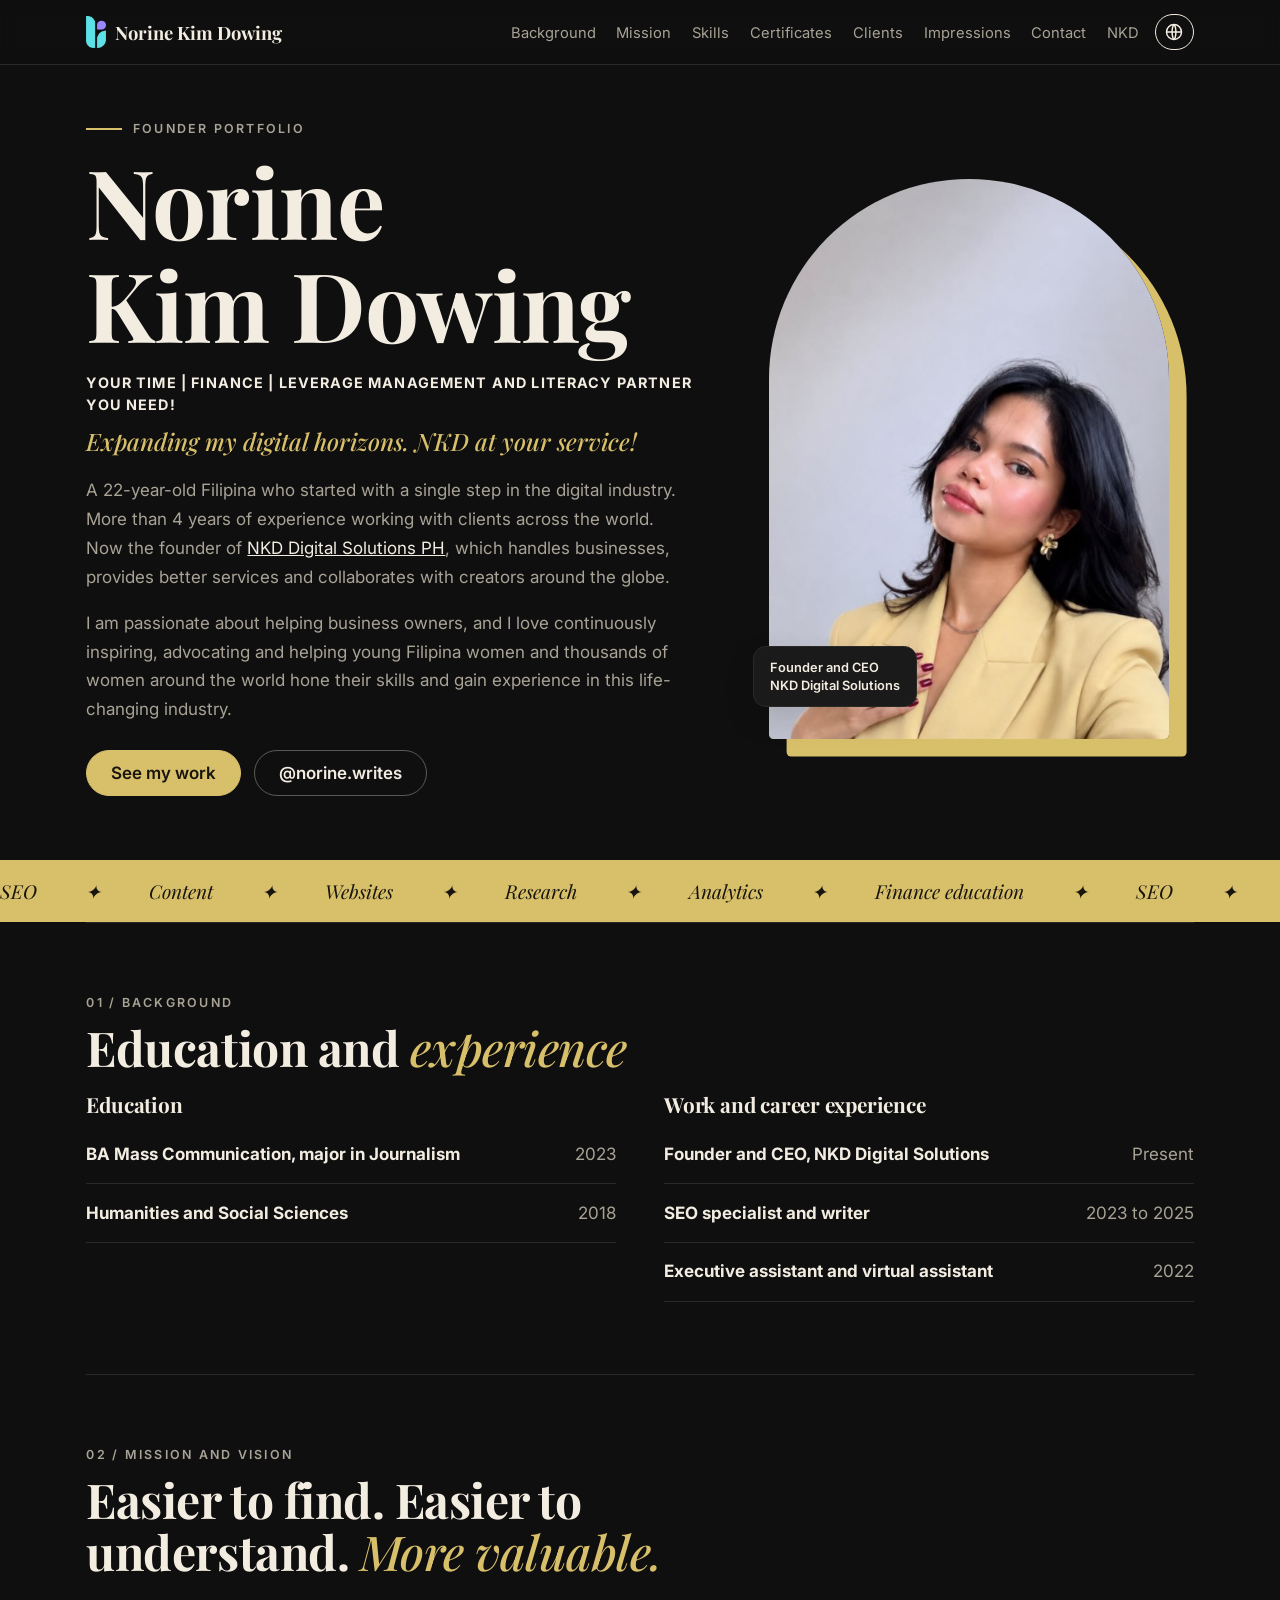
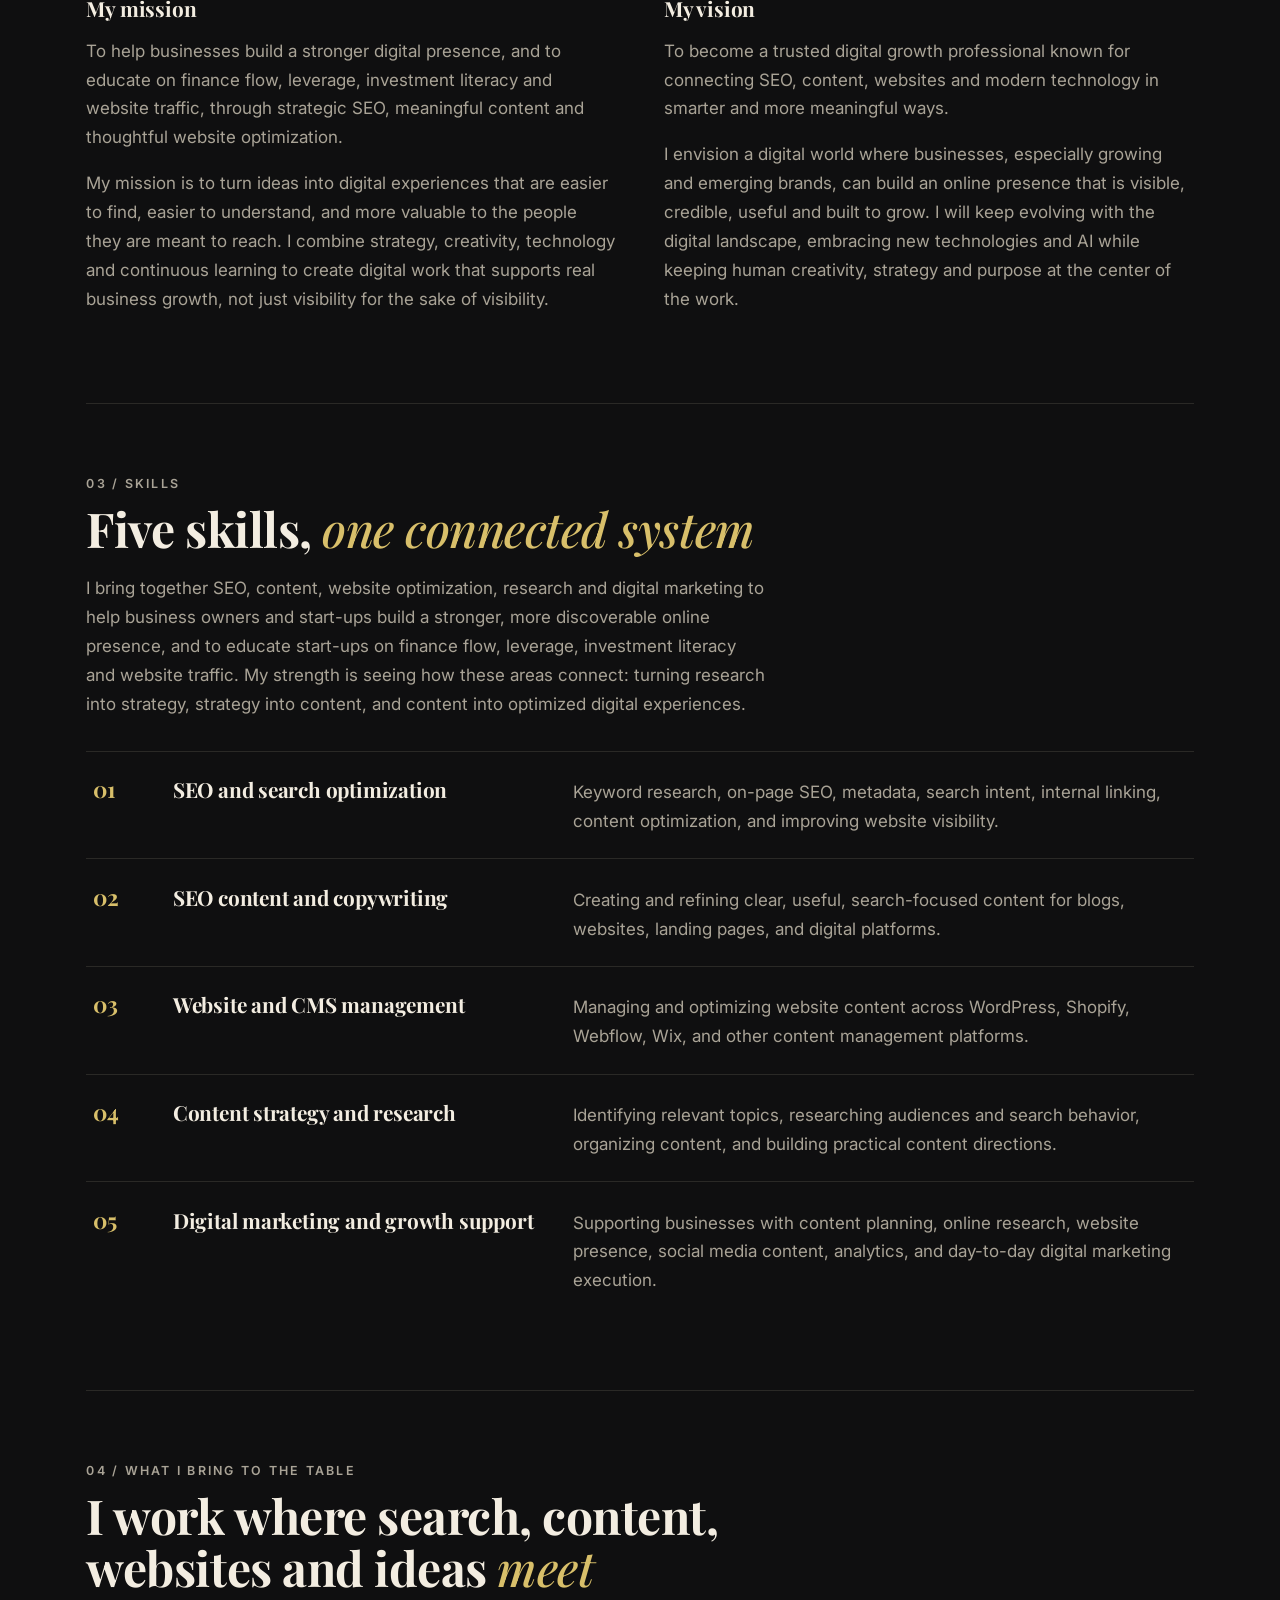
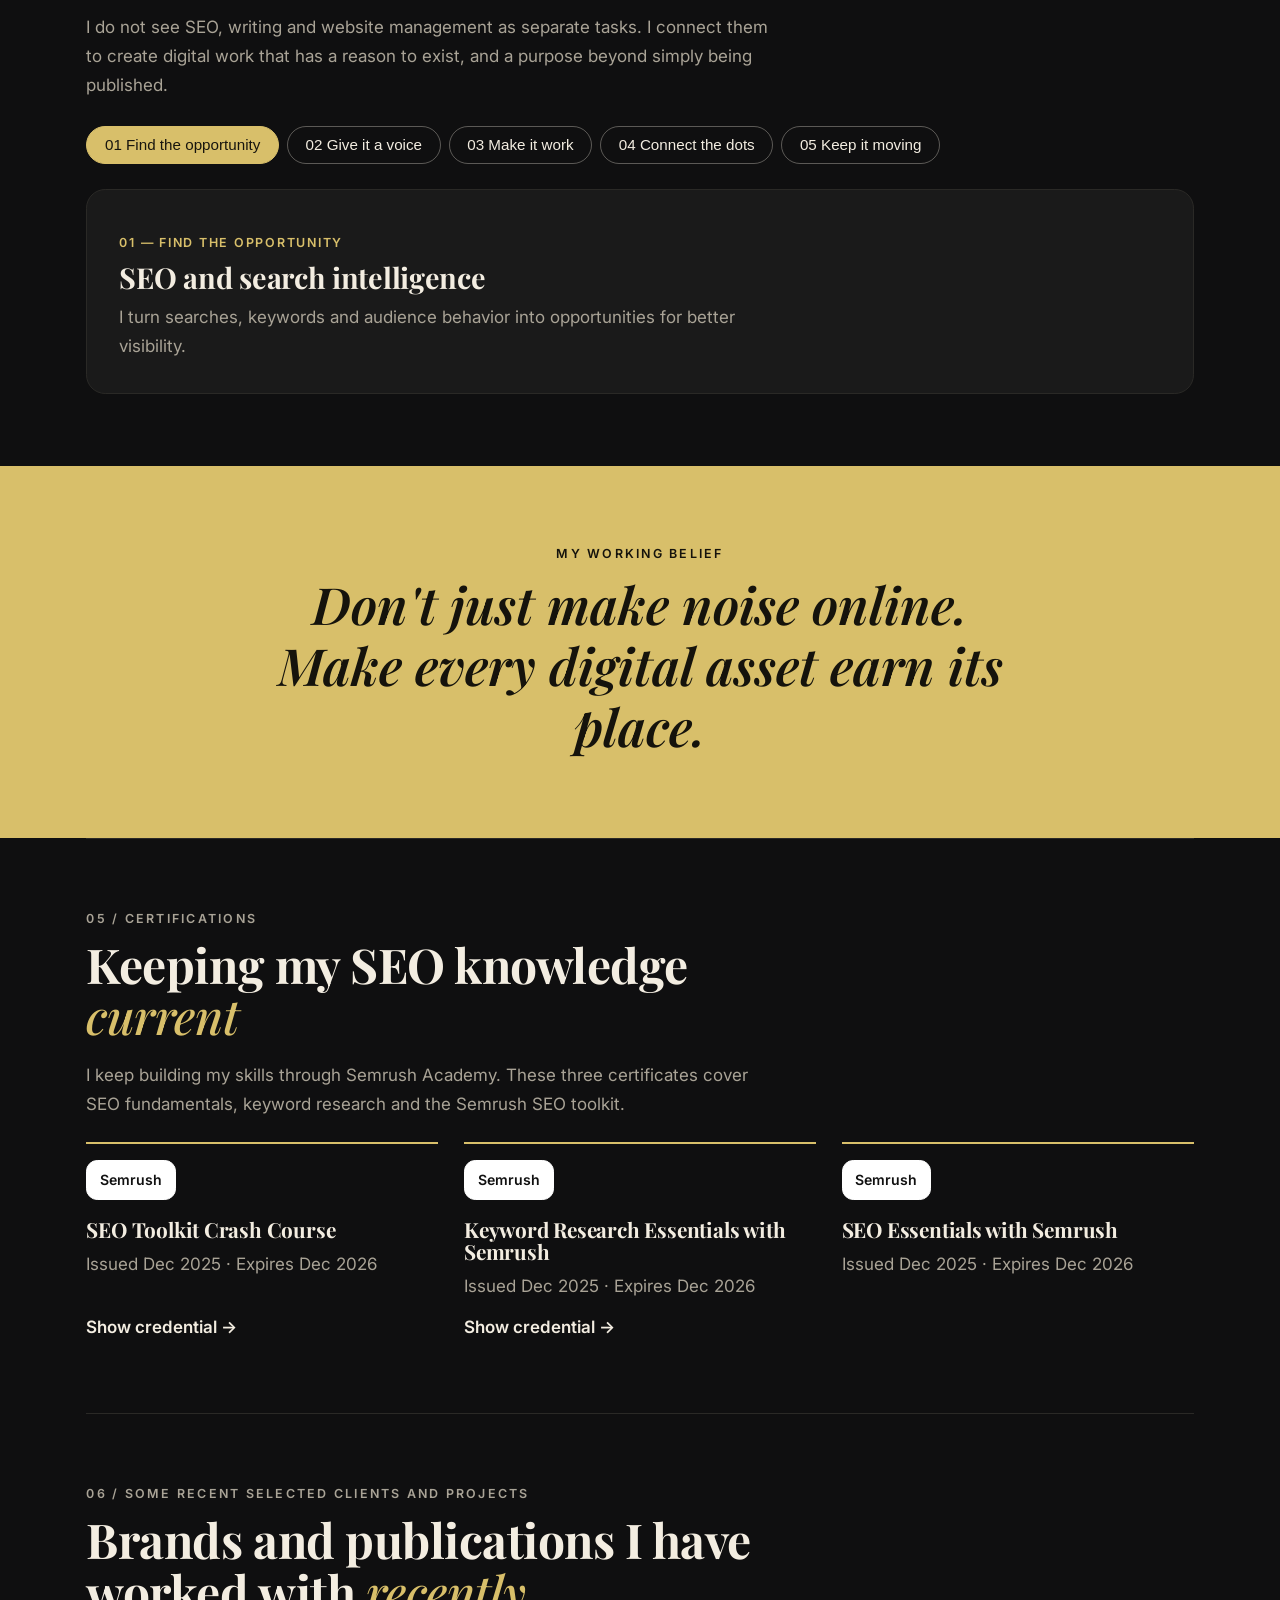
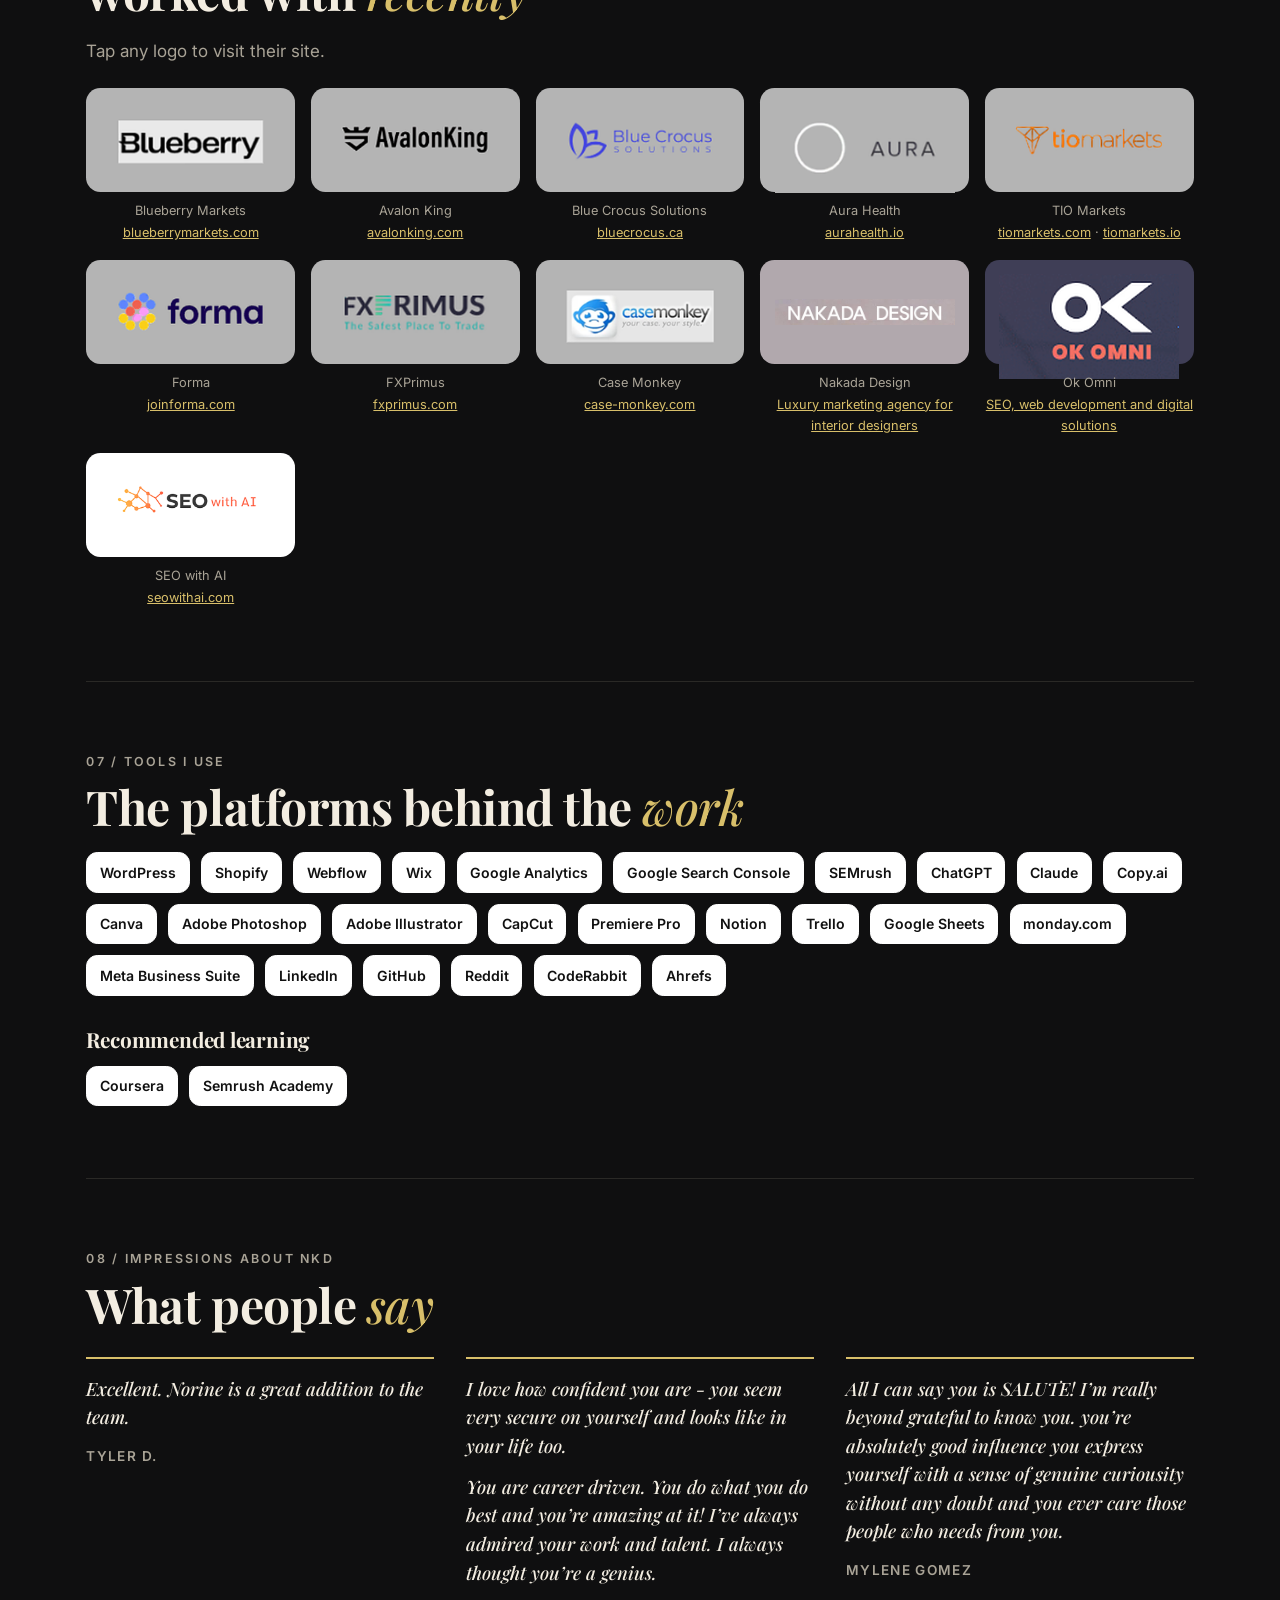
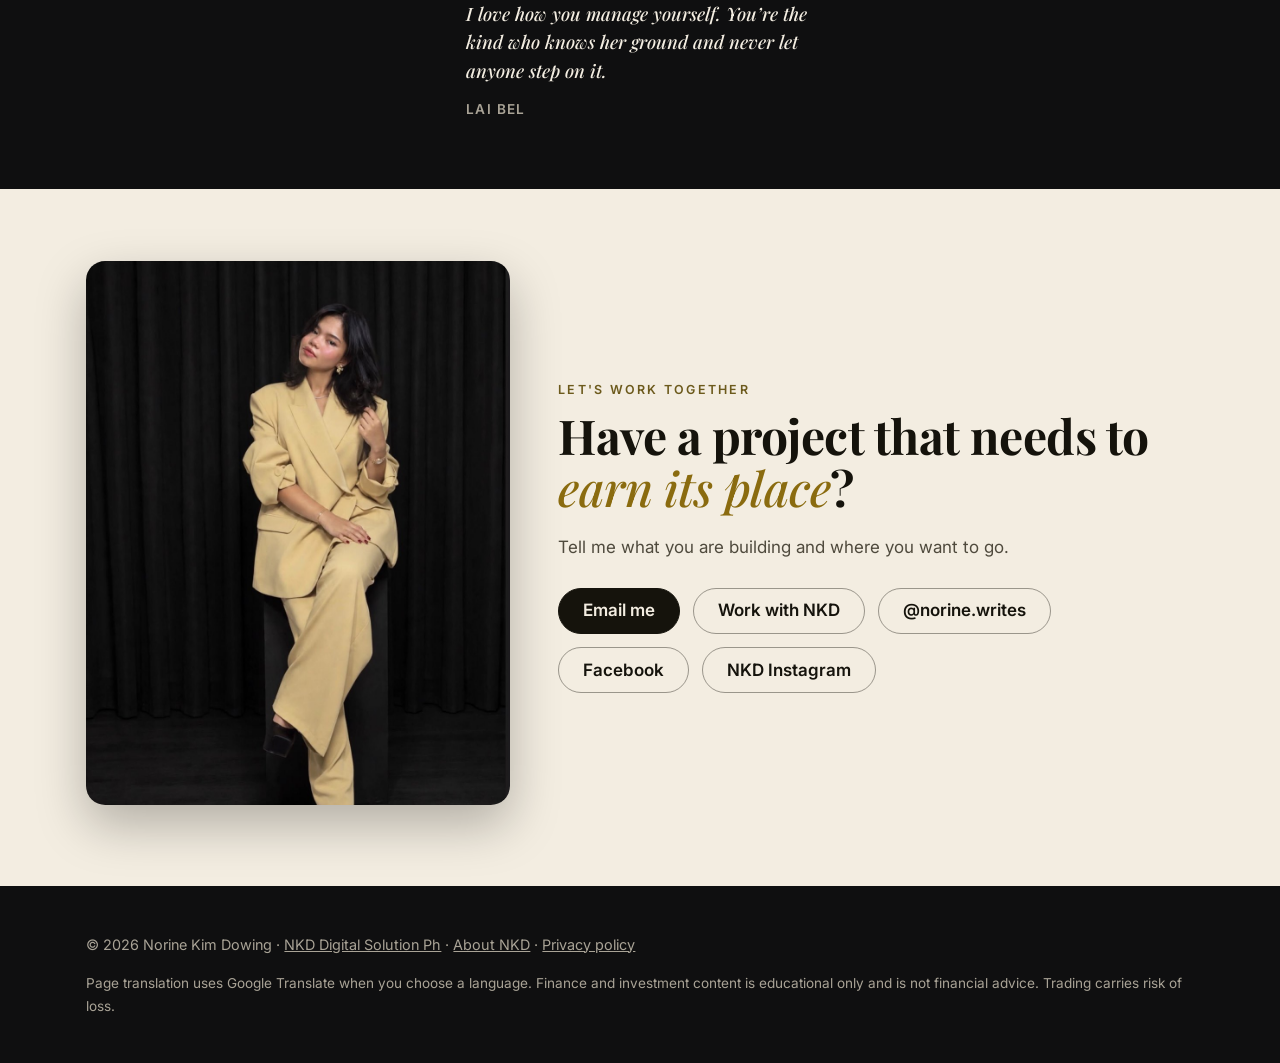
==== index.html @ 44079078 "Add files via upload" ====
<!doctype html><html lang="en"><head><meta charset="utf-8"><meta name="viewport" content="width=device-width,initial-scale=1"><meta name="theme-color" content="#0f0f10"><title>Norine Kim Dowing | SEO, Content and Digital Growth Portfolio</title><meta name="description" content="Portfolio of Norine Kim Dowing, founder of NKD Digital Solution Ph: SEO, SEO content and copywriting, website and CMS management, content strategy and digital growth support."><link rel="canonical" href="https://founder.nkddigitalsolutions.com/"><link rel="icon" href="favicon.png" type="image/png"><meta property="og:url" content="https://founder.nkddigitalsolutions.com/"><meta property="og:title" content="Norine Kim Dowing | SEO, Content and Digital Growth"><meta property="og:image" content="https://nkddigitalsolutions.com/logo.png"><link rel="stylesheet" href="portfolio.css">
<script type="application/ld+json">{"@context":"https://schema.org","@type":"Person","name":"Norine Kim Dowing","jobTitle":"Founder, SEO and content specialist","worksFor":{"@type":"Organization","name":"NKD Digital Solution Ph","url":"https://nkddigitalsolutions.com"},"url":"https://founder.nkddigitalsolutions.com/","sameAs":["https://instagram.com/norine.writes","https://www.facebook.com/profile.php?id=61594310072320","https://instagram.com/nkdds.media"]}</script></head><body><div id="pg"></div><div id="gte" style="position:absolute;left:-9999px"></div>
<header><div class="w nav"><a class="brand" href="#top"><img src="logo-mark.png" alt="NKD mark" width="26" height="34"><span>Norine Kim Dowing</span></a><button id="mb" aria-expanded="false" type="button">Menu</button><nav id="nv"><a href="#background">Background</a><a href="#mission">Mission</a><a href="#skills">Skills</a><a href="#certs">Certificates</a><a href="#clients">Clients</a><a href="#impressions">Impressions</a><a href="#contact">Contact</a><a href="https://nkddigitalsolutions.com/about/">NKD</a></nav><span class="lw"><button id="lg" type="button" aria-label="Change language" aria-expanded="false"><svg width="20" height="20" viewBox="0 0 24 24" fill="none" stroke="currentColor" stroke-width="1.8"><circle cx="12" cy="12" r="9"/><path d="M3 12h18M12 3c3 3.2 3 14.8 0 18M12 3c-3 3.2-3 14.8 0 18"/></svg></button><ul id="lm" hidden></ul></span></div></header>
<main id="top"><div class="w"><section class="hero"><div class="ht"><p class="eyebrow">Founder portfolio</p><h1>Norine<br>Kim Dowing</h1><p class="kicker">Your time | finance | leverage management and literacy partner you need!</p><p class="sub"><em>Expanding my digital horizons. NKD at your service!</em></p><p class="lead">A 22-year-old Filipina who started with a single step in the digital industry. More than 4 years of experience working with clients across the world. Now the founder of <a href="https://nkddigitalsolutions.com">NKD Digital Solutions PH</a>, which handles businesses, provides better services and collaborates with creators around the globe.</p><p class="lead">I am passionate about helping business owners, and I love continuously inspiring, advocating and helping young Filipina women and thousands of women around the world hone their skills and gain experience in this life-changing industry.</p><div class="acts"><a class="btn" href="#clients">See my work</a><a class="btn o" href="https://instagram.com/norine.writes" target="_blank" rel="noopener">@norine.writes</a></div></div><div class="hp"><div class="arch"><img src="founder.jpg" alt="Portrait of Norine Kim Dowing, founder of NKD Digital Solution Ph" width="487" height="854"></div><span class="tag">Founder and CEO<br>NKD Digital Solutions</span></div></section></div>
<div class="tick" aria-hidden="true"><div><span>SEO</span><span>Content</span><span>Websites</span><span>Research</span><span>Analytics</span><span>Finance education</span><span>SEO</span><span>Content</span><span>Websites</span><span>Research</span><span>Analytics</span><span>Finance education</span></div></div>
<div class="w"><section id="background"><p class="num">01 / Background</p><h2>Education and <em>experience</em></h2><div class="two"><div><h3>Education</h3><ul class="tl2"><li><b>BA Mass Communication, major in Journalism</b><span>2023</span></li><li><b>Humanities and Social Sciences</b><span>2018</span></li></ul></div><div><h3>Work and career experience</h3><ul class="tl2"><li><b>Founder and CEO, NKD Digital Solutions</b><span>Present</span></li><li><b>SEO specialist and writer</b><span>2023 to 2025</span></li><li><b>Executive assistant and virtual assistant</b><span>2022</span></li></ul></div></div></section>
<section id="mission"><p class="num">02 / Mission and vision</p><h2>Easier to find. Easier to understand. <em>More valuable.</em></h2><div class="two"><div><h3>My mission</h3><p>To help businesses build a stronger digital presence, and to educate on finance flow, leverage, investment literacy and website traffic, through strategic SEO, meaningful content and thoughtful website optimization.</p><p>My mission is to turn ideas into digital experiences that are easier to find, easier to understand, and more valuable to the people they are meant to reach. I combine strategy, creativity, technology and continuous learning to create digital work that supports real business growth, not just visibility for the sake of visibility.</p></div><div><h3>My vision</h3><p>To become a trusted digital growth professional known for connecting SEO, content, websites and modern technology in smarter and more meaningful ways.</p><p>I envision a digital world where businesses, especially growing and emerging brands, can build an online presence that is visible, credible, useful and built to grow. I will keep evolving with the digital landscape, embracing new technologies and AI while keeping human creativity, strategy and purpose at the center of the work.</p></div></div></section>
<section id="skills"><p class="num">03 / Skills</p><h2>Five skills, <em>one connected system</em></h2><p class="lead">I bring together SEO, content, website optimization, research and digital marketing to help business owners and start-ups build a stronger, more discoverable online presence, and to educate start-ups on finance flow, leverage, investment literacy and website traffic. My strength is seeing how these areas connect: turning research into strategy, strategy into content, and content into optimized digital experiences.</p><ol class="rows"><li><span class="n">01</span><h3>SEO and search optimization</h3><p>Keyword research, on-page SEO, metadata, search intent, internal linking, content optimization, and improving website visibility.</p></li><li><span class="n">02</span><h3>SEO content and copywriting</h3><p>Creating and refining clear, useful, search-focused content for blogs, websites, landing pages, and digital platforms.</p></li><li><span class="n">03</span><h3>Website and CMS management</h3><p>Managing and optimizing website content across WordPress, Shopify, Webflow, Wix, and other content management platforms.</p></li><li><span class="n">04</span><h3>Content strategy and research</h3><p>Identifying relevant topics, researching audiences and search behavior, organizing content, and building practical content directions.</p></li><li><span class="n">05</span><h3>Digital marketing and growth support</h3><p>Supporting businesses with content planning, online research, website presence, social media content, analytics, and day-to-day digital marketing execution.</p></li></ol></section>
<section id="approach"><p class="num">04 / What I bring to the table</p><h2>I work where search, content, websites and ideas <em>meet</em></h2><p class="lead">I do not see SEO, writing and website management as separate tasks. I connect them to create digital work that has a reason to exist, and a purpose beyond simply being published.</p><div class="tabs" id="bt"></div><div class="panel" id="bp"></div></section></div>
<section class="belief"><div class="w"><p class="num">My working belief</p><p class="bq">Don't just make noise online. Make every digital asset earn its place.</p></div></section>
<div class="w"><section id="certs"><p class="num">05 / Certifications</p><h2>Keeping my SEO knowledge <em>current</em></h2><p class="lead">I keep building my skills through Semrush Academy. These three certificates cover SEO fundamentals, keyword research and the Semrush SEO toolkit.</p><div class="grid" id="cc"></div></section>
<section id="clients"><p class="num">06 / Some recent selected clients and projects</p><h2>Brands and publications I have worked with <em>recently</em></h2><p class="lead">Tap any logo to visit their site.</p><div id="cl"></div></section>
<section id="tools"><p class="num">07 / Tools I use</p><h2>The platforms behind the <em>work</em></h2><div class="pl" id="tl"></div><h3 class="mt">Recommended learning</h3><div class="pl" id="rl"></div></section>
<section id="impressions"><p class="num">08 / Impressions about NKD</p><h2>What people <em>say</em></h2><div class="imps"><figure class="imp"><blockquote>Excellent. Norine is a great addition to the team.</blockquote><figcaption>Tyler D.</figcaption></figure><figure class="imp"><blockquote><p>I love how confident you are - you seem very secure on yourself and looks like in your life too.</p><p>You are career driven. You do what you do best and you&rsquo;re amazing at it! I&rsquo;ve always admired your work and talent. I always thought you&rsquo;re a genius.</p><p>I love how you manage yourself. You&rsquo;re the kind who knows her ground and never let anyone step on it.</p></blockquote><figcaption>Lai Bel</figcaption></figure><figure class="imp"><blockquote>All I can say you is SALUTE! I&rsquo;m really beyond grateful to know you. you&rsquo;re absolutely good influence you express yourself with a sense of genuine curiousity without any doubt and you ever care those people who needs from you.</blockquote><figcaption>Mylene Gomez</figcaption></figure></div></section></div>
<section id="contact" class="dark"><div class="w cwrap"><div class="cph"><img src="founder-2.jpg" alt="Norine Kim Dowing in a yellow suit, seated against a black curtain" width="1000" height="1429" loading="lazy"></div><div><p class="num">Let's work together</p><h2>Have a project that needs to <em>earn its place</em>?</h2><p class="lead">Tell me what you are building and where you want to go.</p><div class="acts"><a class="btn y" id="em" href="#">Email me</a><a class="btn o2" href="https://nkddigitalsolutions.com/contact/">Work with NKD</a><a class="btn o2" id="ig2" href="https://instagram.com/norine.writes" target="_blank" rel="noopener">@norine.writes</a><a class="btn o2" id="fb" href="#" target="_blank" rel="noopener">Facebook</a><a class="btn o2" id="ig" href="#" target="_blank" rel="noopener">NKD Instagram</a></div></div></div></section></main>
<footer><div class="w"><p>&copy; 2026 Norine Kim Dowing &middot; <a href="https://nkddigitalsolutions.com">NKD Digital Solution Ph</a> &middot; <a href="https://nkddigitalsolutions.com/about/">About NKD</a> &middot; <a href="https://nkddigitalsolutions.com/privacy/">Privacy policy</a></p><p class="note">Page translation uses Google Translate when you choose a language. Finance and investment content is educational only and is not financial advice. Trading carries risk of loss.</p></div></footer><script src="portfolio.js"></script></body></html>
---- portfolio.css ----
@import url("https://fonts.googleapis.com/css2?family=Inter:wght@400;600&family=Playfair+Display:ital,wght@0,500;0,700;1,500&display=swap");
:root{--bg:#f4efe6;--ink:#1a1916;--m:#5f5b50;--ln:#d9d0bd;--y:#c9a53b;--y2:#e6cf86;--w:#fff}
*{box-sizing:border-box}html{scroll-behavior:smooth;font-size:clamp(16px,.62vw + 8px,26px)}body{margin:0;background:var(--bg);color:var(--ink);font:1.0625rem/1.7 Inter,system-ui,sans-serif;overflow-x:hidden}
a{color:var(--ink)}img{max-width:100%;height:auto}.w{max-width:72rem;margin:auto;padding:0 1.4rem}
#pg{position:fixed;top:0;left:0;height:3px;width:0;background:var(--y);z-index:30}
header{position:sticky;top:0;z-index:20;background:#f4efe6ee;backdrop-filter:blur(8px);border-bottom:1px solid var(--ln)}.nav{display:flex;align-items:center;gap:1rem;height:4rem}
.brand{display:flex;align-items:center;gap:.6rem;text-decoration:none;font:700 1.15rem "Playfair Display",serif}.brand img{height:2rem;width:auto}
nav{margin-left:auto}nav a{text-decoration:none;margin-left:1.3rem;font-size:.92rem;color:var(--m)}nav a:hover{color:var(--ink)}
#mb{display:none;margin-left:auto;background:none;border:1px solid var(--ink);color:var(--ink);border-radius:999px;padding:.4rem 1rem;font-size:.95rem}
@media(max-width:900px){#mb{display:block}nav{display:none;position:absolute;left:0;right:0;top:4rem;background:var(--bg);padding:.4rem 1.4rem 1rem;border-bottom:1px solid var(--ln);margin:0}nav.o{display:block}nav a{display:block;margin:0;padding:.8rem 0;border-bottom:1px solid var(--ln)}}
.lw{position:relative}#lg{width:2.4rem;height:2.2rem;border-radius:999px;border:1px solid var(--ink);background:none;color:var(--ink);cursor:pointer;display:grid;place-items:center}#lg:hover{background:var(--y)}
#lm{position:absolute;right:0;top:2.8rem;background:var(--w);border:1px solid var(--ln);border-radius:12px;padding:6px;list-style:none;margin:0;max-height:300px;overflow:auto;z-index:40;min-width:11rem;box-shadow:0 14px 40px #0002}#lm button{display:block;width:100%;text-align:left;background:none;border:0;color:var(--ink);padding:.5rem .7rem;border-radius:8px;cursor:pointer;font-size:.95rem}#lm button:hover,#lm button.on{background:var(--y2)}
h1,h2,h3{font-family:"Playfair Display",Georgia,serif;font-weight:700;letter-spacing:-.01em;line-height:1.08}em{font-style:italic;color:#8a6b0f;font-weight:500}
.eyebrow,.num{font:600 .78rem Inter;letter-spacing:.18em;text-transform:uppercase;color:var(--m);margin:0 0 .8rem;display:flex;align-items:center;gap:.7rem}.eyebrow:before{content:"";width:2.2rem;height:2px;background:var(--y)}
section{padding:4.5rem 0;border-top:1px solid var(--ln)}.hero{border:0;display:grid;grid-template-columns:1.15fr .85fr;gap:3rem;align-items:center;padding:3.5rem 0 4rem}@media(max-width:860px){.hero{grid-template-columns:1fr;gap:2rem}.hp{order:-1}}
h1{font-size:clamp(3rem,8vw,6rem);margin:0 0 1rem}h2{font-size:clamp(1.8rem,4.4vw,3rem);margin:0 0 1.2rem;max-width:22ch}h3{font-size:1.3rem;margin:0 0 .6rem}.mt{margin-top:2rem}
.kicker{font:700 .9rem/1.5 Inter;letter-spacing:.08em;text-transform:uppercase;margin:0 0 .6rem}.sub{font:1.5rem "Playfair Display",serif;margin:0 0 1.2rem}.lead{color:var(--m);max-width:62ch}
.acts{display:flex;flex-wrap:wrap;gap:.8rem;margin-top:1.6rem}.btn{display:inline-flex;align-items:center;justify-content:center;min-height:2.9rem;padding:0 1.5rem;border-radius:999px;background:var(--ink);color:var(--bg);border:1px solid var(--ink);text-decoration:none;font-weight:600;transition:transform .2s,background .2s}.btn:hover{transform:translateY(-2px);background:#37342b}.btn.o{background:none;color:var(--ink)}.btn.o:hover{background:var(--y2)}
.hp{position:relative;justify-self:center;width:min(100%,25rem)}.arch{border-radius:999px 999px 1.4rem 1.4rem;overflow:hidden;background:var(--y2);aspect-ratio:3/4.2;box-shadow:1.1rem 1.1rem 0 var(--y)}.arch img{width:100%;height:100%;object-fit:cover;object-position:top}.tag{position:absolute;left:-1rem;bottom:2rem;background:var(--w);padding:.7rem 1rem;border-radius:.8rem;font-size:.8rem;line-height:1.4;box-shadow:0 12px 30px #0002;font-weight:600}
.tick{overflow:hidden;background:var(--ink);color:var(--bg)}.tick div{display:flex;gap:3rem;width:max-content;padding:.9rem 0;animation:tk 34s linear infinite;font-family:"Playfair Display",serif;font-style:italic;font-size:1.2rem}.tick span:after{content:"\2726";margin-left:3rem;color:var(--y)}@keyframes tk{to{transform:translateX(-50%)}}
.two{display:grid;grid-template-columns:1fr 1fr;gap:3rem}@media(max-width:760px){.two{grid-template-columns:1fr;gap:1.5rem}}.two p{color:var(--m)}
.tl2{list-style:none;padding:0;margin:0}.tl2 li{display:flex;justify-content:space-between;gap:1rem;padding:.9rem 0;border-bottom:1px solid var(--ln)}.tl2 span{color:var(--m);white-space:nowrap}
.rows{list-style:none;padding:0;margin:2rem 0 0;counter-reset:r}.rows li{display:grid;grid-template-columns:4rem 1fr 1.6fr;gap:1rem;padding:1.4rem .4rem;border-top:1px solid var(--ln);align-items:baseline;transition:background .25s,padding .25s}.rows li:hover{background:#fff8;padding-left:1rem}.rows .n{font:700 1.4rem "Playfair Display",serif;color:#8a6b0f}.rows h3{margin:0}.rows p{margin:0;color:var(--m)}@media(max-width:760px){.rows li{grid-template-columns:2.6rem 1fr}.rows p{grid-column:2}}
.tabs{display:flex;flex-wrap:wrap;gap:.5rem;margin:1.6rem 0}.tabs button{padding:.6rem 1.1rem;border-radius:999px;border:1px solid var(--ink);background:none;color:var(--ink);cursor:pointer;font-size:.95rem}.tabs button[aria-pressed=true]{background:var(--ink);color:var(--bg)}
.panel{background:var(--w);border-radius:1.2rem;padding:2rem;border:1px solid var(--ln);min-height:9rem}.panel h3{font-size:1.8rem}.panel .nm{font:600 .78rem Inter;letter-spacing:.14em;text-transform:uppercase;color:#8a6b0f}.panel .lead{margin:0}
.belief{background:var(--y);border:0;padding:5rem 0;text-align:center}.belief .num{justify-content:center;color:var(--ink)}.bq{font:italic 600 clamp(1.7rem,4.6vw,3.2rem)/1.2 "Playfair Display",serif;margin:0 auto;max-width:24ch}
.grid{display:grid;grid-template-columns:repeat(auto-fit,minmax(16rem,1fr));gap:1.6rem;margin-top:1.4rem}.cw{display:flex;flex-direction:column;gap:.7rem;position:relative}.card{border-top:2px solid var(--ink);padding-top:1rem;flex:1}.card h3{margin-top:.5rem}.card p{color:var(--m);margin:0}.go{font-weight:600;text-decoration:none;align-self:flex-start}.go:hover{color:#8a6b0f}.cw .go::after{content:"";position:absolute;inset:0}
a.tl{display:inline-flex;align-items:center;gap:.5rem;padding:.45rem .8rem;border-radius:.7rem;background:var(--w);border:1px solid var(--ln);font-weight:600;font-size:.88rem;text-decoration:none;color:var(--ink);transition:transform .2s,box-shadow .2s}a.tl:hover{transform:translateY(-2px);box-shadow:0 8px 20px #0002}a.tl img{width:1.2rem;height:1.2rem}.pl{display:flex;flex-wrap:wrap;gap:.7rem;margin-top:1rem}
.logos{display:grid;grid-template-columns:repeat(auto-fit,minmax(11rem,1fr));gap:1rem;margin-top:1.4rem}.lgt{margin:0}.lgl{display:grid;place-items:center;height:6.5rem;border-radius:.9rem;background:var(--b,#b4b4b4);padding:.9rem;transition:transform .25s,box-shadow .25s}.lgl:hover{transform:translateY(-4px);box-shadow:0 14px 30px #0003}.lgl img{max-width:100%;max-height:100%;object-fit:contain}.lgt figcaption{font-size:.8rem;text-align:center;margin-top:.5rem;color:var(--m)}.lgt figcaption a{color:#8a6b0f}
.imps{display:grid;grid-template-columns:repeat(auto-fit,minmax(18rem,1fr));gap:2rem;margin-top:1.6rem}.imp{margin:0;padding-top:1rem;border-top:2px solid var(--y)}.imp blockquote{margin:0;font:italic 500 1.15rem/1.55 "Playfair Display",serif}.imp blockquote p{margin:0 0 .8rem}.imp figcaption{margin-top:1rem;font:600 .85rem Inter;letter-spacing:.1em;text-transform:uppercase;color:var(--m)}
.dark{background:var(--ink);color:var(--bg);border:0}.dark .num{color:var(--y2)}.dark h2{color:var(--bg)}.dark em{color:var(--y)}.dark .lead{color:#cfc8b6}.cwrap{display:grid;grid-template-columns:.8fr 1.2fr;gap:3rem;align-items:center}@media(max-width:760px){.cwrap{grid-template-columns:1fr}}.cph img{border-radius:1.2rem;width:100%;max-height:34rem;object-fit:cover}
.btn.y{background:var(--y);border-color:var(--y);color:var(--ink)}.btn.y:hover{background:var(--y2)}.btn.o2{background:none;color:var(--bg);border-color:#fff6}.btn.o2:hover{background:#fff2}
footer{padding:2rem 0;color:var(--m);font-size:.9rem}footer a{color:var(--m)}.note{font-size:.85rem;color:var(--m)}
.rv{opacity:0;transform:translateY(22px);transition:opacity .6s,transform .6s}.rv.in{opacity:1;transform:none}:focus-visible{outline:2px solid var(--y);outline-offset:3px}
@media(prefers-reduced-motion:reduce){*{animation:none!important;transition:none!important}}.skiptranslate iframe{display:none!important}body{top:0!important}

:root{--bg:#0f0f10;--ink:#f3ede1;--m:#a9a396;--ln:#2a2926;--y:#d8bf6a;--y2:#ead9a0;--w:#1a1a1a}
body{background:var(--bg);color:var(--ink)}a{color:var(--ink)}
header{background:#0f0f10ee}#mb{color:var(--ink);border-color:var(--ink)}#lg{color:var(--ink);border-color:var(--ink)}#lg:hover{background:var(--y);color:#111}#lm{background:#1a1a1a;border-color:var(--ln)}#lm button{color:var(--ink)}#lm button:hover,#lm button.on{background:#2c2a22}
@media(max-width:900px){nav{background:var(--bg)}}
em{color:var(--y)}.rows .n{color:var(--y)}.rows li:hover{background:#ffffff0a}.lgt figcaption a{color:var(--y)}.go:hover{color:var(--y)}
.btn{background:var(--y);color:#17150e;border-color:var(--y)}.btn:hover{background:var(--y2)}.btn.o{background:none;color:var(--ink);border-color:#f3ede155}.btn.o:hover{background:#ffffff12}
.tick{background:var(--y);color:#17150e}.tick span:after{color:#17150e}
.arch{background:#1d1b14;box-shadow:1.1rem 1.1rem 0 var(--y)}.tag{background:var(--w);color:var(--ink);border:1px solid var(--ln)}
.panel{background:var(--w);border-color:var(--ln)}.panel .nm{color:var(--y)}.tabs button{border-color:#f3ede155;color:var(--ink)}.tabs button[aria-pressed=true]{background:var(--y);color:#17150e;border-color:var(--y)}
.belief{background:var(--y);color:#15130c}.belief .num{color:#15130c}
a.tl{background:#fff;color:#111;border-color:#fff}.card{border-top-color:var(--y)}.imp{border-top-color:var(--y)}
.dark{background:#f3ede1;color:#15130c}.dark .num{color:#6c5a1c}.dark h2{color:#15130c}.dark em{color:#8a6b0f}.dark .lead{color:#4f4a3d}.btn.y{background:#15130c;color:#f3ede1;border-color:#15130c}.btn.y:hover{background:#2b2820}.btn.o2{color:#15130c;border-color:#15130c66}.btn.o2:hover{background:#15130c12}.cph img{box-shadow:0 20px 50px #0004}
footer a{color:var(--m)}.eyebrow:before{background:var(--y)}
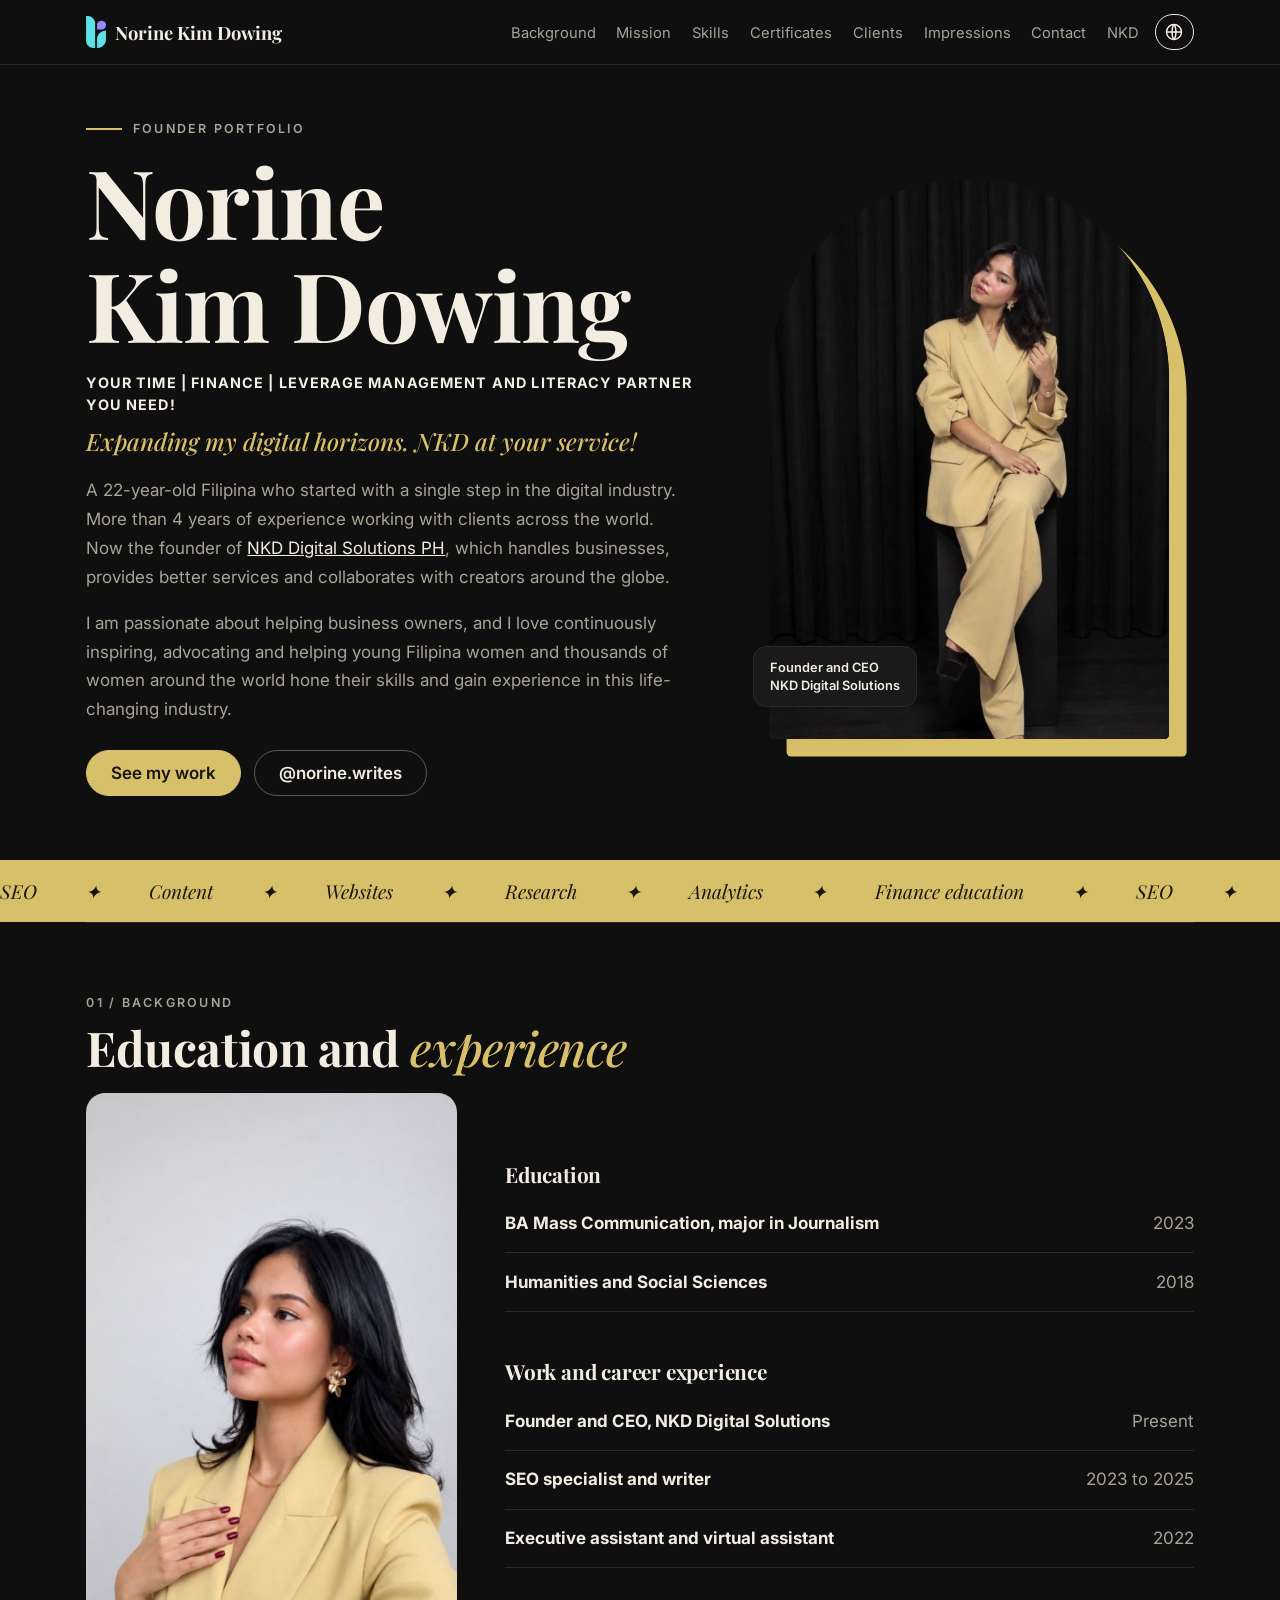
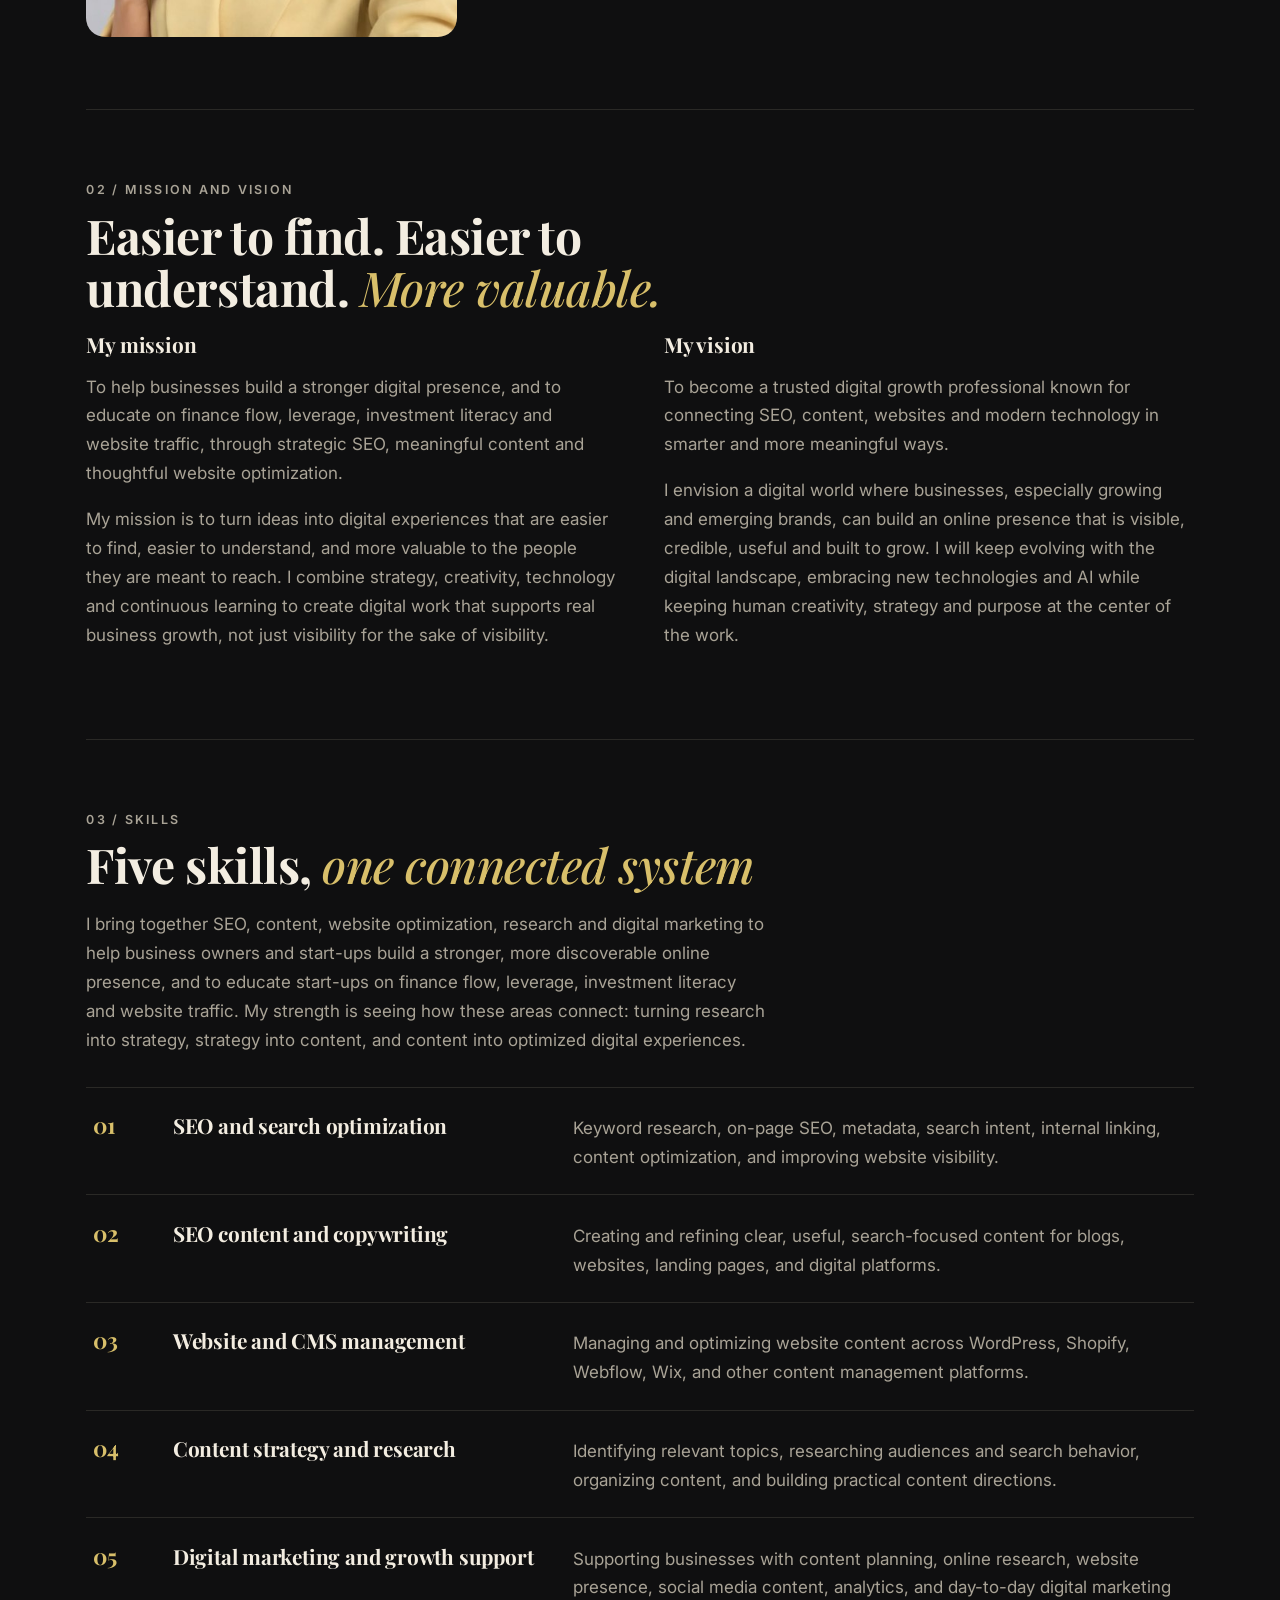
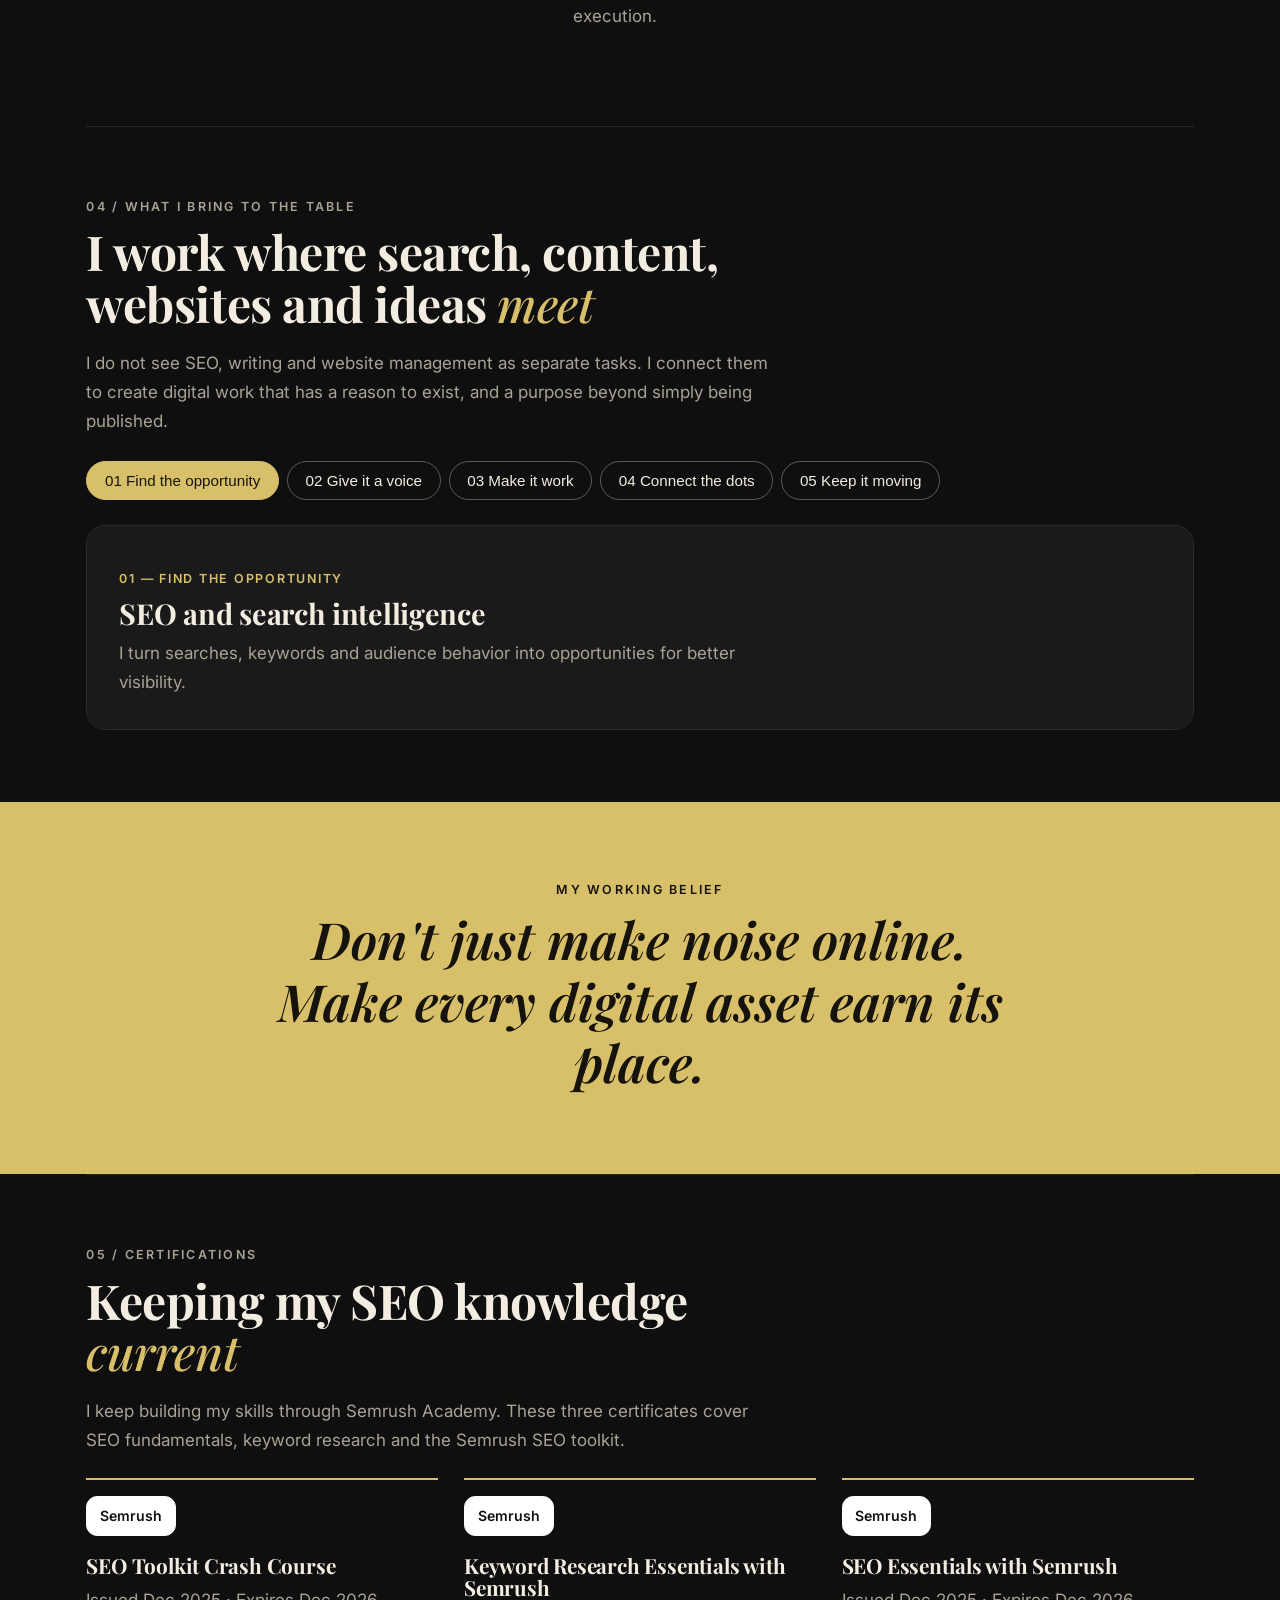
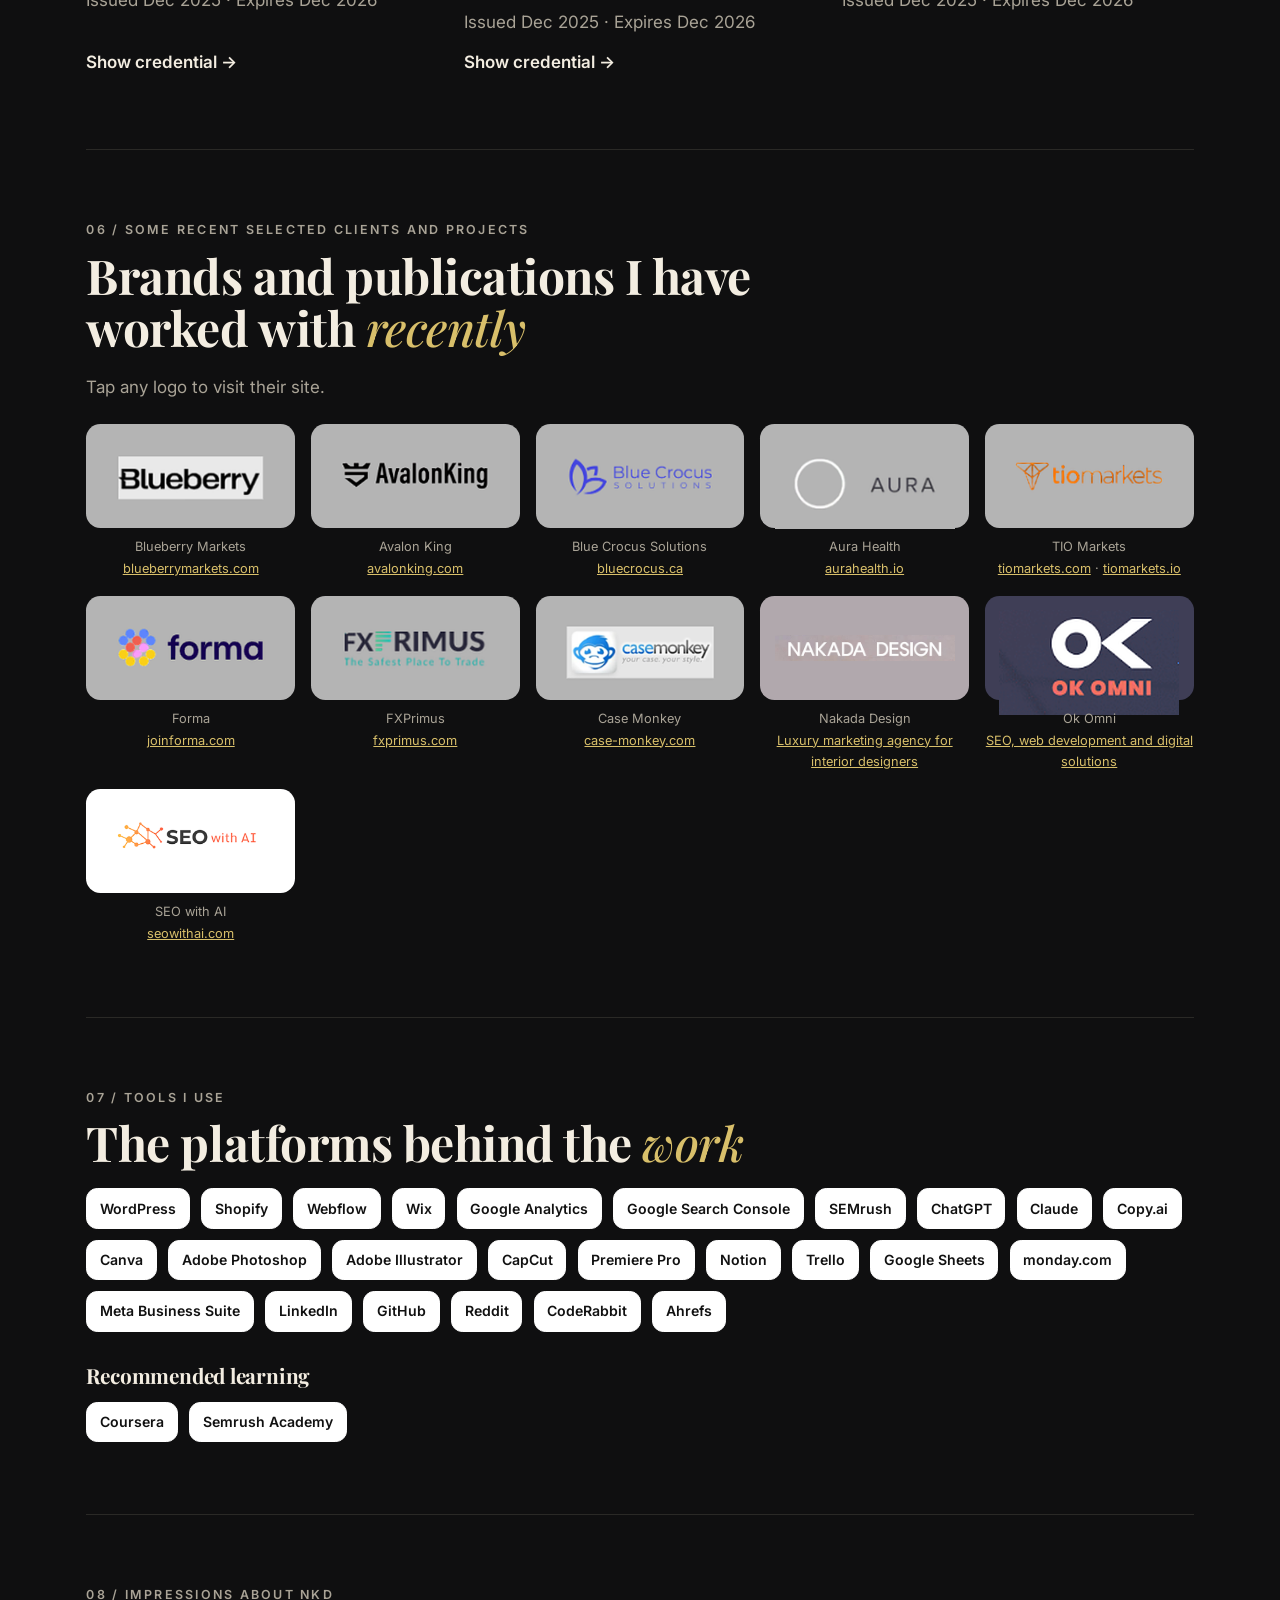
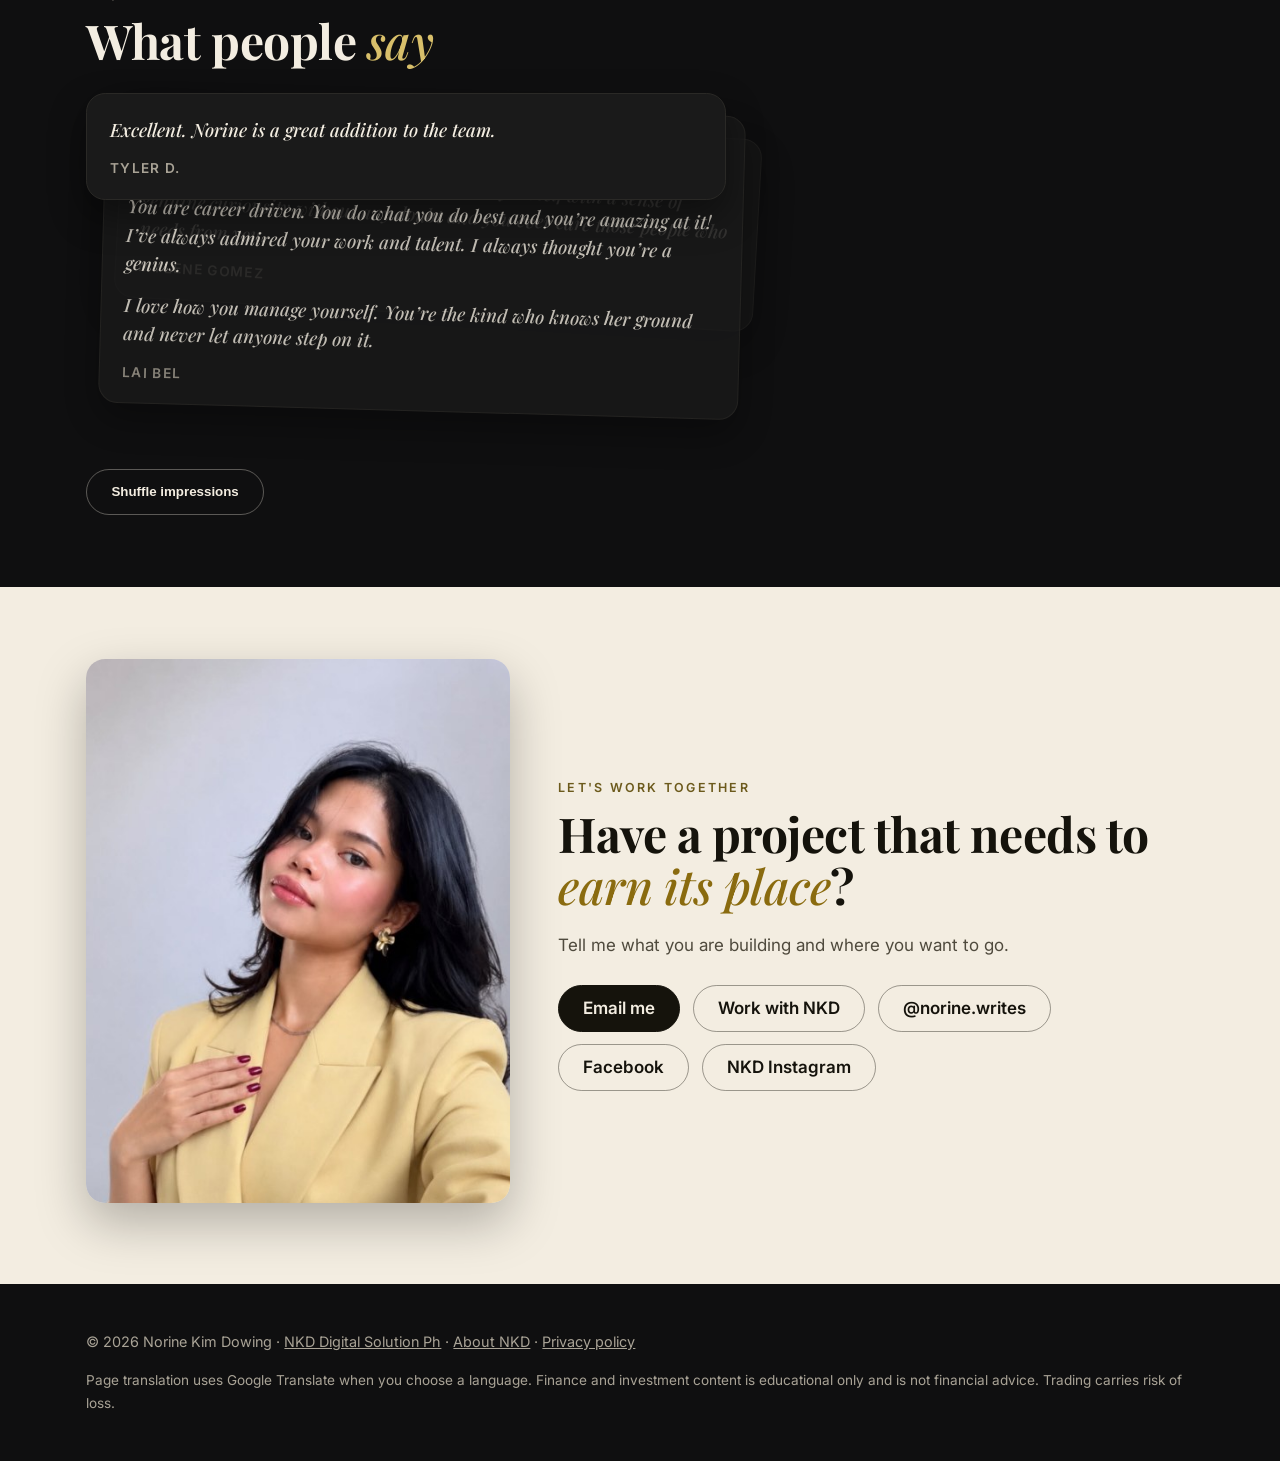
==== commit c21c17b7: "Add files via upload" ====
--- a/index.html
+++ b/index.html
@@ -1,9 +1,9 @@
 <!doctype html><html lang="en"><head><meta charset="utf-8"><meta name="viewport" content="width=device-width,initial-scale=1"><meta name="theme-color" content="#0f0f10"><title>Norine Kim Dowing | SEO, Content and Digital Growth Portfolio</title><meta name="description" content="Portfolio of Norine Kim Dowing, founder of NKD Digital Solution Ph: SEO, SEO content and copywriting, website and CMS management, content strategy and digital growth support."><link rel="canonical" href="https://founder.nkddigitalsolutions.com/"><link rel="icon" href="favicon.png" type="image/png"><meta property="og:url" content="https://founder.nkddigitalsolutions.com/"><meta property="og:title" content="Norine Kim Dowing | SEO, Content and Digital Growth"><meta property="og:image" content="https://nkddigitalsolutions.com/logo.png"><link rel="stylesheet" href="portfolio.css">
 <script type="application/ld+json">{"@context":"https://schema.org","@type":"Person","name":"Norine Kim Dowing","jobTitle":"Founder, SEO and content specialist","worksFor":{"@type":"Organization","name":"NKD Digital Solution Ph","url":"https://nkddigitalsolutions.com"},"url":"https://founder.nkddigitalsolutions.com/","sameAs":["https://instagram.com/norine.writes","https://www.facebook.com/profile.php?id=61594310072320","https://instagram.com/nkdds.media"]}</script></head><body><div id="pg"></div><div id="gte" style="position:absolute;left:-9999px"></div>
 <header><div class="w nav"><a class="brand" href="#top"><img src="logo-mark.png" alt="NKD mark" width="26" height="34"><span>Norine Kim Dowing</span></a><button id="mb" aria-expanded="false" type="button">Menu</button><nav id="nv"><a href="#background">Background</a><a href="#mission">Mission</a><a href="#skills">Skills</a><a href="#certs">Certificates</a><a href="#clients">Clients</a><a href="#impressions">Impressions</a><a href="#contact">Contact</a><a href="https://nkddigitalsolutions.com/about/">NKD</a></nav><span class="lw"><button id="lg" type="button" aria-label="Change language" aria-expanded="false"><svg width="20" height="20" viewBox="0 0 24 24" fill="none" stroke="currentColor" stroke-width="1.8"><circle cx="12" cy="12" r="9"/><path d="M3 12h18M12 3c3 3.2 3 14.8 0 18M12 3c-3 3.2-3 14.8 0 18"/></svg></button><ul id="lm" hidden></ul></span></div></header>
-<main id="top"><div class="w"><section class="hero"><div class="ht"><p class="eyebrow">Founder portfolio</p><h1>Norine<br>Kim Dowing</h1><p class="kicker">Your time | finance | leverage management and literacy partner you need!</p><p class="sub"><em>Expanding my digital horizons. NKD at your service!</em></p><p class="lead">A 22-year-old Filipina who started with a single step in the digital industry. More than 4 years of experience working with clients across the world. Now the founder of <a href="https://nkddigitalsolutions.com">NKD Digital Solutions PH</a>, which handles businesses, provides better services and collaborates with creators around the globe.</p><p class="lead">I am passionate about helping business owners, and I love continuously inspiring, advocating and helping young Filipina women and thousands of women around the world hone their skills and gain experience in this life-changing industry.</p><div class="acts"><a class="btn" href="#clients">See my work</a><a class="btn o" href="https://instagram.com/norine.writes" target="_blank" rel="noopener">@norine.writes</a></div></div><div class="hp"><div class="arch"><img src="founder.jpg" alt="Portrait of Norine Kim Dowing, founder of NKD Digital Solution Ph" width="487" height="854"></div><span class="tag">Founder and CEO<br>NKD Digital Solutions</span></div></section></div>
+<main id="top"><div class="w"><section class="hero"><div class="ht"><p class="eyebrow">Founder portfolio</p><h1>Norine<br>Kim Dowing</h1><p class="kicker">Your time | finance | leverage management and literacy partner you need!</p><p class="sub"><em>Expanding my digital horizons. NKD at your service!</em></p><p class="lead">A 22-year-old Filipina who started with a single step in the digital industry. More than 4 years of experience working with clients across the world. Now the founder of <a href="https://nkddigitalsolutions.com">NKD Digital Solutions PH</a>, which handles businesses, provides better services and collaborates with creators around the globe.</p><p class="lead">I am passionate about helping business owners, and I love continuously inspiring, advocating and helping young Filipina women and thousands of women around the world hone their skills and gain experience in this life-changing industry.</p><div class="acts"><a class="btn" href="#clients">See my work</a><a class="btn o" href="https://instagram.com/norine.writes" target="_blank" rel="noopener">@norine.writes</a></div></div><div class="hp"><div class="arch"><img src="founder.jpg" alt="Portrait of Norine Kim Dowing, founder of NKD Digital Solution Ph" width="606" height="872"></div><span class="tag">Founder and CEO<br>NKD Digital Solutions</span></div></section></div>
 <div class="tick" aria-hidden="true"><div><span>SEO</span><span>Content</span><span>Websites</span><span>Research</span><span>Analytics</span><span>Finance education</span><span>SEO</span><span>Content</span><span>Websites</span><span>Research</span><span>Analytics</span><span>Finance education</span></div></div>
-<div class="w"><section id="background"><p class="num">01 / Background</p><h2>Education and <em>experience</em></h2><div class="two"><div><h3>Education</h3><ul class="tl2"><li><b>BA Mass Communication, major in Journalism</b><span>2023</span></li><li><b>Humanities and Social Sciences</b><span>2018</span></li></ul></div><div><h3>Work and career experience</h3><ul class="tl2"><li><b>Founder and CEO, NKD Digital Solutions</b><span>Present</span></li><li><b>SEO specialist and writer</b><span>2023 to 2025</span></li><li><b>Executive assistant and virtual assistant</b><span>2022</span></li></ul></div></div></section>
+<div class="w"><section id="background"><p class="num">01 / Background</p><h2>Education and <em>experience</em></h2><div class="bgwrap"><figure class="bgfig"><img src="founder-bg.jpg" alt="Norine Kim Dowing looking to the side, wearing a yellow blazer" width="494" height="872" loading="lazy"></figure><div class="two"><div><h3>Education</h3><ul class="tl2"><li><b>BA Mass Communication, major in Journalism</b><span>2023</span></li><li><b>Humanities and Social Sciences</b><span>2018</span></li></ul></div><div><h3>Work and career experience</h3><ul class="tl2"><li><b>Founder and CEO, NKD Digital Solutions</b><span>Present</span></li><li><b>SEO specialist and writer</b><span>2023 to 2025</span></li><li><b>Executive assistant and virtual assistant</b><span>2022</span></li></ul></div></div></div></section>
 <section id="mission"><p class="num">02 / Mission and vision</p><h2>Easier to find. Easier to understand. <em>More valuable.</em></h2><div class="two"><div><h3>My mission</h3><p>To help businesses build a stronger digital presence, and to educate on finance flow, leverage, investment literacy and website traffic, through strategic SEO, meaningful content and thoughtful website optimization.</p><p>My mission is to turn ideas into digital experiences that are easier to find, easier to understand, and more valuable to the people they are meant to reach. I combine strategy, creativity, technology and continuous learning to create digital work that supports real business growth, not just visibility for the sake of visibility.</p></div><div><h3>My vision</h3><p>To become a trusted digital growth professional known for connecting SEO, content, websites and modern technology in smarter and more meaningful ways.</p><p>I envision a digital world where businesses, especially growing and emerging brands, can build an online presence that is visible, credible, useful and built to grow. I will keep evolving with the digital landscape, embracing new technologies and AI while keeping human creativity, strategy and purpose at the center of the work.</p></div></div></section>
 <section id="skills"><p class="num">03 / Skills</p><h2>Five skills, <em>one connected system</em></h2><p class="lead">I bring together SEO, content, website optimization, research and digital marketing to help business owners and start-ups build a stronger, more discoverable online presence, and to educate start-ups on finance flow, leverage, investment literacy and website traffic. My strength is seeing how these areas connect: turning research into strategy, strategy into content, and content into optimized digital experiences.</p><ol class="rows"><li><span class="n">01</span><h3>SEO and search optimization</h3><p>Keyword research, on-page SEO, metadata, search intent, internal linking, content optimization, and improving website visibility.</p></li><li><span class="n">02</span><h3>SEO content and copywriting</h3><p>Creating and refining clear, useful, search-focused content for blogs, websites, landing pages, and digital platforms.</p></li><li><span class="n">03</span><h3>Website and CMS management</h3><p>Managing and optimizing website content across WordPress, Shopify, Webflow, Wix, and other content management platforms.</p></li><li><span class="n">04</span><h3>Content strategy and research</h3><p>Identifying relevant topics, researching audiences and search behavior, organizing content, and building practical content directions.</p></li><li><span class="n">05</span><h3>Digital marketing and growth support</h3><p>Supporting businesses with content planning, online research, website presence, social media content, analytics, and day-to-day digital marketing execution.</p></li></ol></section>
 <section id="approach"><p class="num">04 / What I bring to the table</p><h2>I work where search, content, websites and ideas <em>meet</em></h2><p class="lead">I do not see SEO, writing and website management as separate tasks. I connect them to create digital work that has a reason to exist, and a purpose beyond simply being published.</p><div class="tabs" id="bt"></div><div class="panel" id="bp"></div></section></div>
@@ -11,6 +11,6 @@
 <div class="w"><section id="certs"><p class="num">05 / Certifications</p><h2>Keeping my SEO knowledge <em>current</em></h2><p class="lead">I keep building my skills through Semrush Academy. These three certificates cover SEO fundamentals, keyword research and the Semrush SEO toolkit.</p><div class="grid" id="cc"></div></section>
 <section id="clients"><p class="num">06 / Some recent selected clients and projects</p><h2>Brands and publications I have worked with <em>recently</em></h2><p class="lead">Tap any logo to visit their site.</p><div id="cl"></div></section>
 <section id="tools"><p class="num">07 / Tools I use</p><h2>The platforms behind the <em>work</em></h2><div class="pl" id="tl"></div><h3 class="mt">Recommended learning</h3><div class="pl" id="rl"></div></section>
-<section id="impressions"><p class="num">08 / Impressions about NKD</p><h2>What people <em>say</em></h2><div class="imps"><figure class="imp"><blockquote>Excellent. Norine is a great addition to the team.</blockquote><figcaption>Tyler D.</figcaption></figure><figure class="imp"><blockquote><p>I love how confident you are - you seem very secure on yourself and looks like in your life too.</p><p>You are career driven. You do what you do best and you&rsquo;re amazing at it! I&rsquo;ve always admired your work and talent. I always thought you&rsquo;re a genius.</p><p>I love how you manage yourself. You&rsquo;re the kind who knows her ground and never let anyone step on it.</p></blockquote><figcaption>Lai Bel</figcaption></figure><figure class="imp"><blockquote>All I can say you is SALUTE! I&rsquo;m really beyond grateful to know you. you&rsquo;re absolutely good influence you express yourself with a sense of genuine curiousity without any doubt and you ever care those people who needs from you.</blockquote><figcaption>Mylene Gomez</figcaption></figure></div></section></div>
-<section id="contact" class="dark"><div class="w cwrap"><div class="cph"><img src="founder-2.jpg" alt="Norine Kim Dowing in a yellow suit, seated against a black curtain" width="1000" height="1429" loading="lazy"></div><div><p class="num">Let's work together</p><h2>Have a project that needs to <em>earn its place</em>?</h2><p class="lead">Tell me what you are building and where you want to go.</p><div class="acts"><a class="btn y" id="em" href="#">Email me</a><a class="btn o2" href="https://nkddigitalsolutions.com/contact/">Work with NKD</a><a class="btn o2" id="ig2" href="https://instagram.com/norine.writes" target="_blank" rel="noopener">@norine.writes</a><a class="btn o2" id="fb" href="#" target="_blank" rel="noopener">Facebook</a><a class="btn o2" id="ig" href="#" target="_blank" rel="noopener">NKD Instagram</a></div></div></div></section></main>
+<section id="impressions"><p class="num">08 / Impressions about NKD</p><h2>What people <em>say</em></h2><div class="imps" id="imps"><figure class="imp"><blockquote>Excellent. Norine is a great addition to the team.</blockquote><figcaption>Tyler D.</figcaption></figure><figure class="imp"><blockquote><p>I love how confident you are - you seem very secure on yourself and looks like in your life too.</p><p>You are career driven. You do what you do best and you&rsquo;re amazing at it! I&rsquo;ve always admired your work and talent. I always thought you&rsquo;re a genius.</p><p>I love how you manage yourself. You&rsquo;re the kind who knows her ground and never let anyone step on it.</p></blockquote><figcaption>Lai Bel</figcaption></figure><figure class="imp"><blockquote>All I can say you is SALUTE! I&rsquo;m really beyond grateful to know you. you&rsquo;re absolutely good influence you express yourself with a sense of genuine curiousity without any doubt and you ever care those people who needs from you.</blockquote><figcaption>Mylene Gomez</figcaption></figure></div></section></div>
+<section id="contact" class="dark"><div class="w cwrap"><div class="cph"><img src="founder-2.jpg" alt="Norine Kim Dowing in a yellow blazer" width="483" height="875" loading="lazy"></div><div><p class="num">Let's work together</p><h2>Have a project that needs to <em>earn its place</em>?</h2><p class="lead">Tell me what you are building and where you want to go.</p><div class="acts"><a class="btn y" id="em" href="#">Email me</a><a class="btn o2" href="https://nkddigitalsolutions.com/contact/">Work with NKD</a><a class="btn o2" id="ig2" href="https://instagram.com/norine.writes" target="_blank" rel="noopener">@norine.writes</a><a class="btn o2" id="fb" href="#" target="_blank" rel="noopener">Facebook</a><a class="btn o2" id="ig" href="#" target="_blank" rel="noopener">NKD Instagram</a></div></div></div></section></main>
 <footer><div class="w"><p>&copy; 2026 Norine Kim Dowing &middot; <a href="https://nkddigitalsolutions.com">NKD Digital Solution Ph</a> &middot; <a href="https://nkddigitalsolutions.com/about/">About NKD</a> &middot; <a href="https://nkddigitalsolutions.com/privacy/">Privacy policy</a></p><p class="note">Page translation uses Google Translate when you choose a language. Finance and investment content is educational only and is not financial advice. Trading carries risk of loss.</p></div></footer><script src="portfolio.js"></script></body></html>
--- a/portfolio.css
+++ b/portfolio.css
@@ -47,3 +47,6 @@
 a.tl{background:#fff;color:#111;border-color:#fff}.card{border-top-color:var(--y)}.imp{border-top-color:var(--y)}
 .dark{background:#f3ede1;color:#15130c}.dark .num{color:#6c5a1c}.dark h2{color:#15130c}.dark em{color:#8a6b0f}.dark .lead{color:#4f4a3d}.btn.y{background:#15130c;color:#f3ede1;border-color:#15130c}.btn.y:hover{background:#2b2820}.btn.o2{color:#15130c;border-color:#15130c66}.btn.o2:hover{background:#15130c12}.cph img{box-shadow:0 20px 50px #0004}
 footer a{color:var(--m)}.eyebrow:before{background:var(--y)}
+
+.bgwrap{display:grid;grid-template-columns:.7fr 1.3fr;gap:3rem;align-items:center}@media(max-width:760px){.bgwrap{grid-template-columns:1fr;gap:1.5rem}}.bgfig{margin:0}.bgfig img{width:100%;border-radius:1.2rem;display:block;max-height:34rem;object-fit:cover;object-position:top}.bgwrap .two{grid-template-columns:1fr}
+.imps.stack{display:block;position:relative}.stack .imp{position:absolute;left:0;top:0;width:min(100%,40rem);background:var(--w);border:1px solid var(--ln);border-radius:1.2rem;padding:1.4rem;box-shadow:0 16px 36px #0006;transform:translate(calc(var(--o,0)*1rem),calc(var(--o,0)*.9rem)) rotate(calc(var(--o,0)*1.6deg));z-index:calc(10 - var(--o,0));opacity:calc(1 - var(--o,0)*.22);transition:transform .8s cubic-bezier(.3,1.3,.4,1),opacity .6s;pointer-events:none}.stack .imp[style*="--o: 0"]{pointer-events:auto}.shf{margin-top:1rem}
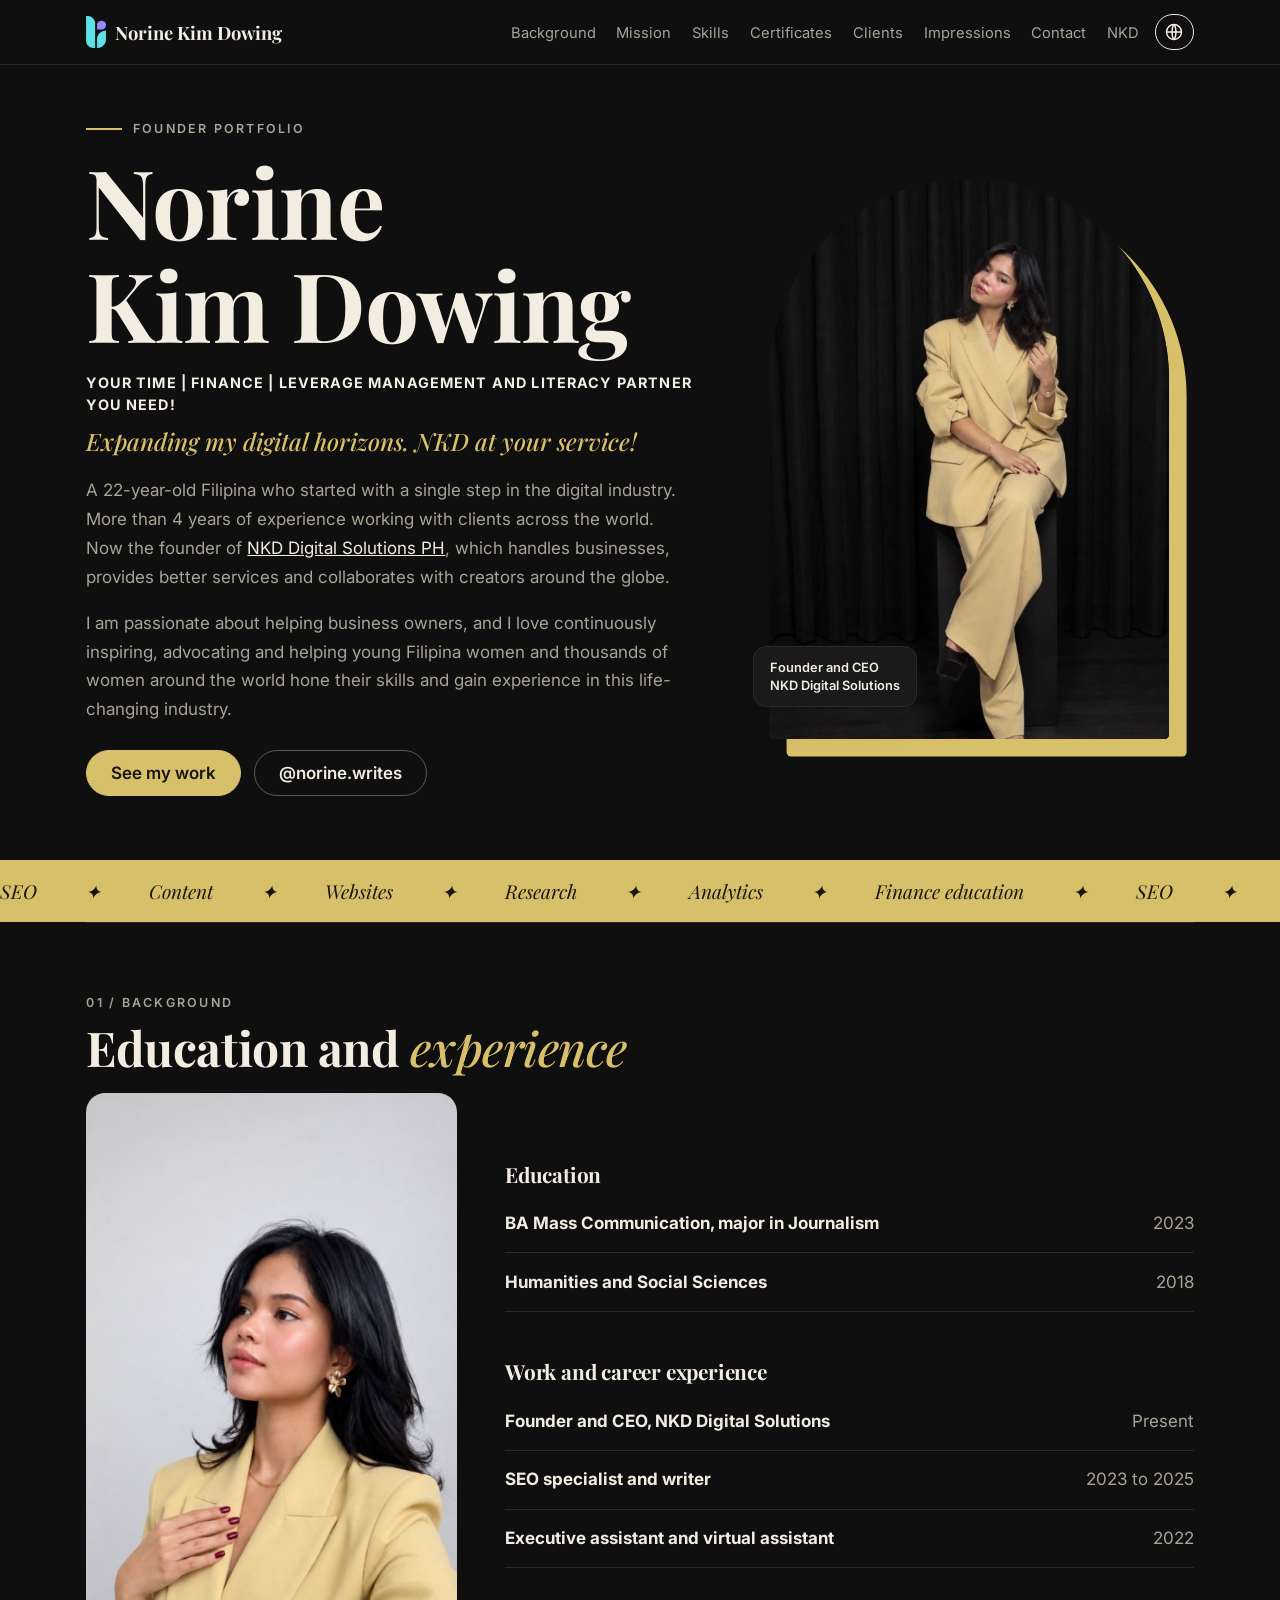
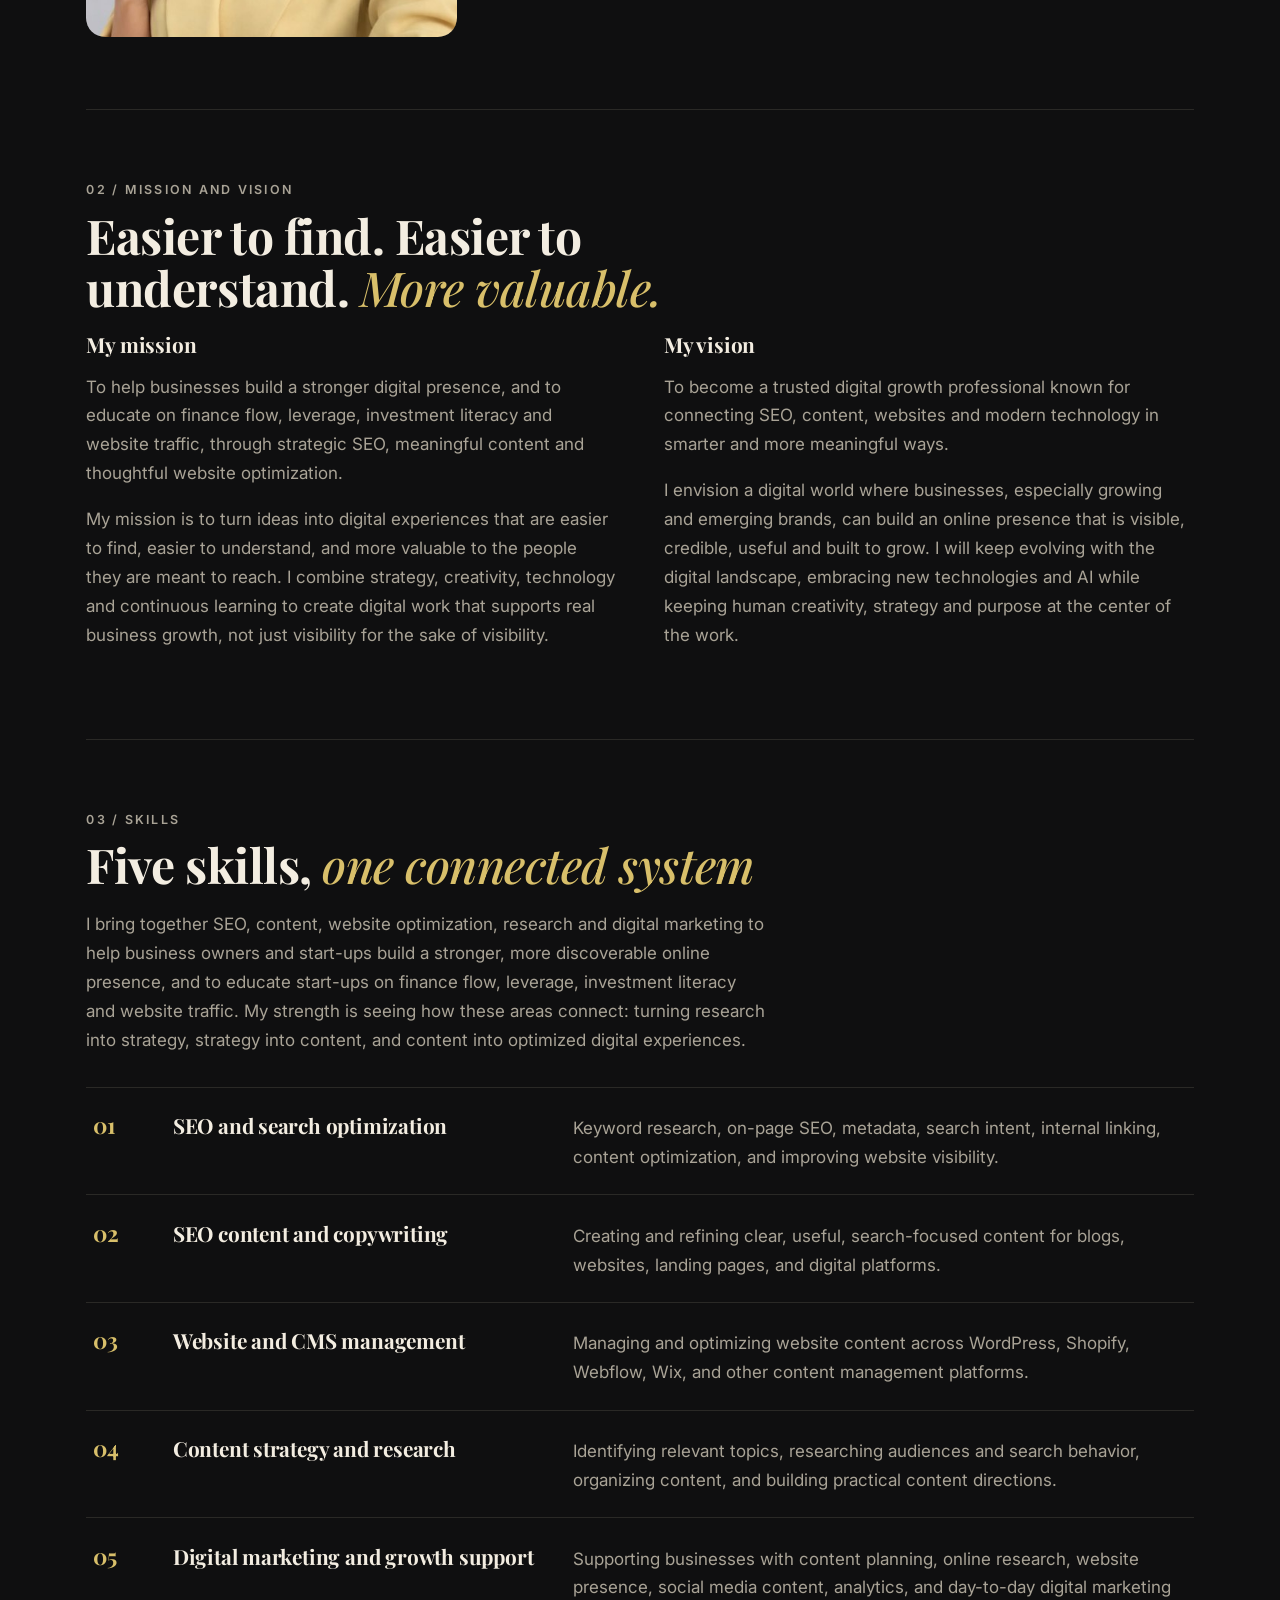
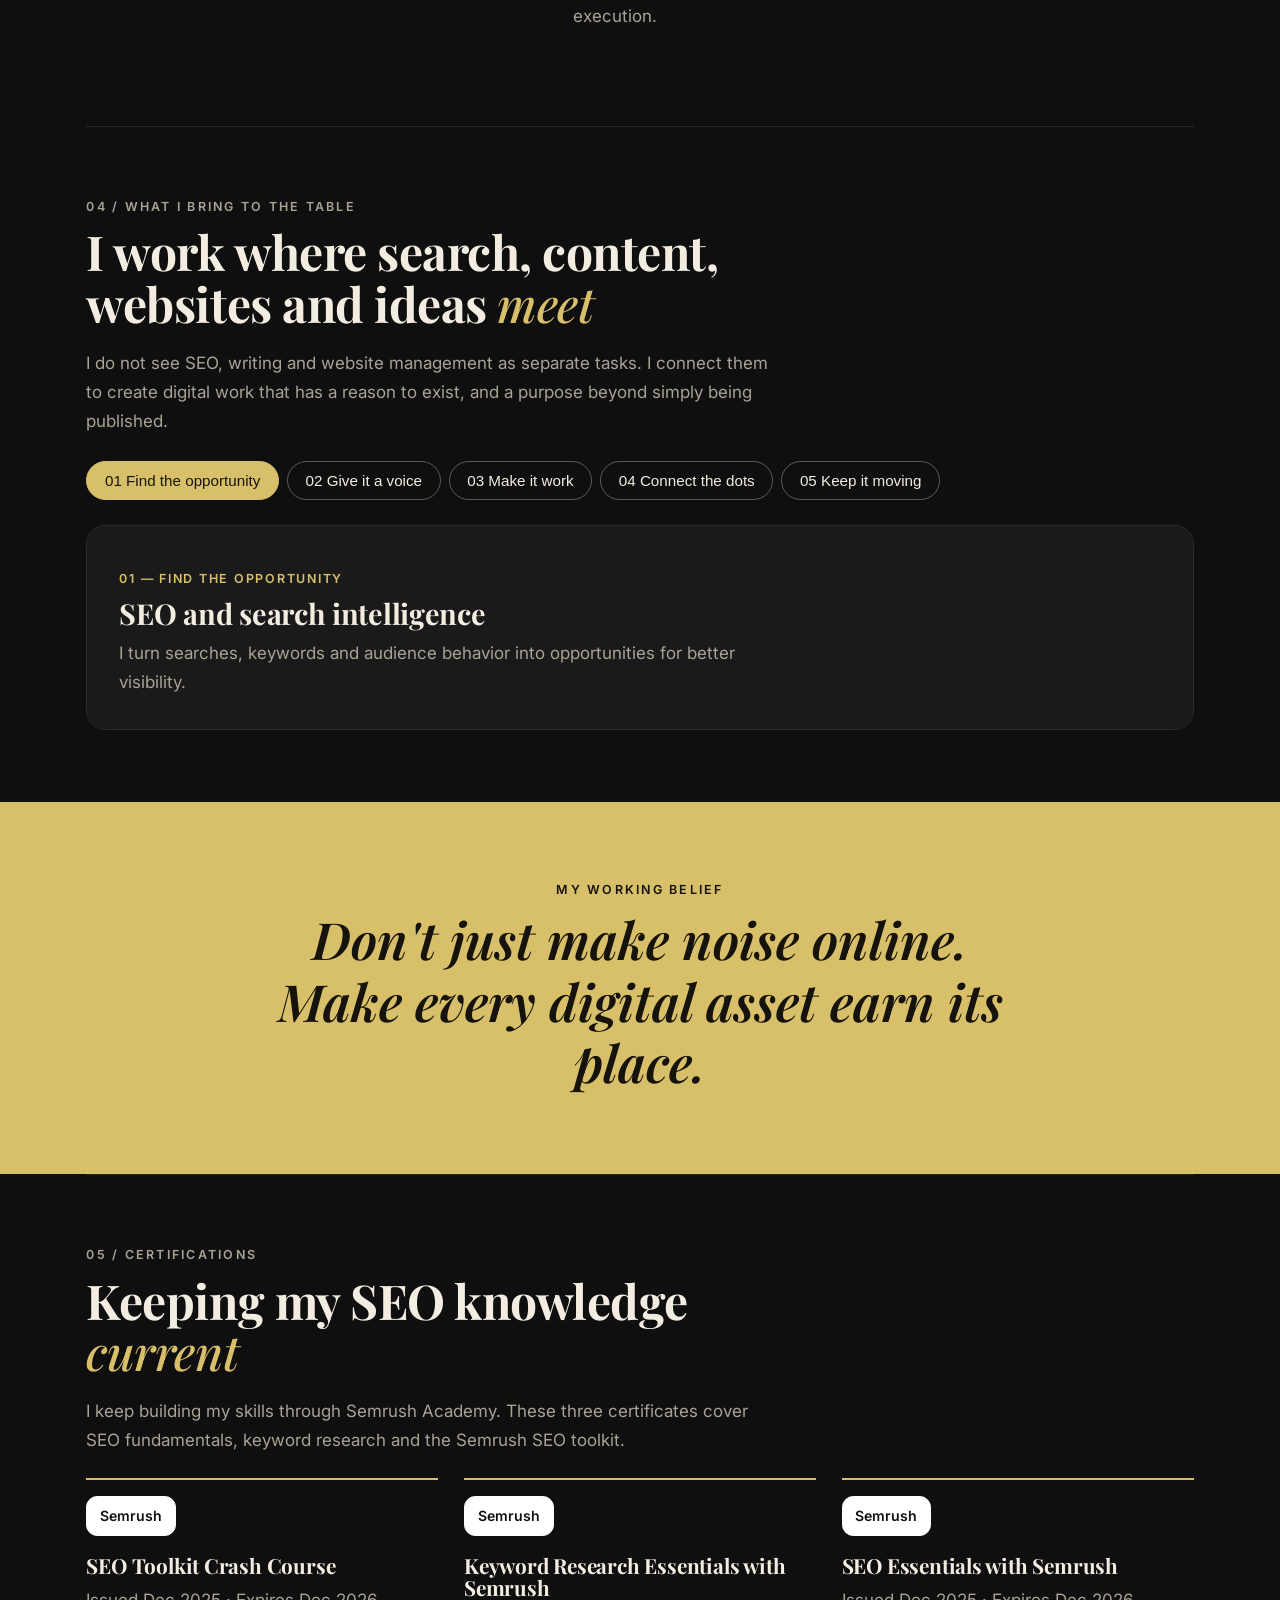
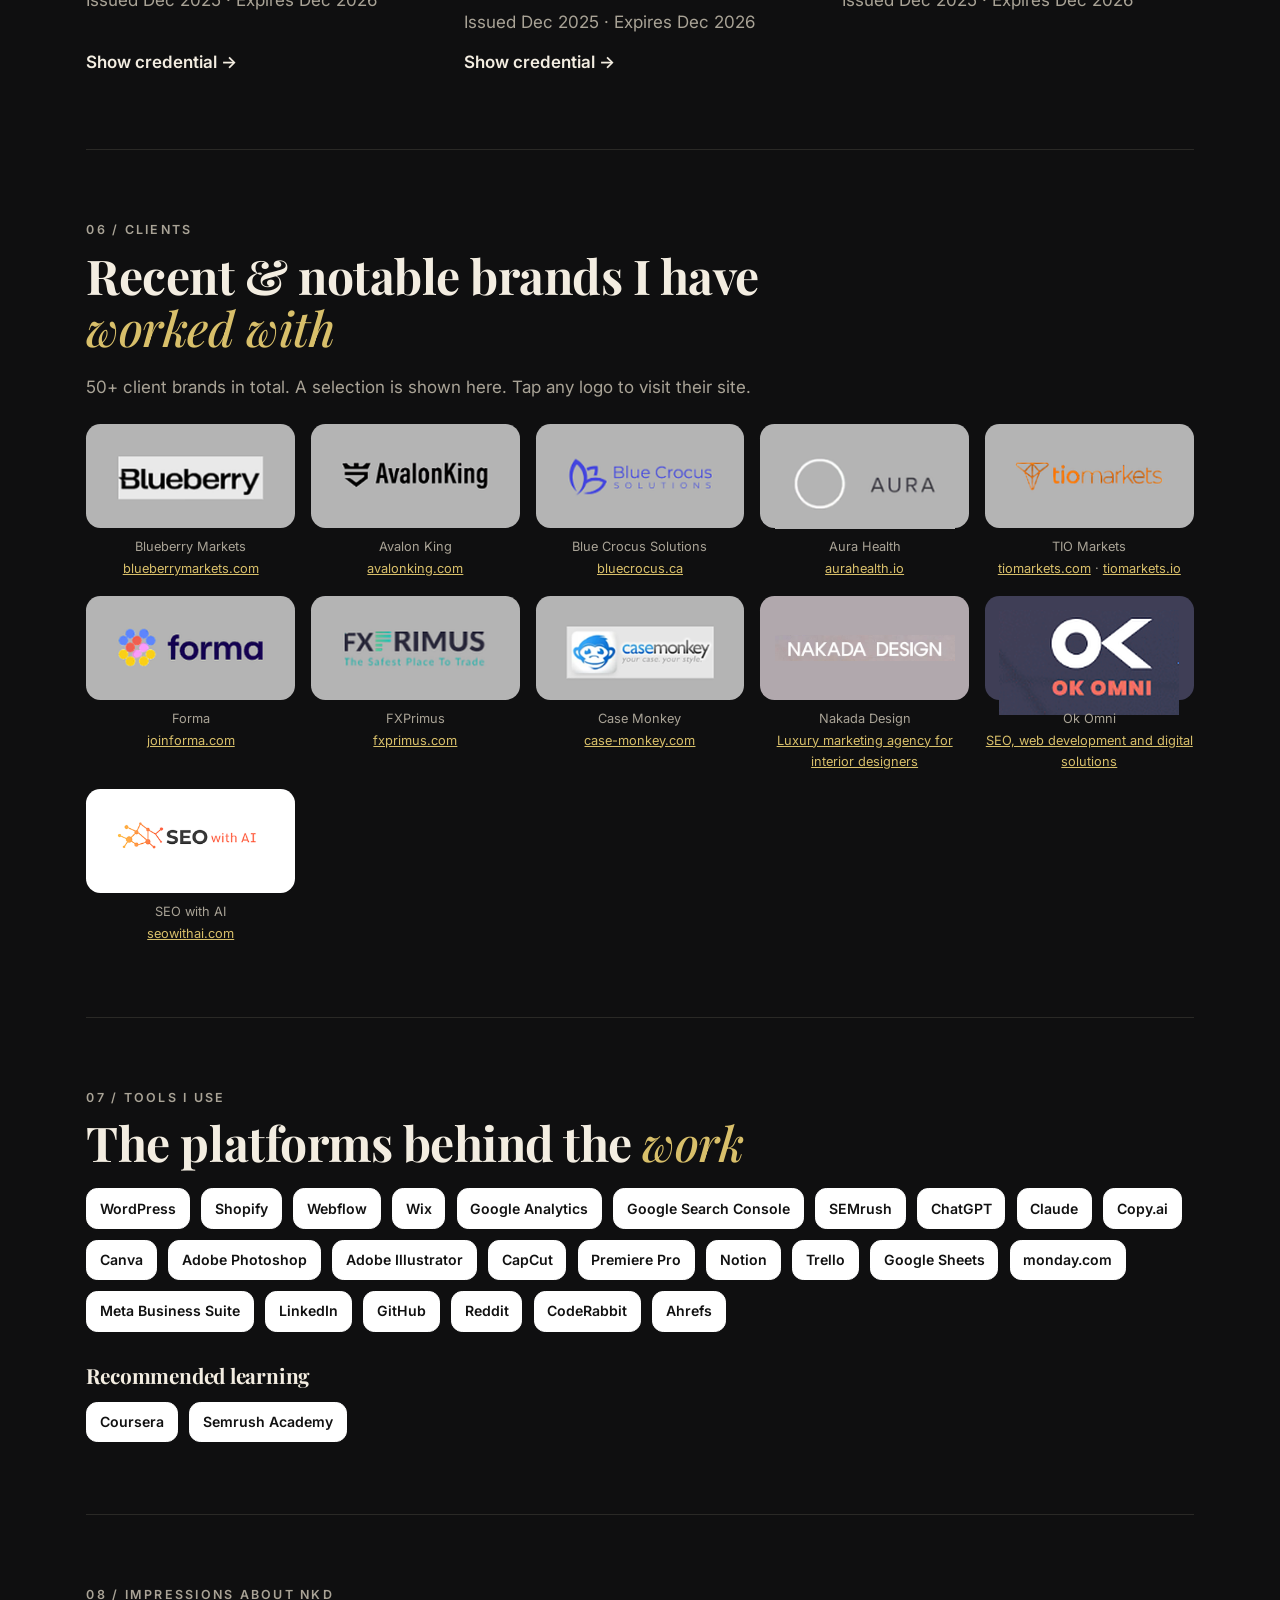
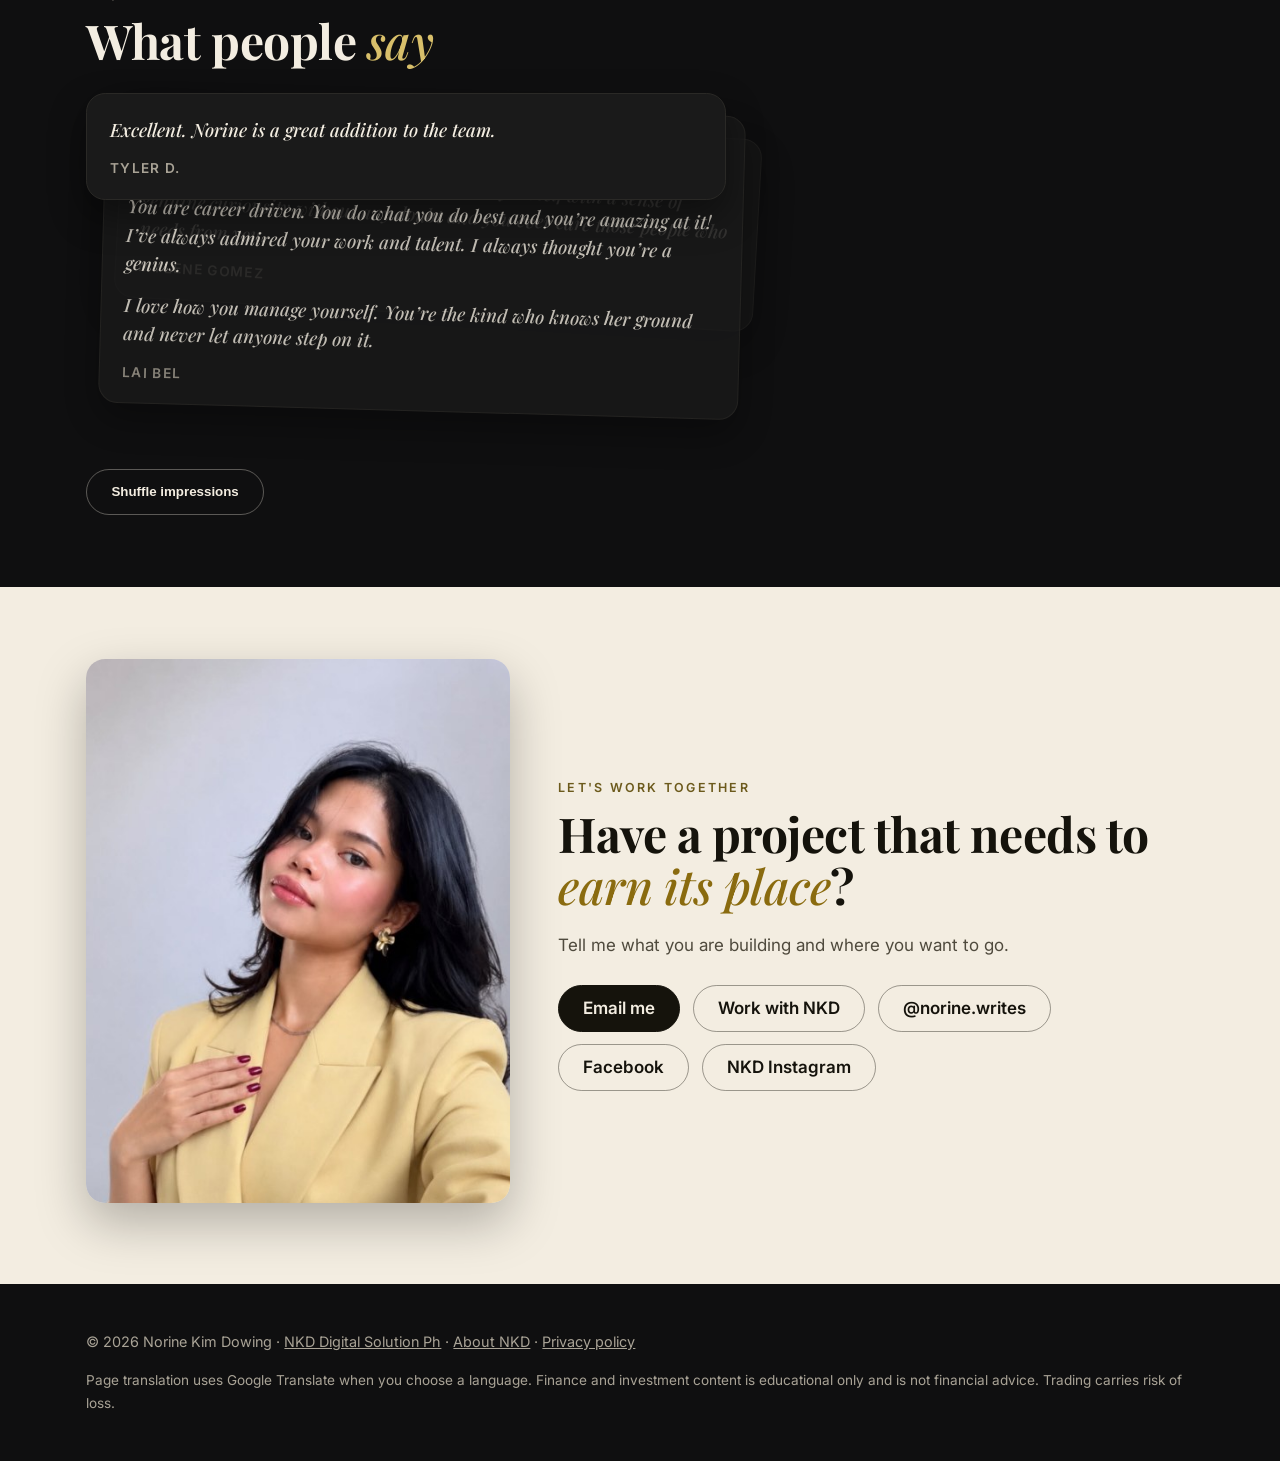
==== commit 7a3d6728: "Add files via upload" ====
--- a/index.html
+++ b/index.html
@@ -9,7 +9,7 @@
 <section id="approach"><p class="num">04 / What I bring to the table</p><h2>I work where search, content, websites and ideas <em>meet</em></h2><p class="lead">I do not see SEO, writing and website management as separate tasks. I connect them to create digital work that has a reason to exist, and a purpose beyond simply being published.</p><div class="tabs" id="bt"></div><div class="panel" id="bp"></div></section></div>
 <section class="belief"><div class="w"><p class="num">My working belief</p><p class="bq">Don't just make noise online. Make every digital asset earn its place.</p></div></section>
 <div class="w"><section id="certs"><p class="num">05 / Certifications</p><h2>Keeping my SEO knowledge <em>current</em></h2><p class="lead">I keep building my skills through Semrush Academy. These three certificates cover SEO fundamentals, keyword research and the Semrush SEO toolkit.</p><div class="grid" id="cc"></div></section>
-<section id="clients"><p class="num">06 / Some recent selected clients and projects</p><h2>Brands and publications I have worked with <em>recently</em></h2><p class="lead">Tap any logo to visit their site.</p><div id="cl"></div></section>
+<section id="clients"><p class="num">06 / Clients</p><h2>Recent &amp; notable brands I have <em>worked with</em></h2><p class="lead">50+ client brands in total. A selection is shown here. Tap any logo to visit their site.</p><div id="cl"></div></section>
 <section id="tools"><p class="num">07 / Tools I use</p><h2>The platforms behind the <em>work</em></h2><div class="pl" id="tl"></div><h3 class="mt">Recommended learning</h3><div class="pl" id="rl"></div></section>
 <section id="impressions"><p class="num">08 / Impressions about NKD</p><h2>What people <em>say</em></h2><div class="imps" id="imps"><figure class="imp"><blockquote>Excellent. Norine is a great addition to the team.</blockquote><figcaption>Tyler D.</figcaption></figure><figure class="imp"><blockquote><p>I love how confident you are - you seem very secure on yourself and looks like in your life too.</p><p>You are career driven. You do what you do best and you&rsquo;re amazing at it! I&rsquo;ve always admired your work and talent. I always thought you&rsquo;re a genius.</p><p>I love how you manage yourself. You&rsquo;re the kind who knows her ground and never let anyone step on it.</p></blockquote><figcaption>Lai Bel</figcaption></figure><figure class="imp"><blockquote>All I can say you is SALUTE! I&rsquo;m really beyond grateful to know you. you&rsquo;re absolutely good influence you express yourself with a sense of genuine curiousity without any doubt and you ever care those people who needs from you.</blockquote><figcaption>Mylene Gomez</figcaption></figure></div></section></div>
 <section id="contact" class="dark"><div class="w cwrap"><div class="cph"><img src="founder-2.jpg" alt="Norine Kim Dowing in a yellow blazer" width="483" height="875" loading="lazy"></div><div><p class="num">Let's work together</p><h2>Have a project that needs to <em>earn its place</em>?</h2><p class="lead">Tell me what you are building and where you want to go.</p><div class="acts"><a class="btn y" id="em" href="#">Email me</a><a class="btn o2" href="https://nkddigitalsolutions.com/contact/">Work with NKD</a><a class="btn o2" id="ig2" href="https://instagram.com/norine.writes" target="_blank" rel="noopener">@norine.writes</a><a class="btn o2" id="fb" href="#" target="_blank" rel="noopener">Facebook</a><a class="btn o2" id="ig" href="#" target="_blank" rel="noopener">NKD Instagram</a></div></div></div></section></main>
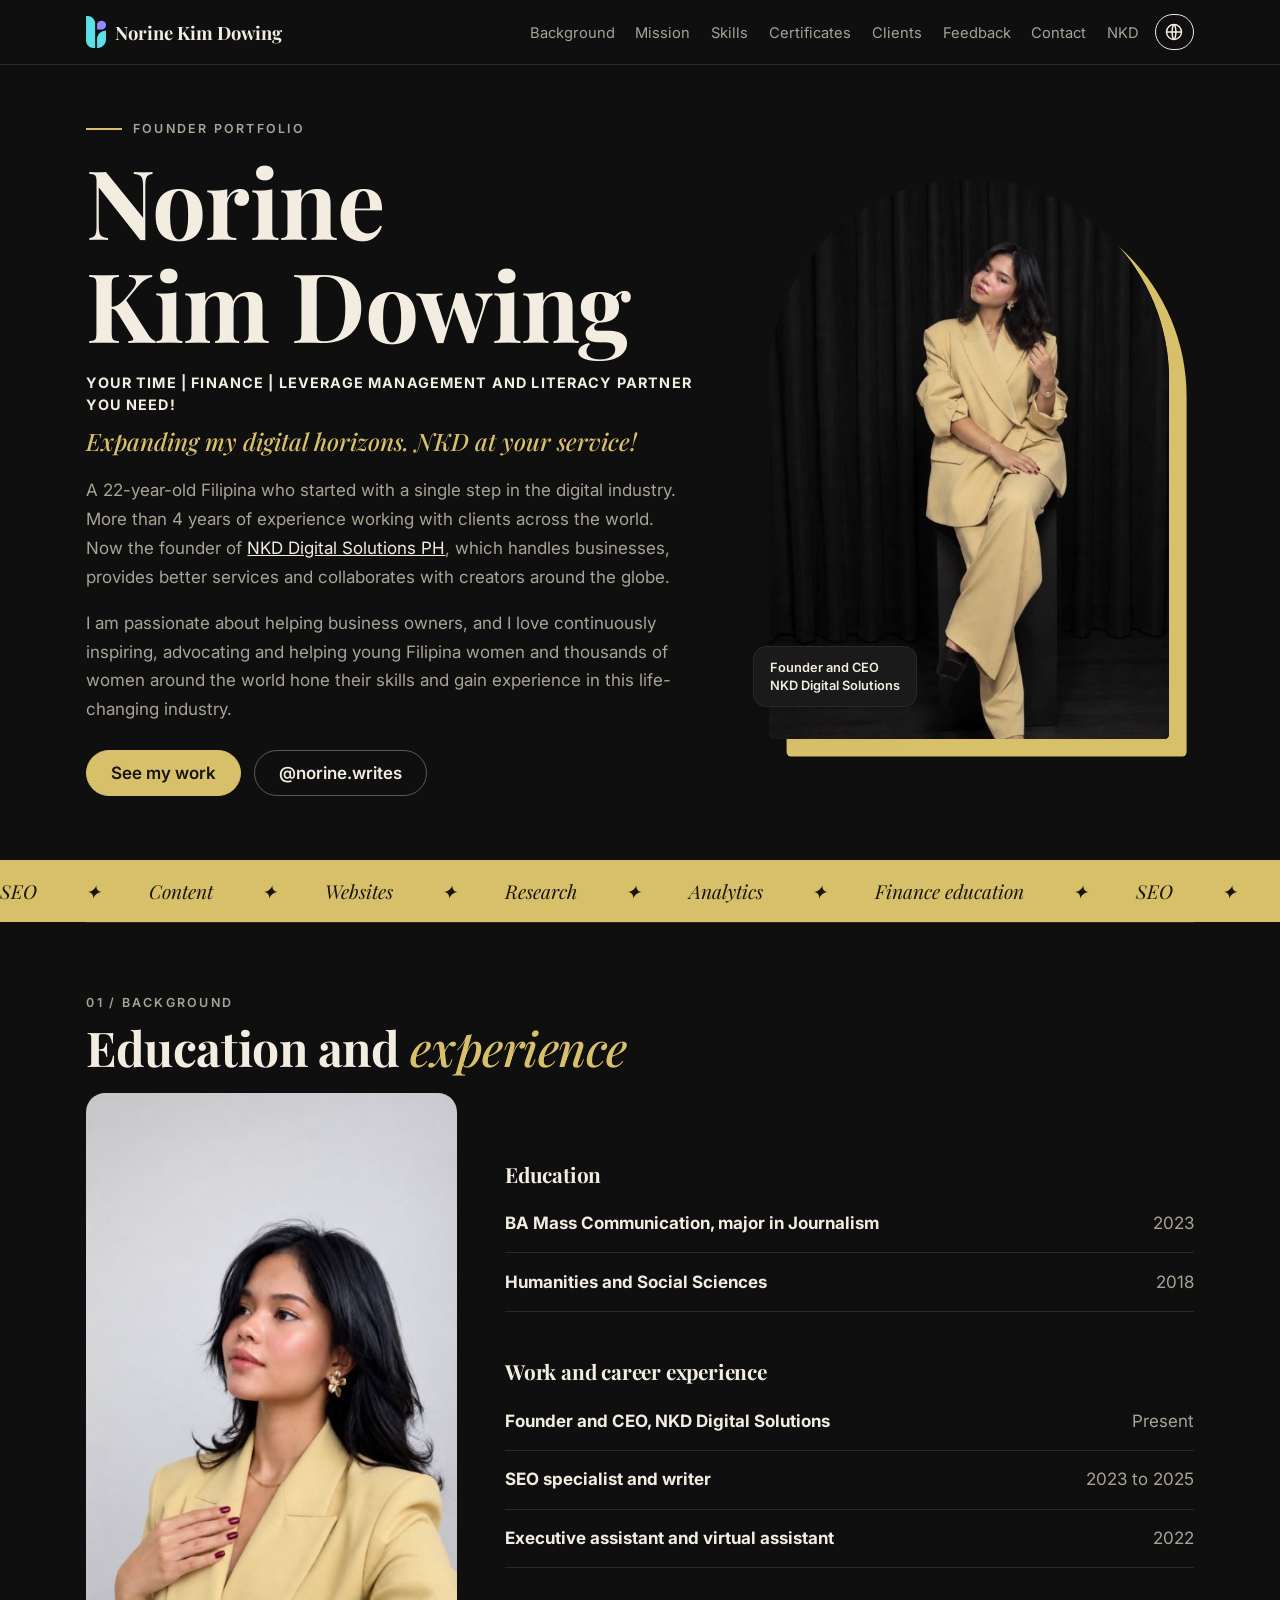
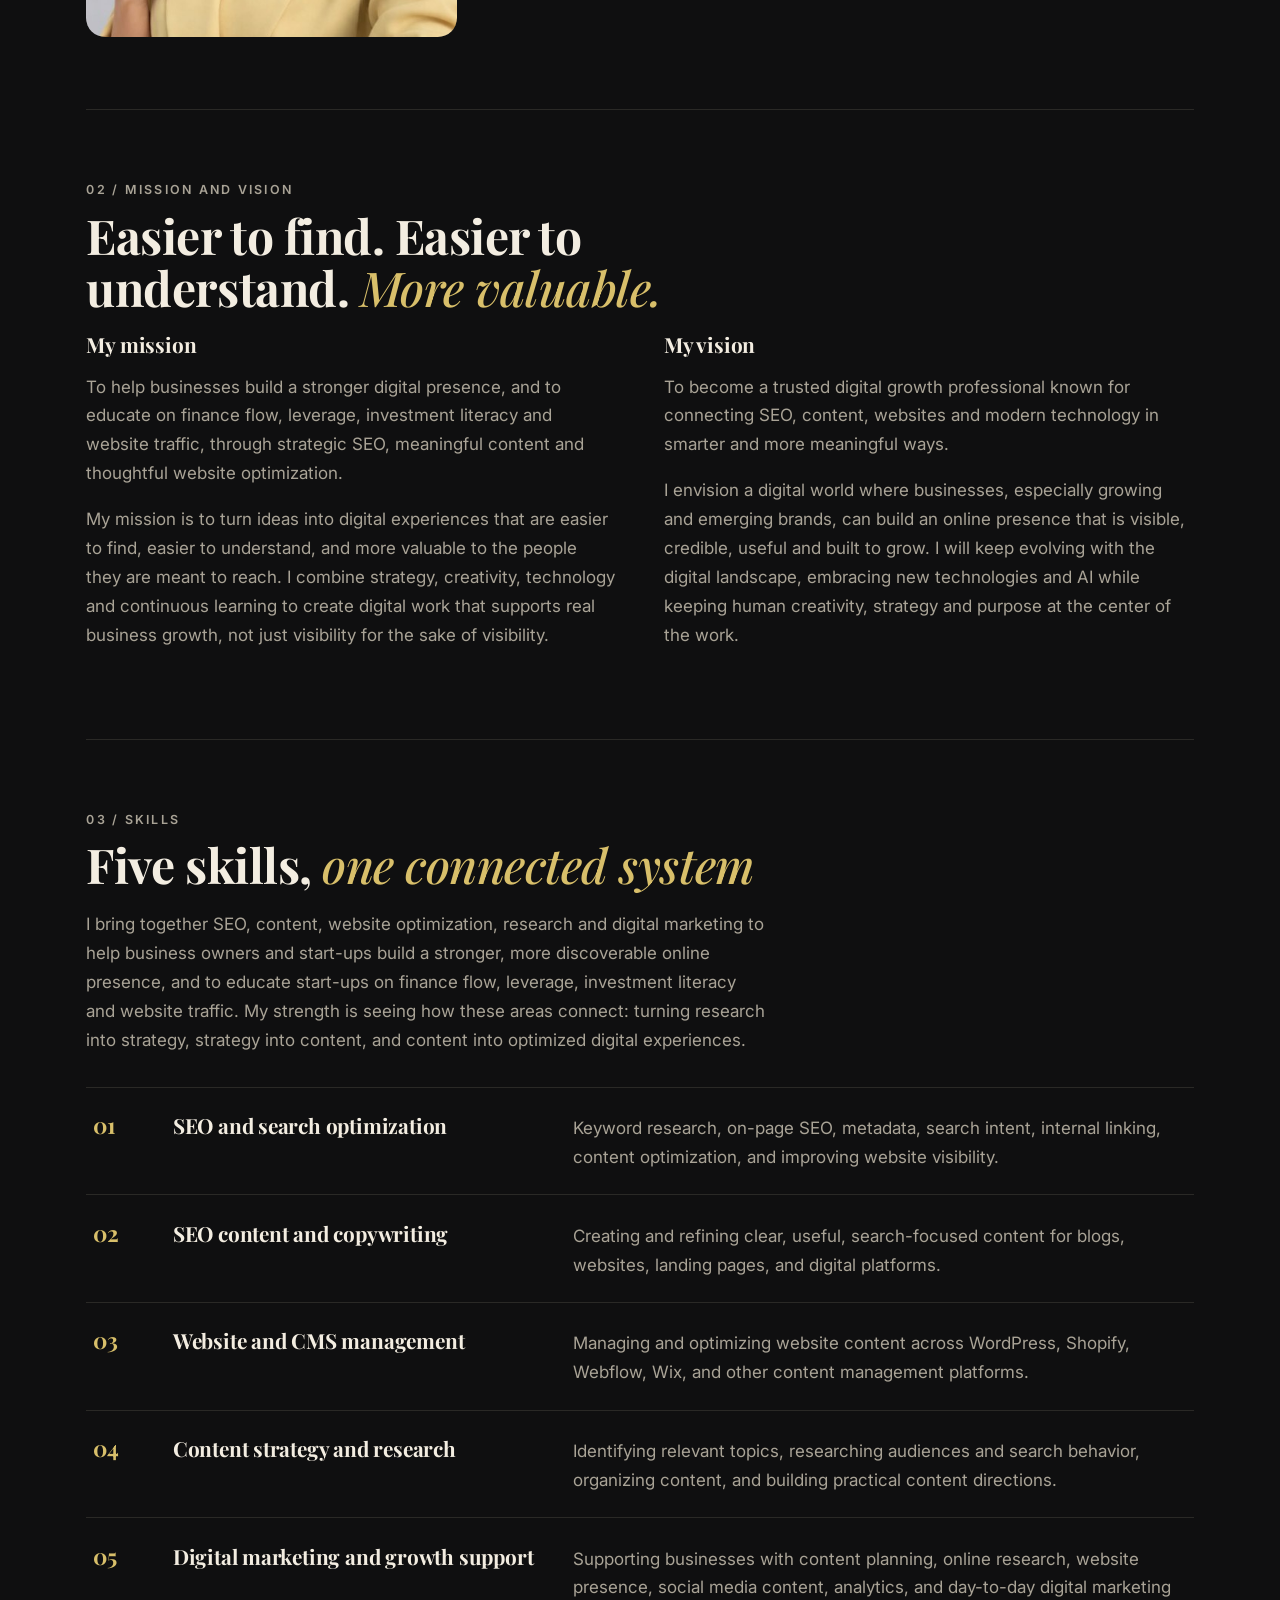
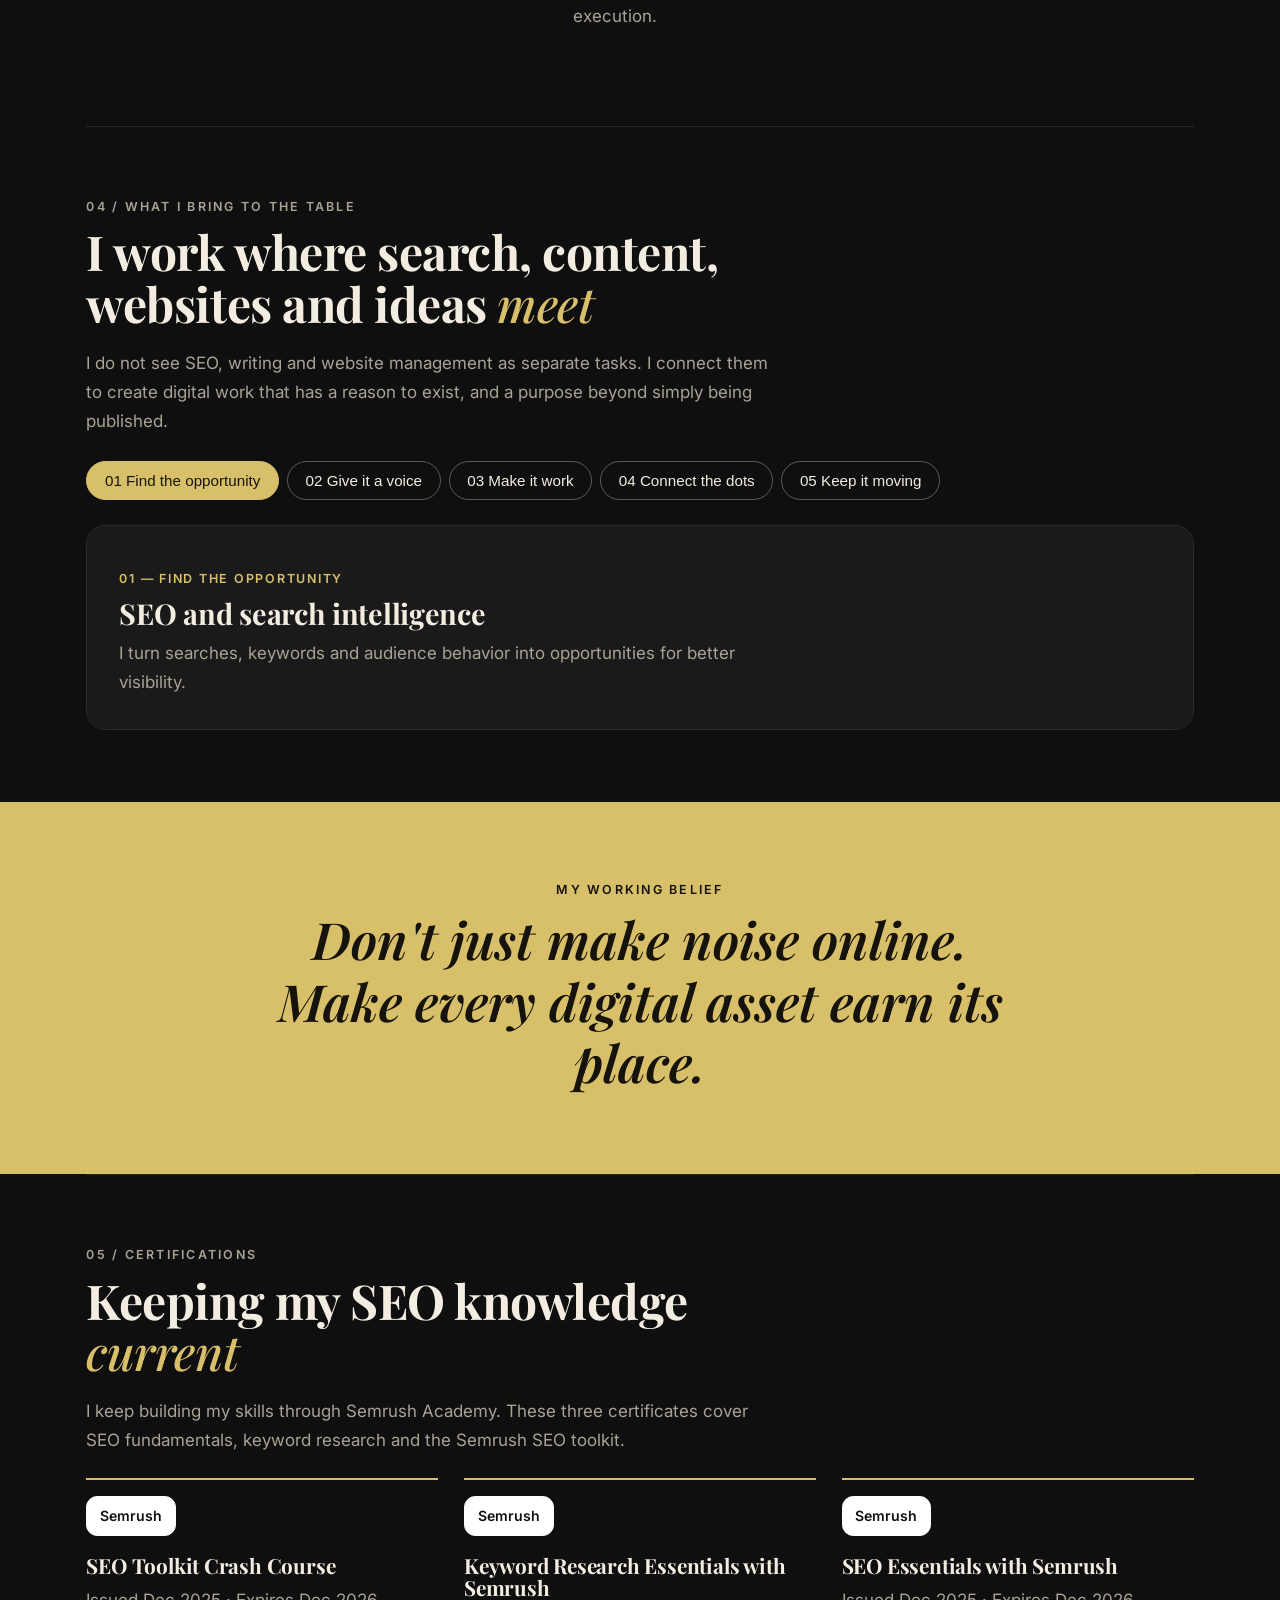
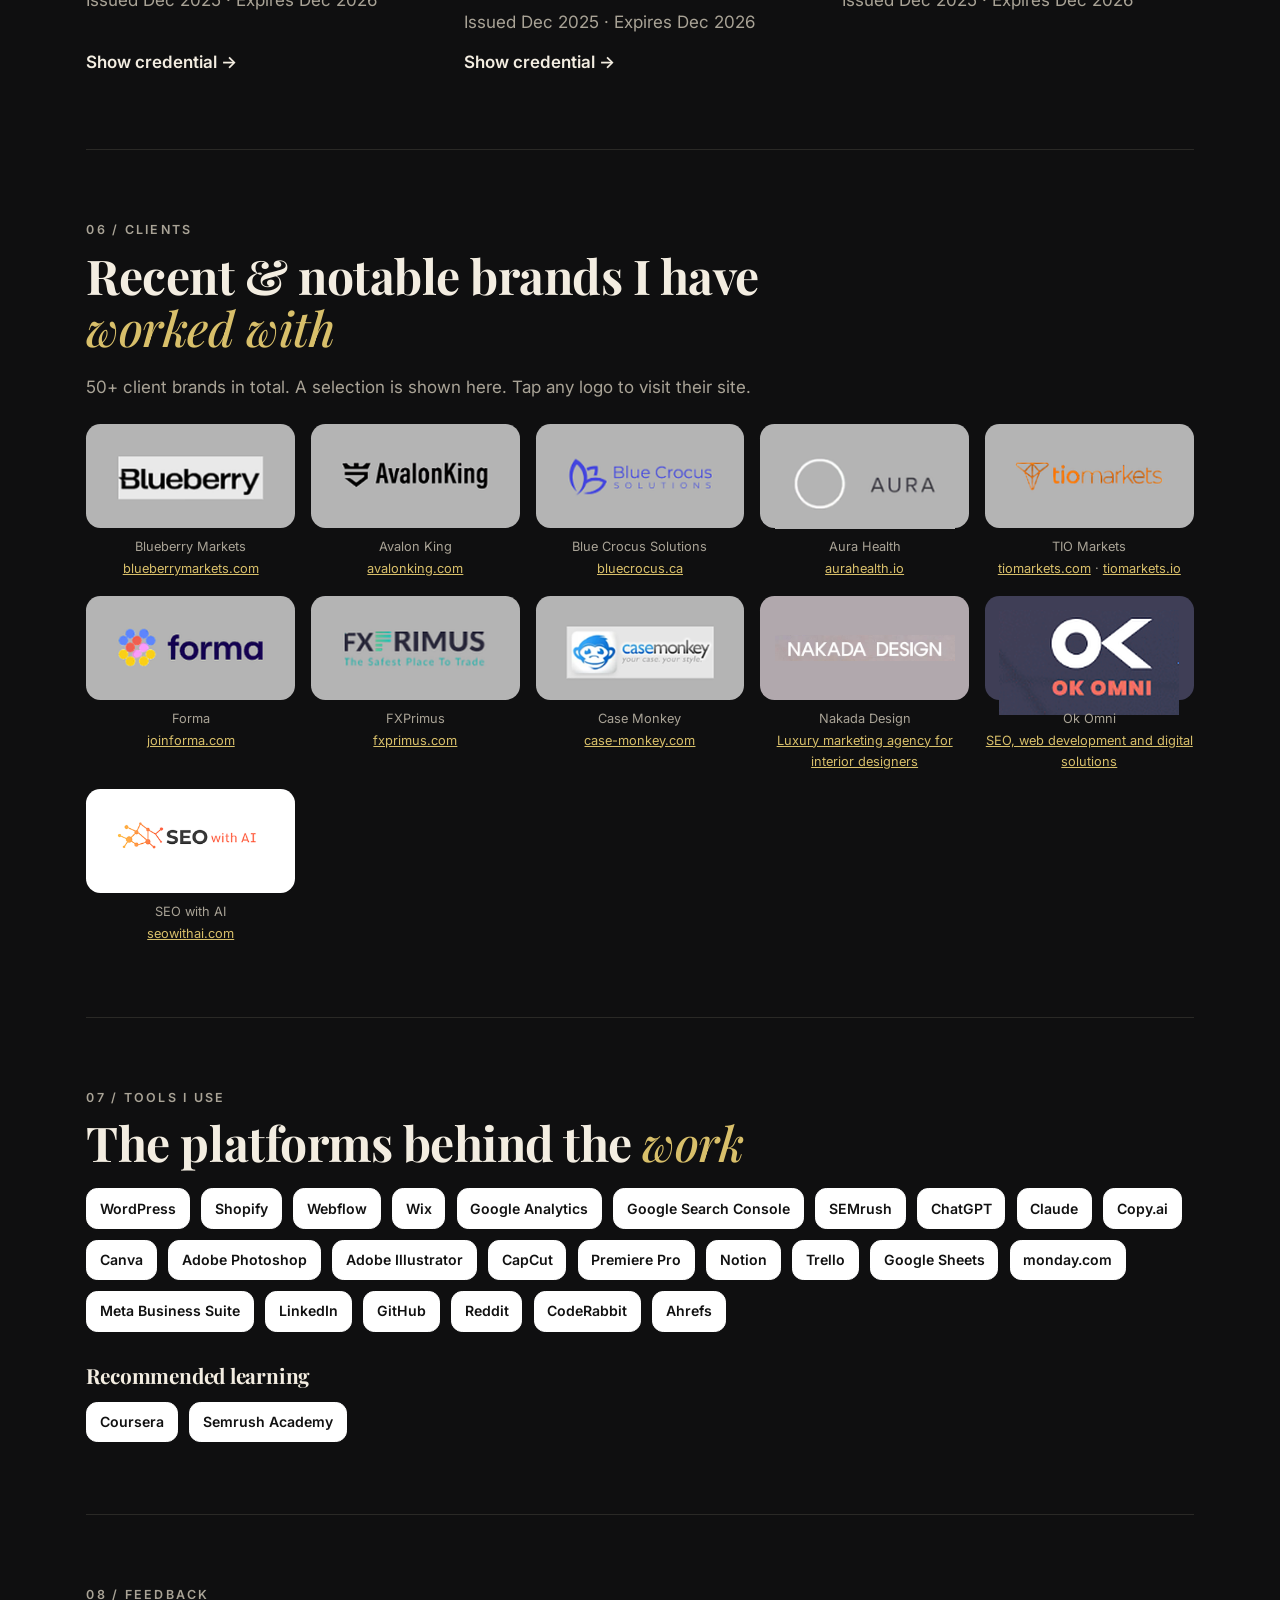
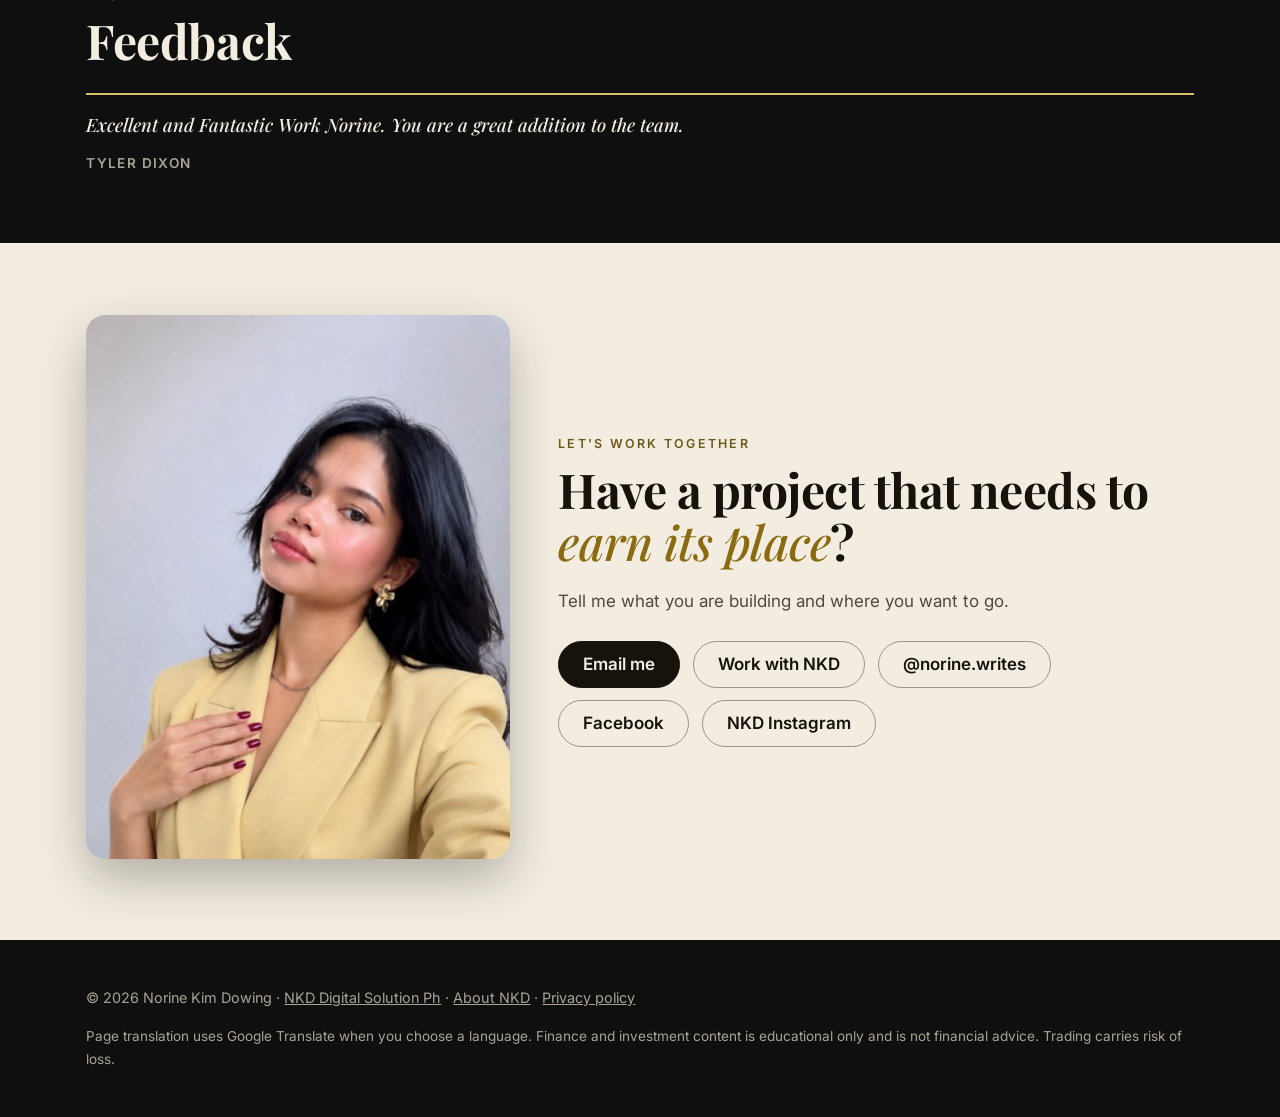
==== commit 105830d7: "Add files via upload" ====
--- a/index.html
+++ b/index.html
@@ -1,6 +1,6 @@
 <!doctype html><html lang="en"><head><meta charset="utf-8"><meta name="viewport" content="width=device-width,initial-scale=1"><meta name="theme-color" content="#0f0f10"><title>Norine Kim Dowing | SEO, Content and Digital Growth Portfolio</title><meta name="description" content="Portfolio of Norine Kim Dowing, founder of NKD Digital Solution Ph: SEO, SEO content and copywriting, website and CMS management, content strategy and digital growth support."><link rel="canonical" href="https://founder.nkddigitalsolutions.com/"><link rel="icon" href="favicon.png" type="image/png"><meta property="og:url" content="https://founder.nkddigitalsolutions.com/"><meta property="og:title" content="Norine Kim Dowing | SEO, Content and Digital Growth"><meta property="og:image" content="https://nkddigitalsolutions.com/logo.png"><link rel="stylesheet" href="portfolio.css">
 <script type="application/ld+json">{"@context":"https://schema.org","@type":"Person","name":"Norine Kim Dowing","jobTitle":"Founder, SEO and content specialist","worksFor":{"@type":"Organization","name":"NKD Digital Solution Ph","url":"https://nkddigitalsolutions.com"},"url":"https://founder.nkddigitalsolutions.com/","sameAs":["https://instagram.com/norine.writes","https://www.facebook.com/profile.php?id=61594310072320","https://instagram.com/nkdds.media"]}</script></head><body><div id="pg"></div><div id="gte" style="position:absolute;left:-9999px"></div>
-<header><div class="w nav"><a class="brand" href="#top"><img src="logo-mark.png" alt="NKD mark" width="26" height="34"><span>Norine Kim Dowing</span></a><button id="mb" aria-expanded="false" type="button">Menu</button><nav id="nv"><a href="#background">Background</a><a href="#mission">Mission</a><a href="#skills">Skills</a><a href="#certs">Certificates</a><a href="#clients">Clients</a><a href="#impressions">Impressions</a><a href="#contact">Contact</a><a href="https://nkddigitalsolutions.com/about/">NKD</a></nav><span class="lw"><button id="lg" type="button" aria-label="Change language" aria-expanded="false"><svg width="20" height="20" viewBox="0 0 24 24" fill="none" stroke="currentColor" stroke-width="1.8"><circle cx="12" cy="12" r="9"/><path d="M3 12h18M12 3c3 3.2 3 14.8 0 18M12 3c-3 3.2-3 14.8 0 18"/></svg></button><ul id="lm" hidden></ul></span></div></header>
+<header><div class="w nav"><a class="brand" href="#top"><img src="logo-mark.png" alt="NKD mark" width="26" height="34"><span>Norine Kim Dowing</span></a><button id="mb" aria-expanded="false" type="button">Menu</button><nav id="nv"><a href="#background">Background</a><a href="#mission">Mission</a><a href="#skills">Skills</a><a href="#certs">Certificates</a><a href="#clients">Clients</a><a href="#impressions">Feedback</a><a href="#contact">Contact</a><a href="https://nkddigitalsolutions.com/about/">NKD</a></nav><span class="lw"><button id="lg" type="button" aria-label="Change language" aria-expanded="false"><svg width="20" height="20" viewBox="0 0 24 24" fill="none" stroke="currentColor" stroke-width="1.8"><circle cx="12" cy="12" r="9"/><path d="M3 12h18M12 3c3 3.2 3 14.8 0 18M12 3c-3 3.2-3 14.8 0 18"/></svg></button><ul id="lm" hidden></ul></span></div></header>
 <main id="top"><div class="w"><section class="hero"><div class="ht"><p class="eyebrow">Founder portfolio</p><h1>Norine<br>Kim Dowing</h1><p class="kicker">Your time | finance | leverage management and literacy partner you need!</p><p class="sub"><em>Expanding my digital horizons. NKD at your service!</em></p><p class="lead">A 22-year-old Filipina who started with a single step in the digital industry. More than 4 years of experience working with clients across the world. Now the founder of <a href="https://nkddigitalsolutions.com">NKD Digital Solutions PH</a>, which handles businesses, provides better services and collaborates with creators around the globe.</p><p class="lead">I am passionate about helping business owners, and I love continuously inspiring, advocating and helping young Filipina women and thousands of women around the world hone their skills and gain experience in this life-changing industry.</p><div class="acts"><a class="btn" href="#clients">See my work</a><a class="btn o" href="https://instagram.com/norine.writes" target="_blank" rel="noopener">@norine.writes</a></div></div><div class="hp"><div class="arch"><img src="founder.jpg" alt="Portrait of Norine Kim Dowing, founder of NKD Digital Solution Ph" width="606" height="872"></div><span class="tag">Founder and CEO<br>NKD Digital Solutions</span></div></section></div>
 <div class="tick" aria-hidden="true"><div><span>SEO</span><span>Content</span><span>Websites</span><span>Research</span><span>Analytics</span><span>Finance education</span><span>SEO</span><span>Content</span><span>Websites</span><span>Research</span><span>Analytics</span><span>Finance education</span></div></div>
 <div class="w"><section id="background"><p class="num">01 / Background</p><h2>Education and <em>experience</em></h2><div class="bgwrap"><figure class="bgfig"><img src="founder-bg.jpg" alt="Norine Kim Dowing looking to the side, wearing a yellow blazer" width="494" height="872" loading="lazy"></figure><div class="two"><div><h3>Education</h3><ul class="tl2"><li><b>BA Mass Communication, major in Journalism</b><span>2023</span></li><li><b>Humanities and Social Sciences</b><span>2018</span></li></ul></div><div><h3>Work and career experience</h3><ul class="tl2"><li><b>Founder and CEO, NKD Digital Solutions</b><span>Present</span></li><li><b>SEO specialist and writer</b><span>2023 to 2025</span></li><li><b>Executive assistant and virtual assistant</b><span>2022</span></li></ul></div></div></div></section>
@@ -11,6 +11,6 @@
 <div class="w"><section id="certs"><p class="num">05 / Certifications</p><h2>Keeping my SEO knowledge <em>current</em></h2><p class="lead">I keep building my skills through Semrush Academy. These three certificates cover SEO fundamentals, keyword research and the Semrush SEO toolkit.</p><div class="grid" id="cc"></div></section>
 <section id="clients"><p class="num">06 / Clients</p><h2>Recent &amp; notable brands I have <em>worked with</em></h2><p class="lead">50+ client brands in total. A selection is shown here. Tap any logo to visit their site.</p><div id="cl"></div></section>
 <section id="tools"><p class="num">07 / Tools I use</p><h2>The platforms behind the <em>work</em></h2><div class="pl" id="tl"></div><h3 class="mt">Recommended learning</h3><div class="pl" id="rl"></div></section>
-<section id="impressions"><p class="num">08 / Impressions about NKD</p><h2>What people <em>say</em></h2><div class="imps" id="imps"><figure class="imp"><blockquote>Excellent. Norine is a great addition to the team.</blockquote><figcaption>Tyler D.</figcaption></figure><figure class="imp"><blockquote><p>I love how confident you are - you seem very secure on yourself and looks like in your life too.</p><p>You are career driven. You do what you do best and you&rsquo;re amazing at it! I&rsquo;ve always admired your work and talent. I always thought you&rsquo;re a genius.</p><p>I love how you manage yourself. You&rsquo;re the kind who knows her ground and never let anyone step on it.</p></blockquote><figcaption>Lai Bel</figcaption></figure><figure class="imp"><blockquote>All I can say you is SALUTE! I&rsquo;m really beyond grateful to know you. you&rsquo;re absolutely good influence you express yourself with a sense of genuine curiousity without any doubt and you ever care those people who needs from you.</blockquote><figcaption>Mylene Gomez</figcaption></figure></div></section></div>
+<section id="impressions"><p class="num">08 / Feedback</p><h2>Feedback</h2><div class="imps" id="imps"><figure class="imp"><blockquote>Excellent and Fantastic Work Norine. You are a great addition to the team.</blockquote><figcaption>Tyler Dixon</figcaption></figure></div></section></div>
 <section id="contact" class="dark"><div class="w cwrap"><div class="cph"><img src="founder-2.jpg" alt="Norine Kim Dowing in a yellow blazer" width="483" height="875" loading="lazy"></div><div><p class="num">Let's work together</p><h2>Have a project that needs to <em>earn its place</em>?</h2><p class="lead">Tell me what you are building and where you want to go.</p><div class="acts"><a class="btn y" id="em" href="#">Email me</a><a class="btn o2" href="https://nkddigitalsolutions.com/contact/">Work with NKD</a><a class="btn o2" id="ig2" href="https://instagram.com/norine.writes" target="_blank" rel="noopener">@norine.writes</a><a class="btn o2" id="fb" href="#" target="_blank" rel="noopener">Facebook</a><a class="btn o2" id="ig" href="#" target="_blank" rel="noopener">NKD Instagram</a></div></div></div></section></main>
 <footer><div class="w"><p>&copy; 2026 Norine Kim Dowing &middot; <a href="https://nkddigitalsolutions.com">NKD Digital Solution Ph</a> &middot; <a href="https://nkddigitalsolutions.com/about/">About NKD</a> &middot; <a href="https://nkddigitalsolutions.com/privacy/">Privacy policy</a></p><p class="note">Page translation uses Google Translate when you choose a language. Finance and investment content is educational only and is not financial advice. Trading carries risk of loss.</p></div></footer><script src="portfolio.js"></script></body></html>
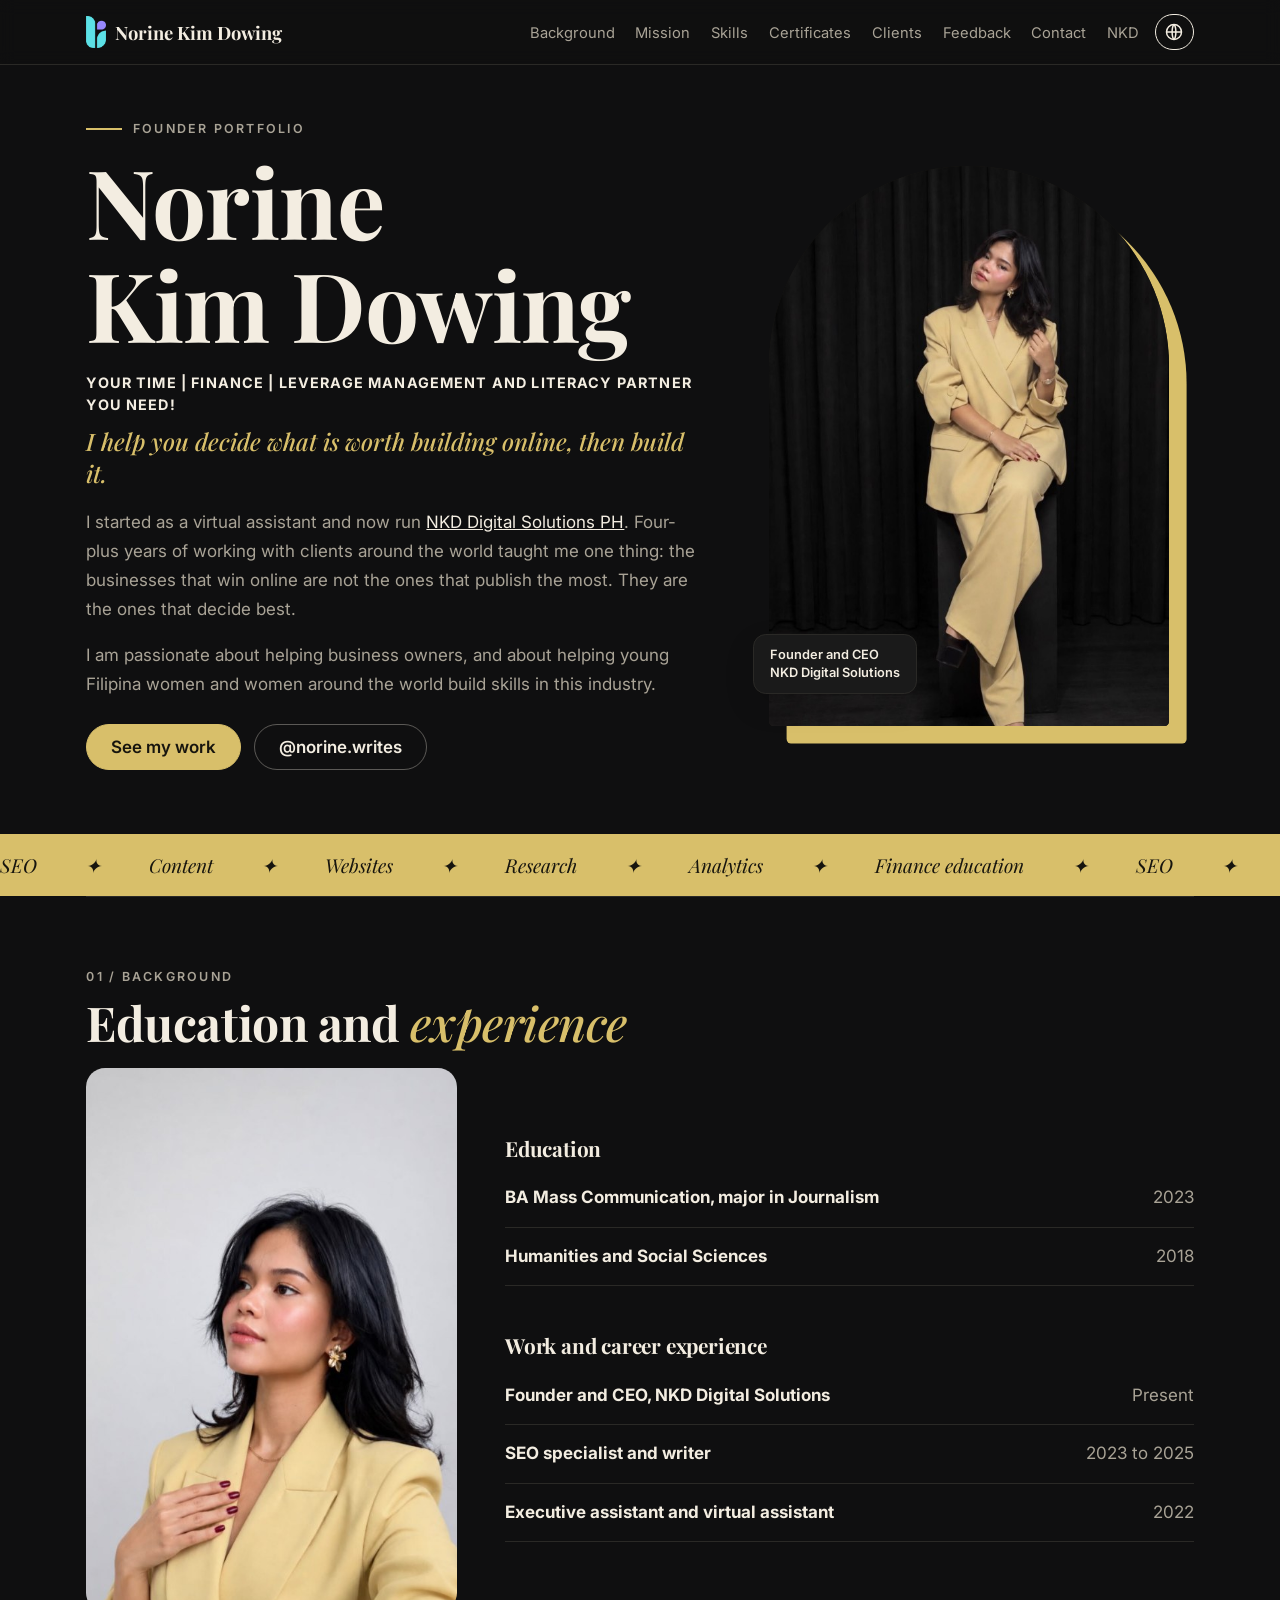
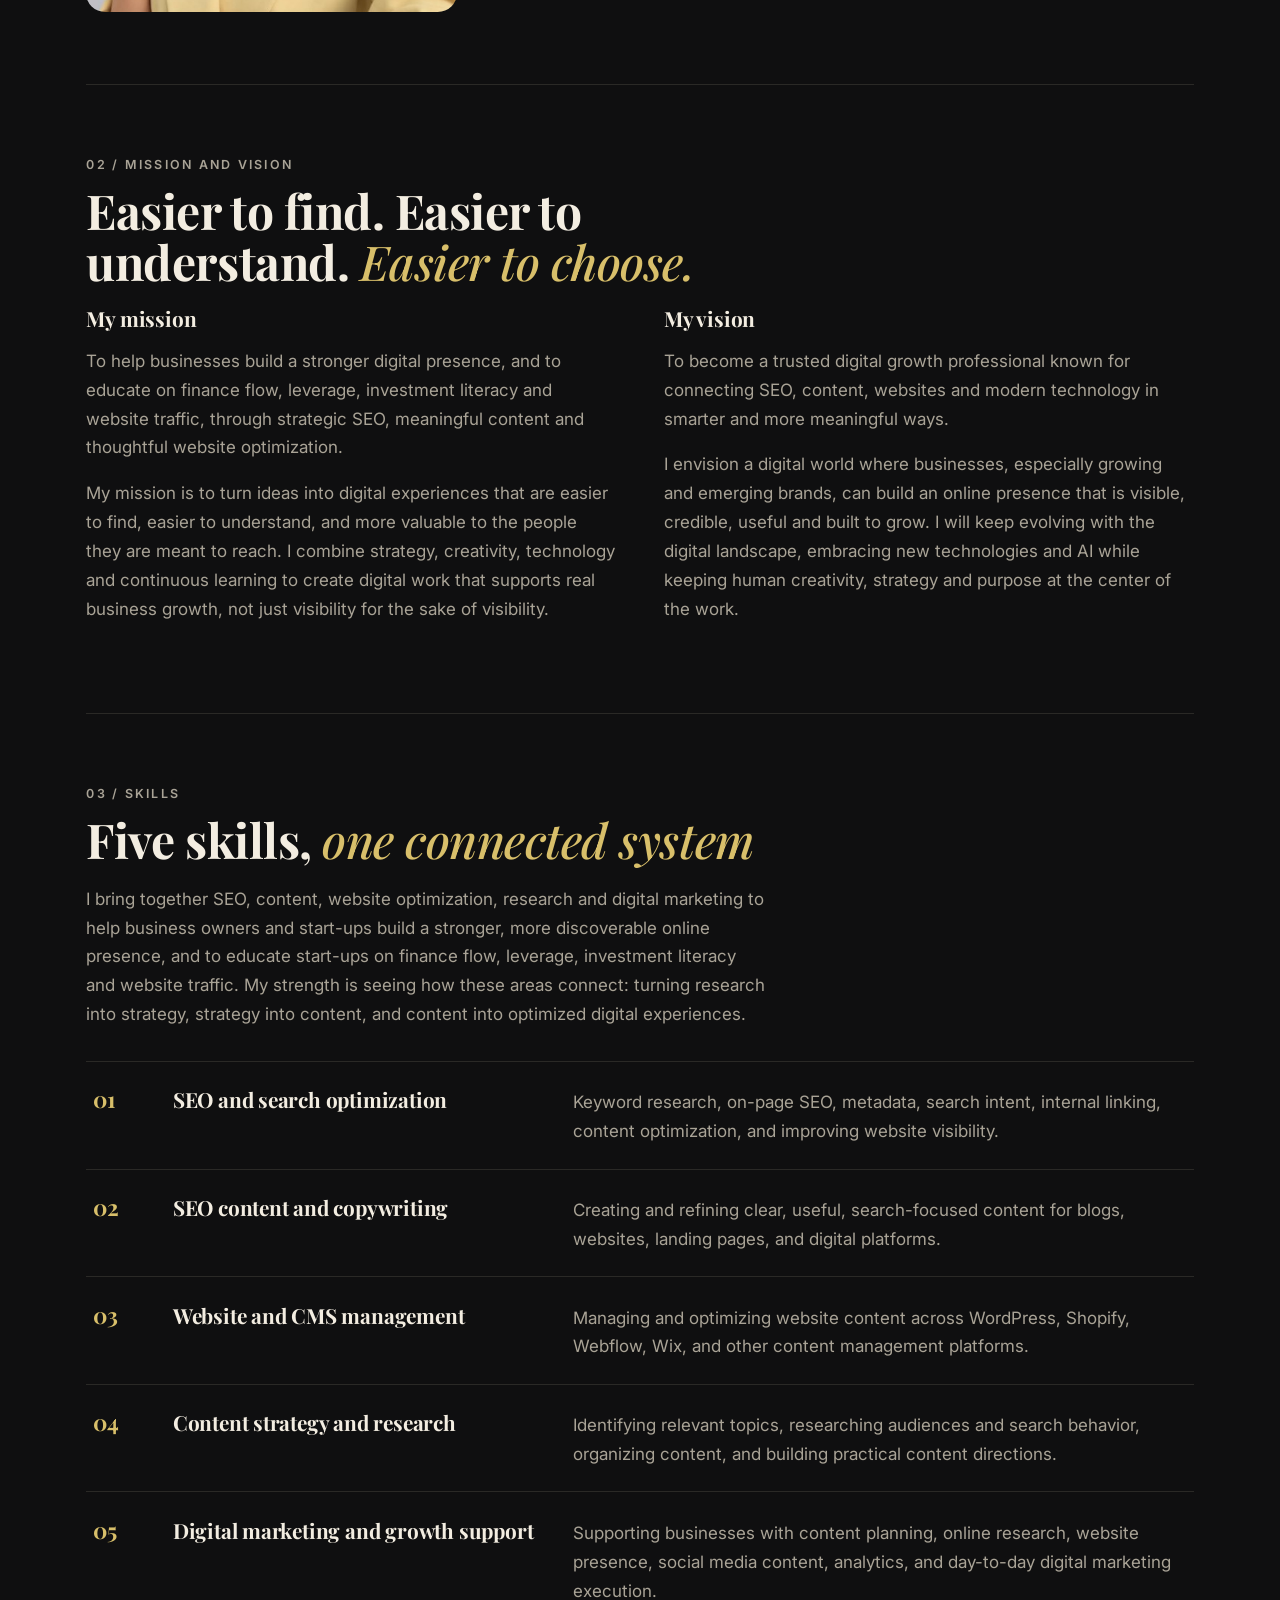
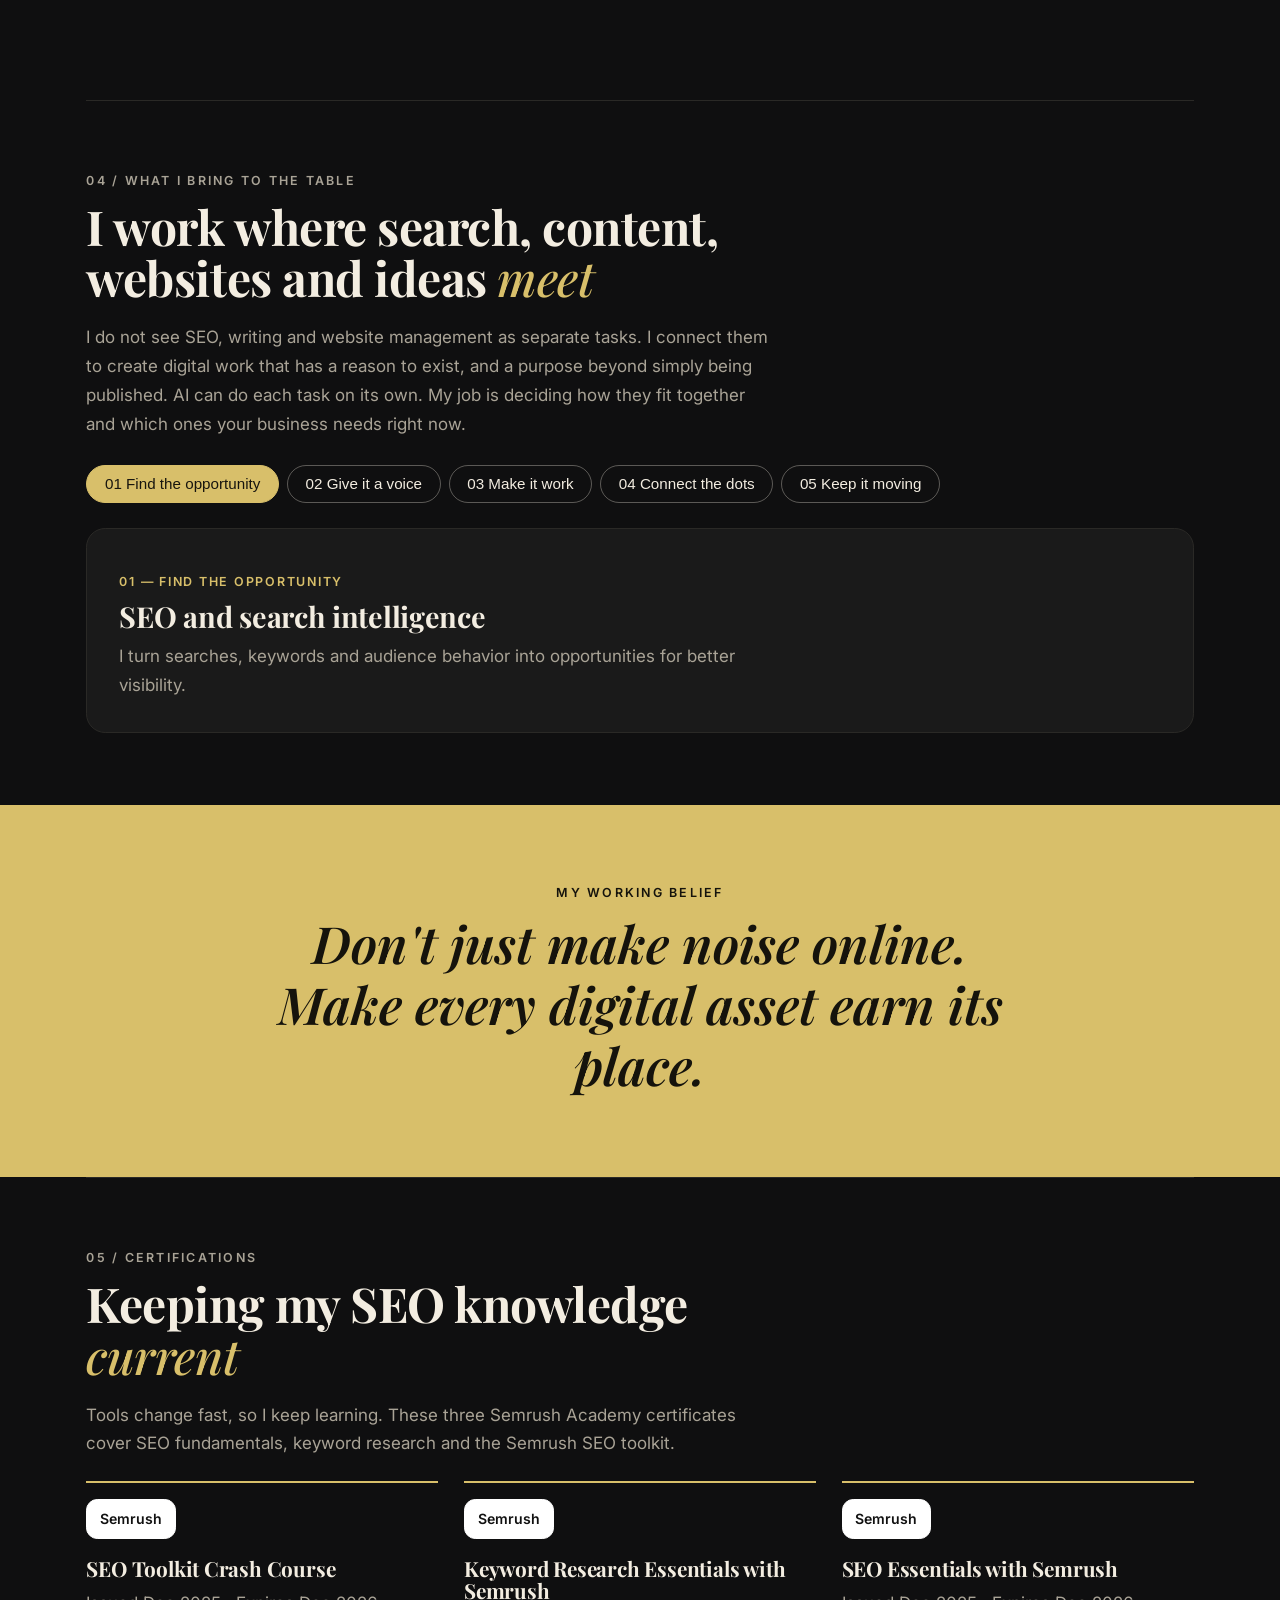
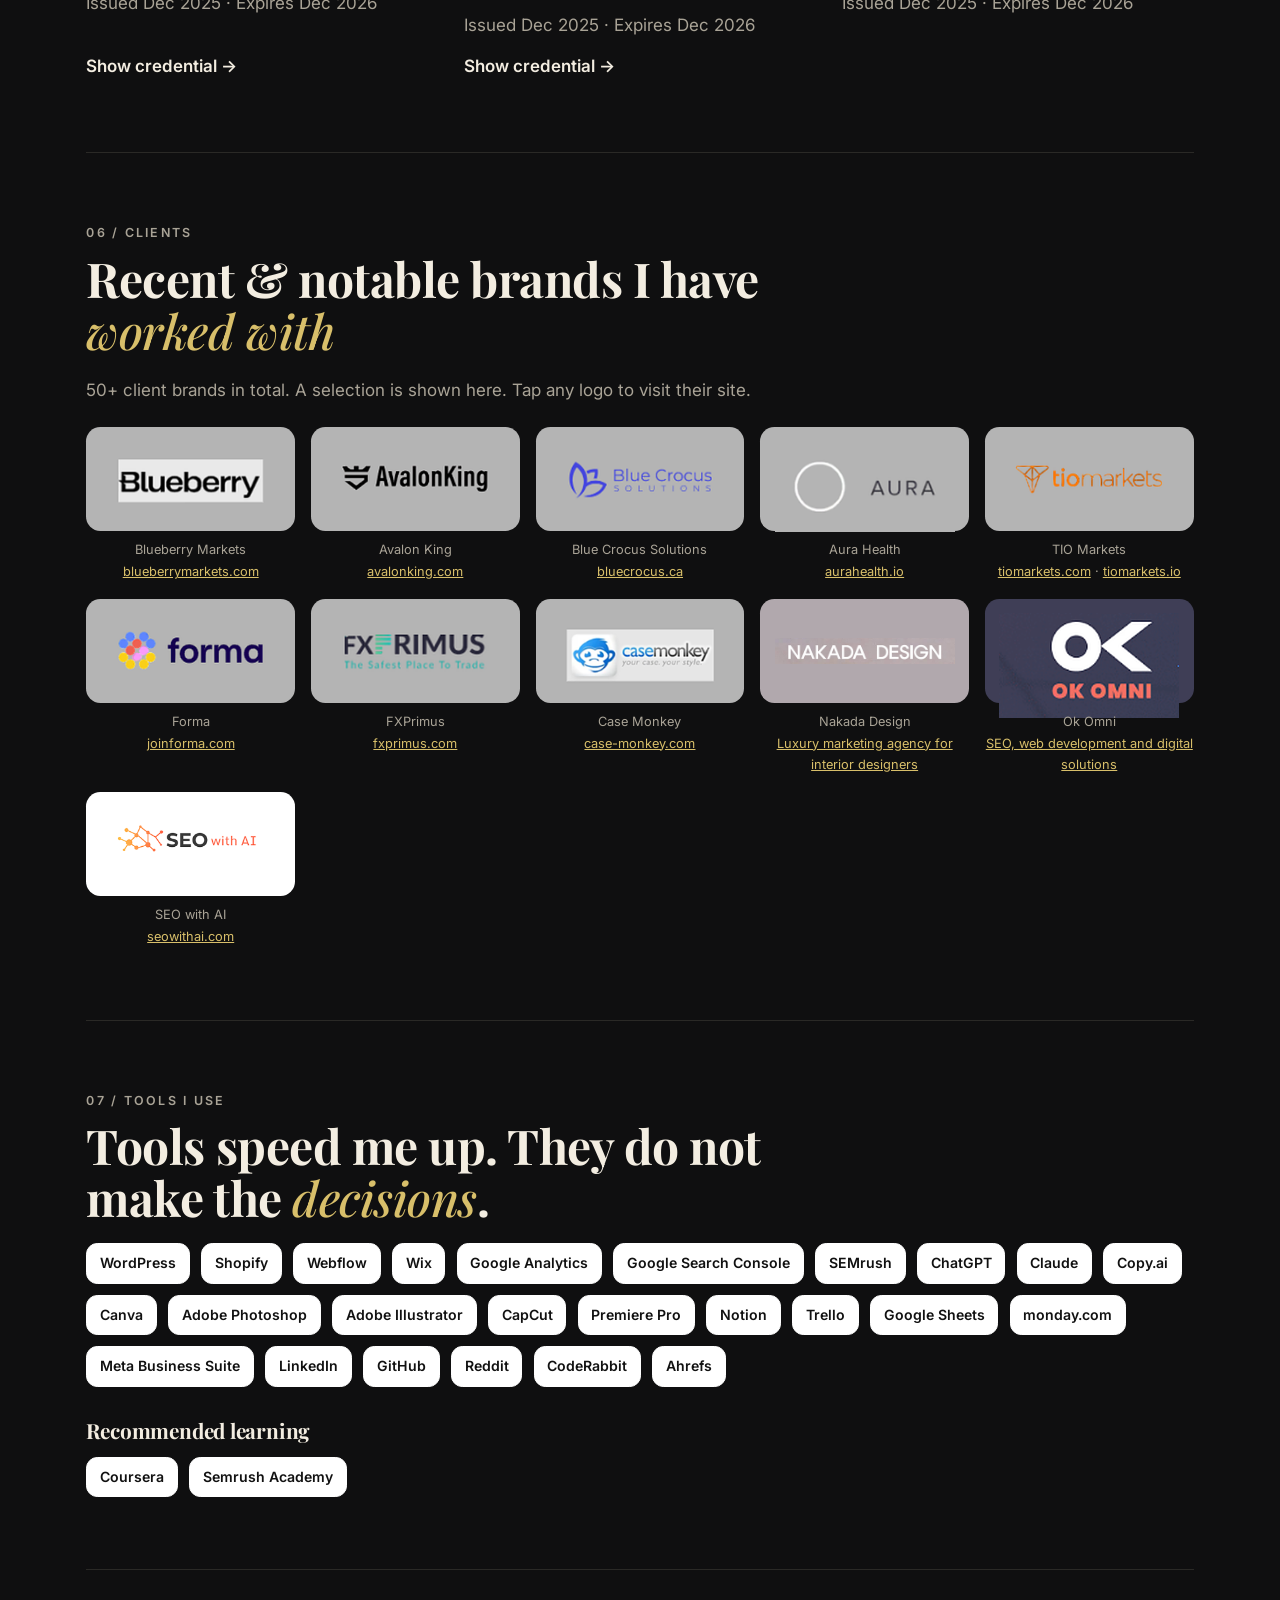
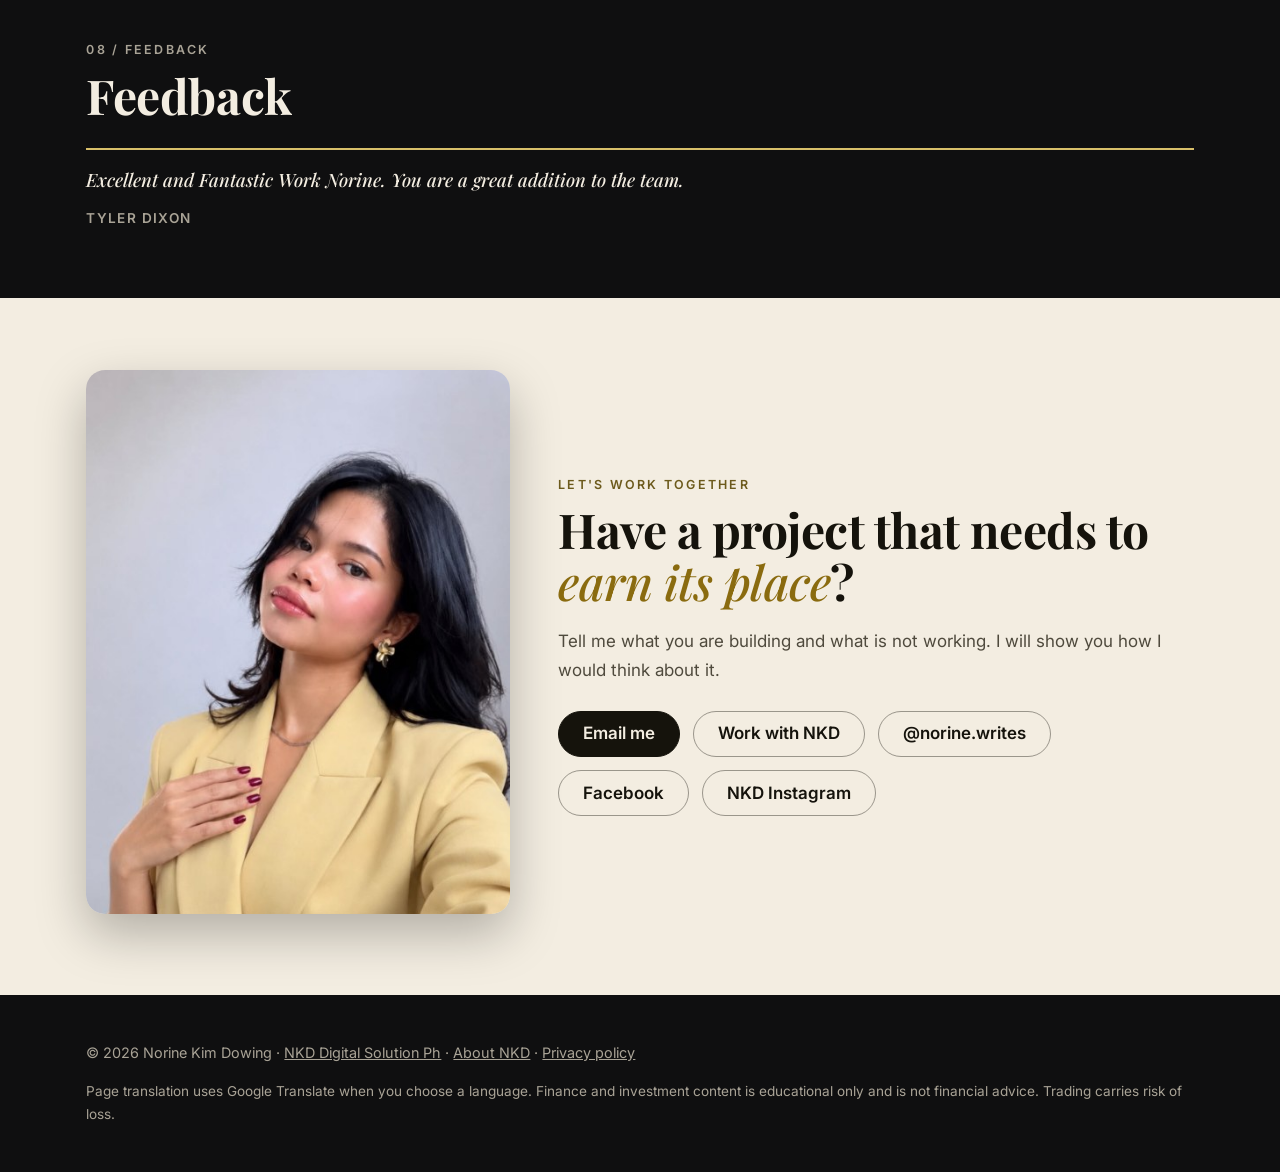
==== commit 407dd700: "Add files via upload" ====
--- a/index.html
+++ b/index.html
@@ -1,16 +1,16 @@
-<!doctype html><html lang="en"><head><meta charset="utf-8"><meta name="viewport" content="width=device-width,initial-scale=1"><meta name="theme-color" content="#0f0f10"><title>Norine Kim Dowing | SEO, Content and Digital Growth Portfolio</title><meta name="description" content="Portfolio of Norine Kim Dowing, founder of NKD Digital Solution Ph: SEO, SEO content and copywriting, website and CMS management, content strategy and digital growth support."><link rel="canonical" href="https://founder.nkddigitalsolutions.com/"><link rel="icon" href="favicon.png" type="image/png"><meta property="og:url" content="https://founder.nkddigitalsolutions.com/"><meta property="og:title" content="Norine Kim Dowing | SEO, Content and Digital Growth"><meta property="og:image" content="https://nkddigitalsolutions.com/logo.png"><link rel="stylesheet" href="portfolio.css">
+<!doctype html><html lang="en"><head><meta charset="utf-8"><meta name="viewport" content="width=device-width,initial-scale=1"><meta name="theme-color" content="#0f0f10"><title>Norine Kim Dowing | SEO, Content and Digital Growth Strategist</title><meta name="description" content="Portfolio of Norine Kim Dowing, founder of NKD Digital Solution Ph: SEO, SEO content and copywriting, website and CMS management, content strategy and digital growth support."><link rel="canonical" href="https://founder.nkddigitalsolutions.com/"><link rel="icon" href="favicon.png" type="image/png"><meta property="og:url" content="https://founder.nkddigitalsolutions.com/"><meta property="og:title" content="Norine Kim Dowing | SEO, Content and Digital Growth"><meta property="og:image" content="https://nkddigitalsolutions.com/logo.png"><link rel="stylesheet" href="portfolio.css">
 <script type="application/ld+json">{"@context":"https://schema.org","@type":"Person","name":"Norine Kim Dowing","jobTitle":"Founder, SEO and content specialist","worksFor":{"@type":"Organization","name":"NKD Digital Solution Ph","url":"https://nkddigitalsolutions.com"},"url":"https://founder.nkddigitalsolutions.com/","sameAs":["https://instagram.com/norine.writes","https://www.facebook.com/profile.php?id=61594310072320","https://instagram.com/nkdds.media"]}</script></head><body><div id="pg"></div><div id="gte" style="position:absolute;left:-9999px"></div>
 <header><div class="w nav"><a class="brand" href="#top"><img src="logo-mark.png" alt="NKD mark" width="26" height="34"><span>Norine Kim Dowing</span></a><button id="mb" aria-expanded="false" type="button">Menu</button><nav id="nv"><a href="#background">Background</a><a href="#mission">Mission</a><a href="#skills">Skills</a><a href="#certs">Certificates</a><a href="#clients">Clients</a><a href="#impressions">Feedback</a><a href="#contact">Contact</a><a href="https://nkddigitalsolutions.com/about/">NKD</a></nav><span class="lw"><button id="lg" type="button" aria-label="Change language" aria-expanded="false"><svg width="20" height="20" viewBox="0 0 24 24" fill="none" stroke="currentColor" stroke-width="1.8"><circle cx="12" cy="12" r="9"/><path d="M3 12h18M12 3c3 3.2 3 14.8 0 18M12 3c-3 3.2-3 14.8 0 18"/></svg></button><ul id="lm" hidden></ul></span></div></header>
-<main id="top"><div class="w"><section class="hero"><div class="ht"><p class="eyebrow">Founder portfolio</p><h1>Norine<br>Kim Dowing</h1><p class="kicker">Your time | finance | leverage management and literacy partner you need!</p><p class="sub"><em>Expanding my digital horizons. NKD at your service!</em></p><p class="lead">A 22-year-old Filipina who started with a single step in the digital industry. More than 4 years of experience working with clients across the world. Now the founder of <a href="https://nkddigitalsolutions.com">NKD Digital Solutions PH</a>, which handles businesses, provides better services and collaborates with creators around the globe.</p><p class="lead">I am passionate about helping business owners, and I love continuously inspiring, advocating and helping young Filipina women and thousands of women around the world hone their skills and gain experience in this life-changing industry.</p><div class="acts"><a class="btn" href="#clients">See my work</a><a class="btn o" href="https://instagram.com/norine.writes" target="_blank" rel="noopener">@norine.writes</a></div></div><div class="hp"><div class="arch"><img src="founder.jpg" alt="Portrait of Norine Kim Dowing, founder of NKD Digital Solution Ph" width="606" height="872"></div><span class="tag">Founder and CEO<br>NKD Digital Solutions</span></div></section></div>
+<main id="top"><div class="w"><section class="hero"><div class="ht"><p class="eyebrow">Founder portfolio</p><h1>Norine<br>Kim Dowing</h1><p class="kicker">Your time | finance | leverage management and literacy partner you need!</p><p class="sub"><em>I help you decide what is worth building online, then build it.</em></p><p class="lead">I started as a virtual assistant and now run <a href="https://nkddigitalsolutions.com">NKD Digital Solutions PH</a>. Four-plus years of working with clients around the world taught me one thing: the businesses that win online are not the ones that publish the most. They are the ones that decide best.</p><p class="lead">I am passionate about helping business owners, and about helping young Filipina women and women around the world build skills in this industry.</p><div class="acts"><a class="btn" href="#clients">See my work</a><a class="btn o" href="https://instagram.com/norine.writes" target="_blank" rel="noopener">@norine.writes</a></div></div><div class="hp"><div class="arch"><img src="founder.jpg" alt="Portrait of Norine Kim Dowing, founder of NKD Digital Solution Ph" width="606" height="872"></div><span class="tag">Founder and CEO<br>NKD Digital Solutions</span></div></section></div>
 <div class="tick" aria-hidden="true"><div><span>SEO</span><span>Content</span><span>Websites</span><span>Research</span><span>Analytics</span><span>Finance education</span><span>SEO</span><span>Content</span><span>Websites</span><span>Research</span><span>Analytics</span><span>Finance education</span></div></div>
 <div class="w"><section id="background"><p class="num">01 / Background</p><h2>Education and <em>experience</em></h2><div class="bgwrap"><figure class="bgfig"><img src="founder-bg.jpg" alt="Norine Kim Dowing looking to the side, wearing a yellow blazer" width="494" height="872" loading="lazy"></figure><div class="two"><div><h3>Education</h3><ul class="tl2"><li><b>BA Mass Communication, major in Journalism</b><span>2023</span></li><li><b>Humanities and Social Sciences</b><span>2018</span></li></ul></div><div><h3>Work and career experience</h3><ul class="tl2"><li><b>Founder and CEO, NKD Digital Solutions</b><span>Present</span></li><li><b>SEO specialist and writer</b><span>2023 to 2025</span></li><li><b>Executive assistant and virtual assistant</b><span>2022</span></li></ul></div></div></div></section>
-<section id="mission"><p class="num">02 / Mission and vision</p><h2>Easier to find. Easier to understand. <em>More valuable.</em></h2><div class="two"><div><h3>My mission</h3><p>To help businesses build a stronger digital presence, and to educate on finance flow, leverage, investment literacy and website traffic, through strategic SEO, meaningful content and thoughtful website optimization.</p><p>My mission is to turn ideas into digital experiences that are easier to find, easier to understand, and more valuable to the people they are meant to reach. I combine strategy, creativity, technology and continuous learning to create digital work that supports real business growth, not just visibility for the sake of visibility.</p></div><div><h3>My vision</h3><p>To become a trusted digital growth professional known for connecting SEO, content, websites and modern technology in smarter and more meaningful ways.</p><p>I envision a digital world where businesses, especially growing and emerging brands, can build an online presence that is visible, credible, useful and built to grow. I will keep evolving with the digital landscape, embracing new technologies and AI while keeping human creativity, strategy and purpose at the center of the work.</p></div></div></section>
+<section id="mission"><p class="num">02 / Mission and vision</p><h2>Easier to find. Easier to understand. <em>Easier to choose.</em></h2><div class="two"><div><h3>My mission</h3><p>To help businesses build a stronger digital presence, and to educate on finance flow, leverage, investment literacy and website traffic, through strategic SEO, meaningful content and thoughtful website optimization.</p><p>My mission is to turn ideas into digital experiences that are easier to find, easier to understand, and more valuable to the people they are meant to reach. I combine strategy, creativity, technology and continuous learning to create digital work that supports real business growth, not just visibility for the sake of visibility.</p></div><div><h3>My vision</h3><p>To become a trusted digital growth professional known for connecting SEO, content, websites and modern technology in smarter and more meaningful ways.</p><p>I envision a digital world where businesses, especially growing and emerging brands, can build an online presence that is visible, credible, useful and built to grow. I will keep evolving with the digital landscape, embracing new technologies and AI while keeping human creativity, strategy and purpose at the center of the work.</p></div></div></section>
 <section id="skills"><p class="num">03 / Skills</p><h2>Five skills, <em>one connected system</em></h2><p class="lead">I bring together SEO, content, website optimization, research and digital marketing to help business owners and start-ups build a stronger, more discoverable online presence, and to educate start-ups on finance flow, leverage, investment literacy and website traffic. My strength is seeing how these areas connect: turning research into strategy, strategy into content, and content into optimized digital experiences.</p><ol class="rows"><li><span class="n">01</span><h3>SEO and search optimization</h3><p>Keyword research, on-page SEO, metadata, search intent, internal linking, content optimization, and improving website visibility.</p></li><li><span class="n">02</span><h3>SEO content and copywriting</h3><p>Creating and refining clear, useful, search-focused content for blogs, websites, landing pages, and digital platforms.</p></li><li><span class="n">03</span><h3>Website and CMS management</h3><p>Managing and optimizing website content across WordPress, Shopify, Webflow, Wix, and other content management platforms.</p></li><li><span class="n">04</span><h3>Content strategy and research</h3><p>Identifying relevant topics, researching audiences and search behavior, organizing content, and building practical content directions.</p></li><li><span class="n">05</span><h3>Digital marketing and growth support</h3><p>Supporting businesses with content planning, online research, website presence, social media content, analytics, and day-to-day digital marketing execution.</p></li></ol></section>
-<section id="approach"><p class="num">04 / What I bring to the table</p><h2>I work where search, content, websites and ideas <em>meet</em></h2><p class="lead">I do not see SEO, writing and website management as separate tasks. I connect them to create digital work that has a reason to exist, and a purpose beyond simply being published.</p><div class="tabs" id="bt"></div><div class="panel" id="bp"></div></section></div>
+<section id="approach"><p class="num">04 / What I bring to the table</p><h2>I work where search, content, websites and ideas <em>meet</em></h2><p class="lead">I do not see SEO, writing and website management as separate tasks. I connect them to create digital work that has a reason to exist, and a purpose beyond simply being published. AI can do each task on its own. My job is deciding how they fit together and which ones your business needs right now.</p><div class="tabs" id="bt"></div><div class="panel" id="bp"></div></section></div>
 <section class="belief"><div class="w"><p class="num">My working belief</p><p class="bq">Don't just make noise online. Make every digital asset earn its place.</p></div></section>
-<div class="w"><section id="certs"><p class="num">05 / Certifications</p><h2>Keeping my SEO knowledge <em>current</em></h2><p class="lead">I keep building my skills through Semrush Academy. These three certificates cover SEO fundamentals, keyword research and the Semrush SEO toolkit.</p><div class="grid" id="cc"></div></section>
+<div class="w"><section id="certs"><p class="num">05 / Certifications</p><h2>Keeping my SEO knowledge <em>current</em></h2><p class="lead">Tools change fast, so I keep learning. These three Semrush Academy certificates cover SEO fundamentals, keyword research and the Semrush SEO toolkit.</p><div class="grid" id="cc"></div></section>
 <section id="clients"><p class="num">06 / Clients</p><h2>Recent &amp; notable brands I have <em>worked with</em></h2><p class="lead">50+ client brands in total. A selection is shown here. Tap any logo to visit their site.</p><div id="cl"></div></section>
-<section id="tools"><p class="num">07 / Tools I use</p><h2>The platforms behind the <em>work</em></h2><div class="pl" id="tl"></div><h3 class="mt">Recommended learning</h3><div class="pl" id="rl"></div></section>
+<section id="tools"><p class="num">07 / Tools I use</p><h2>Tools speed me up. They do not make the <em>decisions</em>.</h2><div class="pl" id="tl"></div><h3 class="mt">Recommended learning</h3><div class="pl" id="rl"></div></section>
 <section id="impressions"><p class="num">08 / Feedback</p><h2>Feedback</h2><div class="imps" id="imps"><figure class="imp"><blockquote>Excellent and Fantastic Work Norine. You are a great addition to the team.</blockquote><figcaption>Tyler Dixon</figcaption></figure></div></section></div>
-<section id="contact" class="dark"><div class="w cwrap"><div class="cph"><img src="founder-2.jpg" alt="Norine Kim Dowing in a yellow blazer" width="483" height="875" loading="lazy"></div><div><p class="num">Let's work together</p><h2>Have a project that needs to <em>earn its place</em>?</h2><p class="lead">Tell me what you are building and where you want to go.</p><div class="acts"><a class="btn y" id="em" href="#">Email me</a><a class="btn o2" href="https://nkddigitalsolutions.com/contact/">Work with NKD</a><a class="btn o2" id="ig2" href="https://instagram.com/norine.writes" target="_blank" rel="noopener">@norine.writes</a><a class="btn o2" id="fb" href="#" target="_blank" rel="noopener">Facebook</a><a class="btn o2" id="ig" href="#" target="_blank" rel="noopener">NKD Instagram</a></div></div></div></section></main>
+<section id="contact" class="dark"><div class="w cwrap"><div class="cph"><img src="founder-2.jpg" alt="Norine Kim Dowing in a yellow blazer" width="483" height="875" loading="lazy"></div><div><p class="num">Let's work together</p><h2>Have a project that needs to <em>earn its place</em>?</h2><p class="lead">Tell me what you are building and what is not working. I will show you how I would think about it.</p><div class="acts"><a class="btn y" id="em" href="#">Email me</a><a class="btn o2" href="https://nkddigitalsolutions.com/contact/">Work with NKD</a><a class="btn o2" id="ig2" href="https://instagram.com/norine.writes" target="_blank" rel="noopener">@norine.writes</a><a class="btn o2" id="fb" href="#" target="_blank" rel="noopener">Facebook</a><a class="btn o2" id="ig" href="#" target="_blank" rel="noopener">NKD Instagram</a></div></div></div></section></main>
 <footer><div class="w"><p>&copy; 2026 Norine Kim Dowing &middot; <a href="https://nkddigitalsolutions.com">NKD Digital Solution Ph</a> &middot; <a href="https://nkddigitalsolutions.com/about/">About NKD</a> &middot; <a href="https://nkddigitalsolutions.com/privacy/">Privacy policy</a></p><p class="note">Page translation uses Google Translate when you choose a language. Finance and investment content is educational only and is not financial advice. Trading carries risk of loss.</p></div></footer><script src="portfolio.js"></script></body></html>
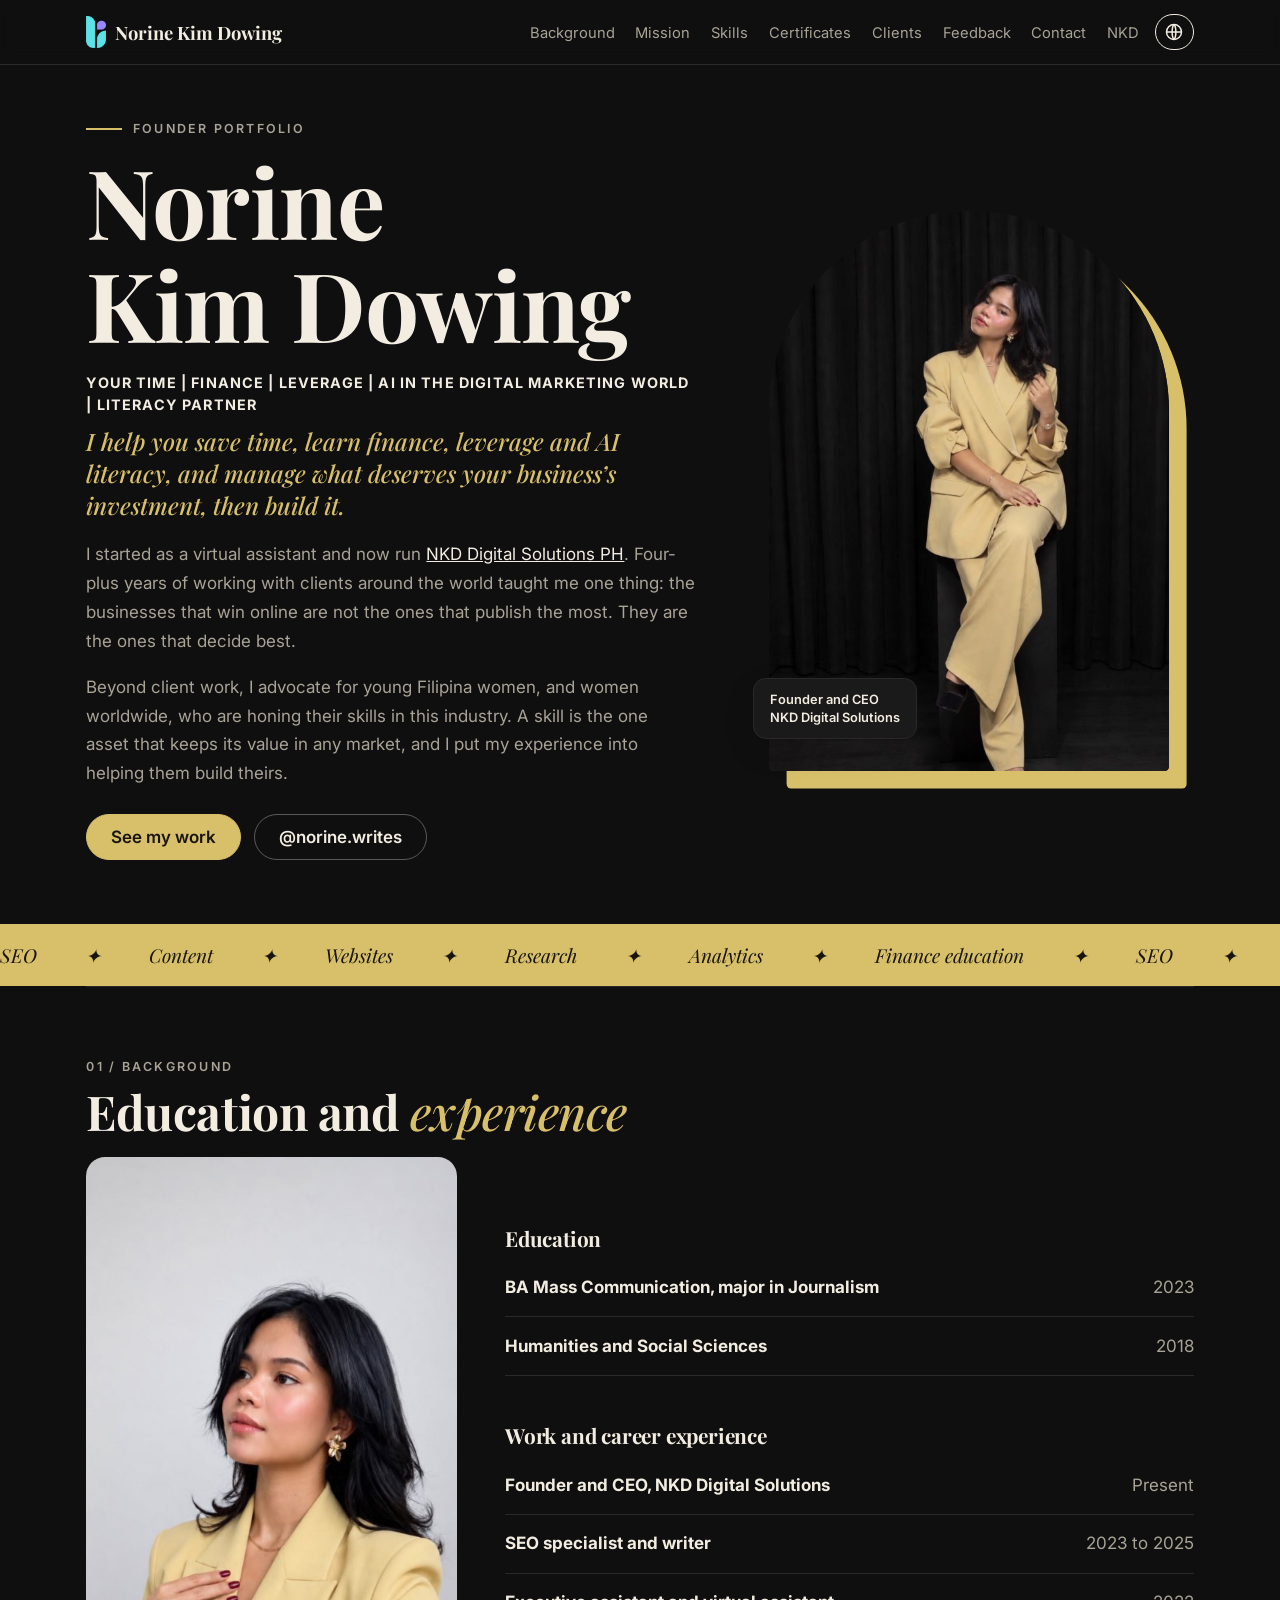
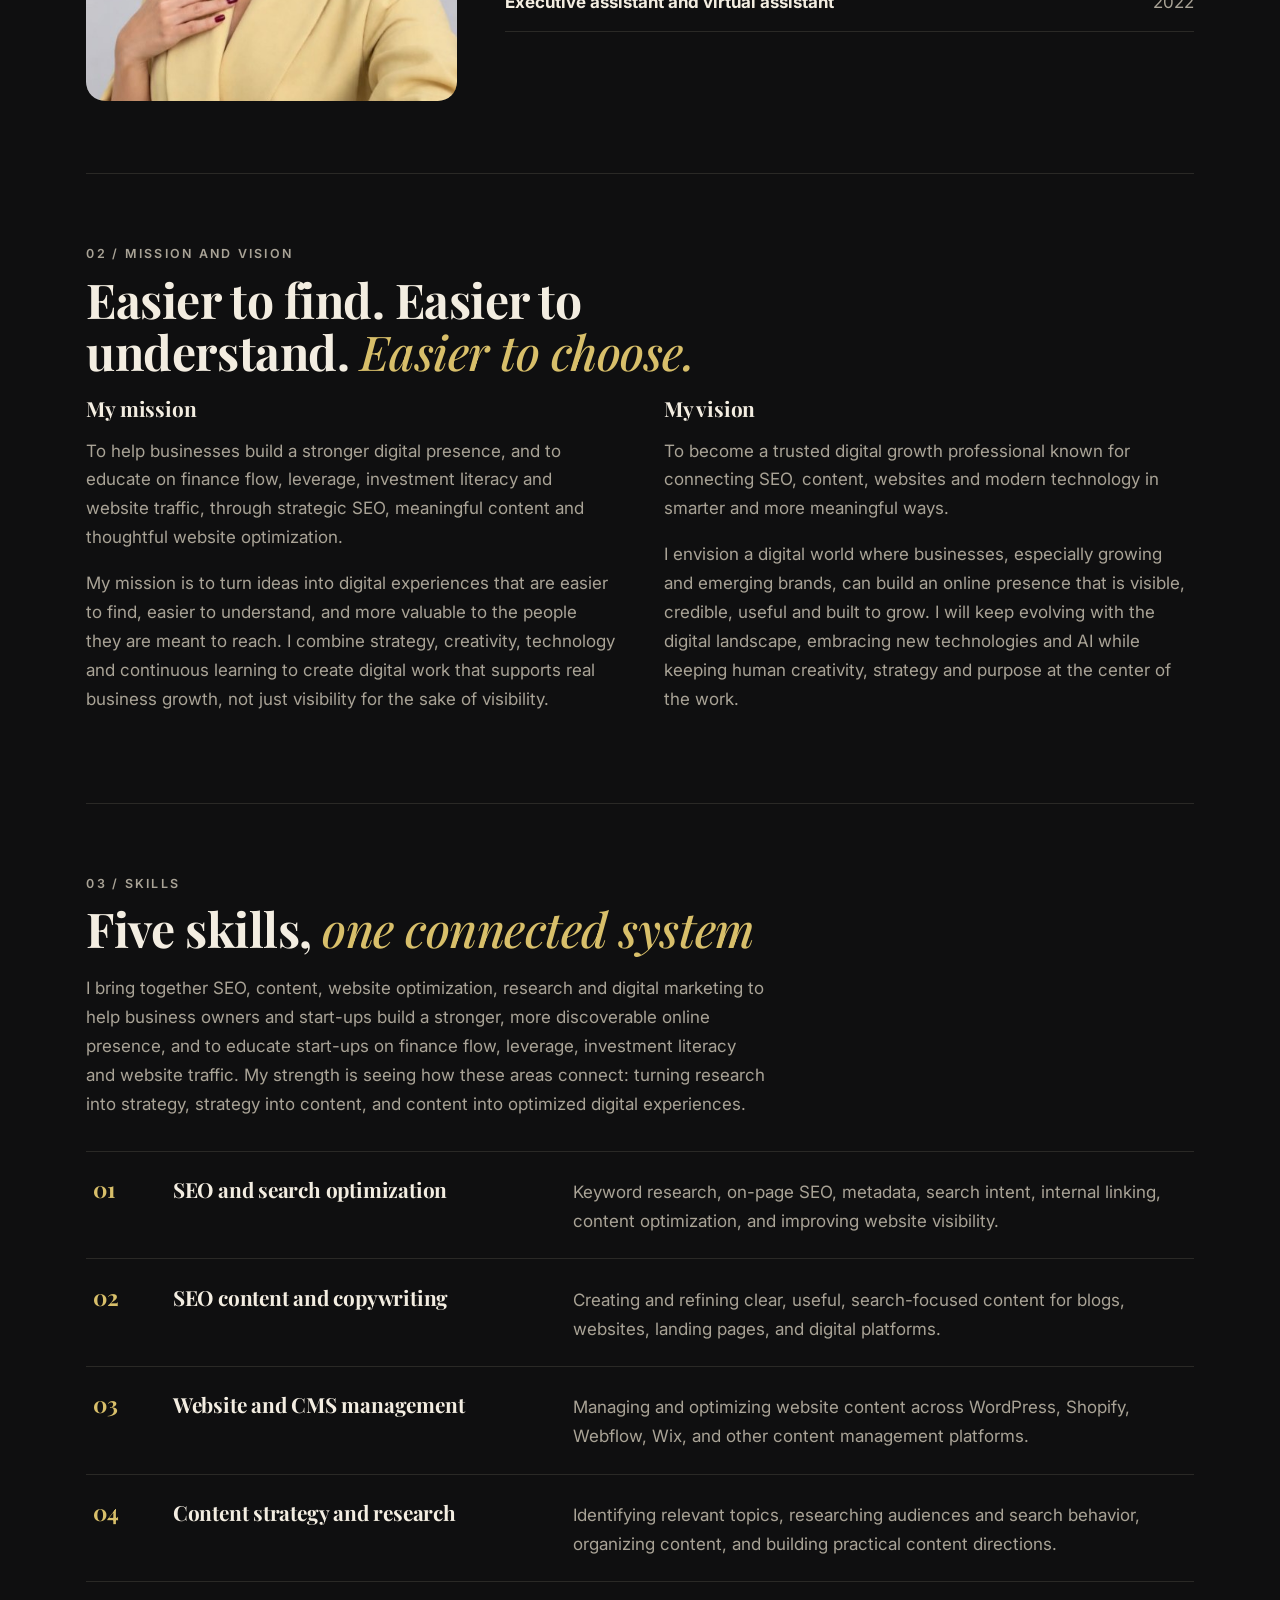
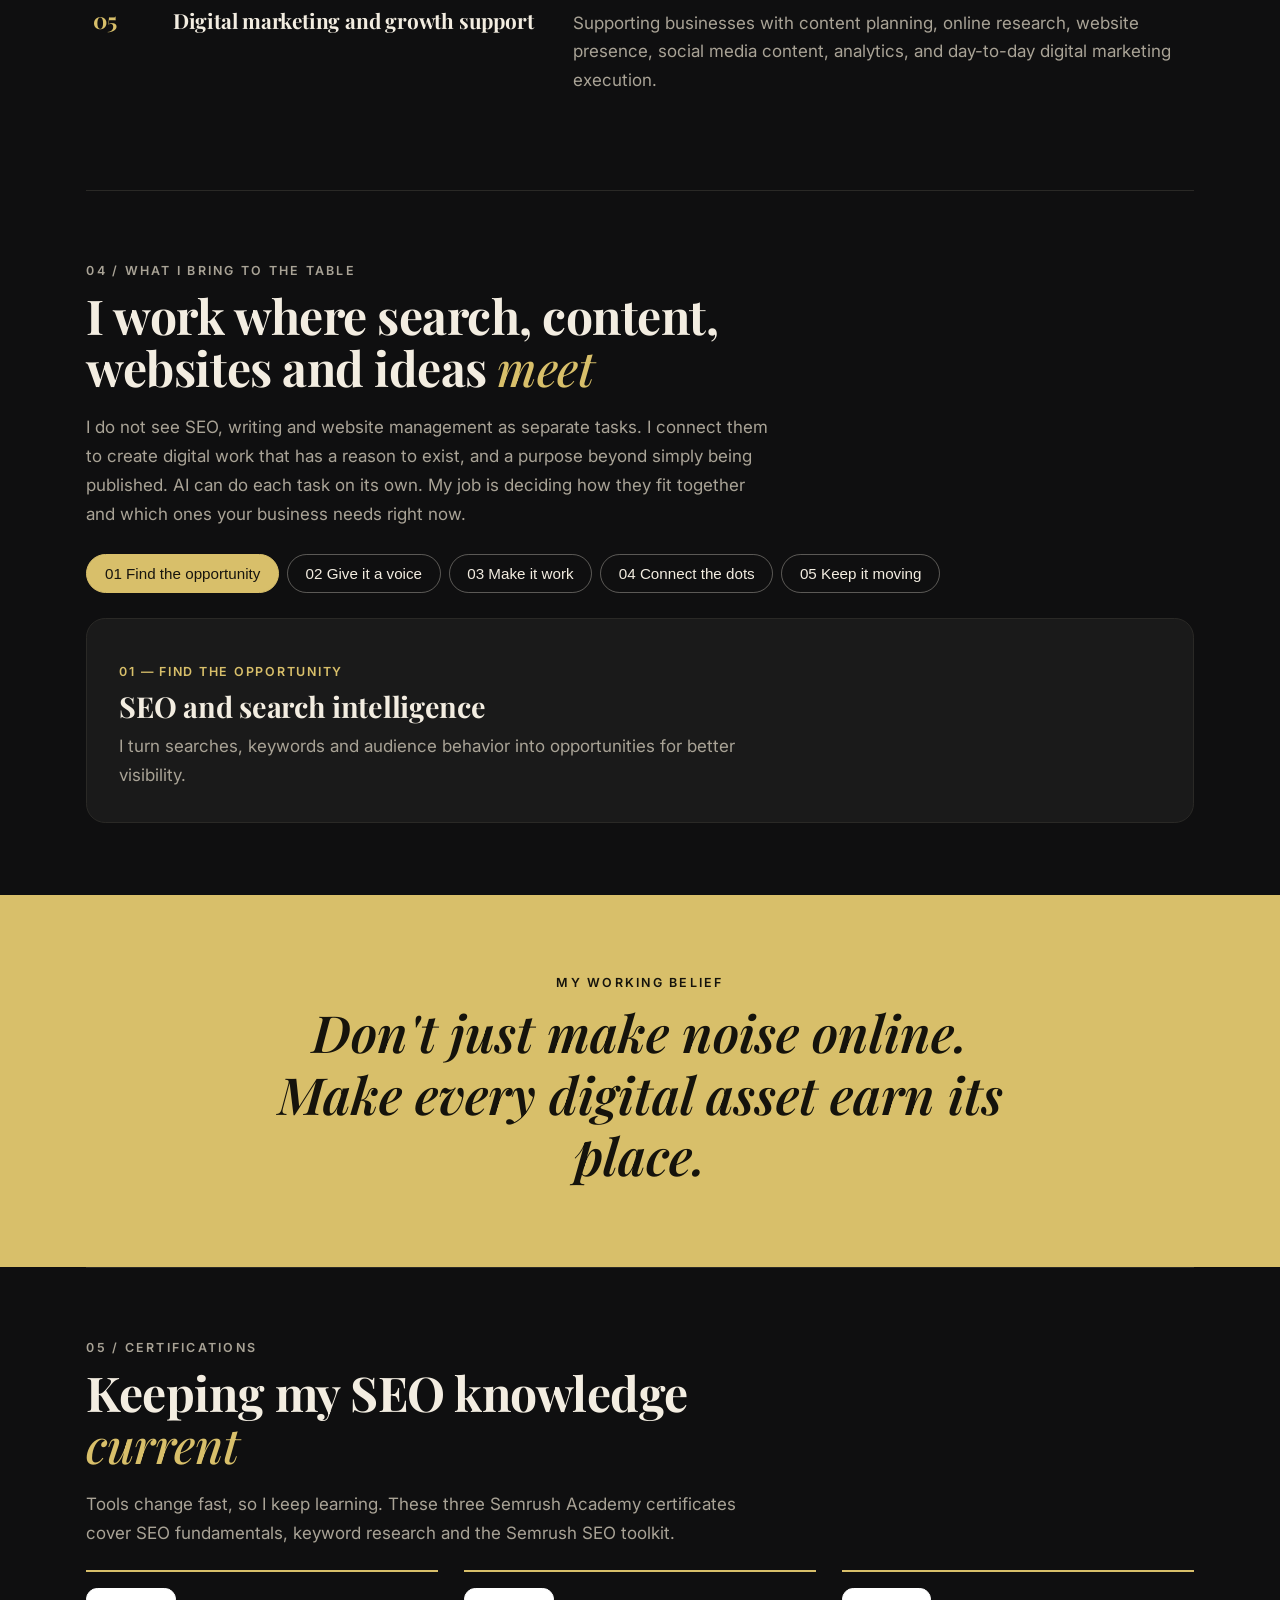
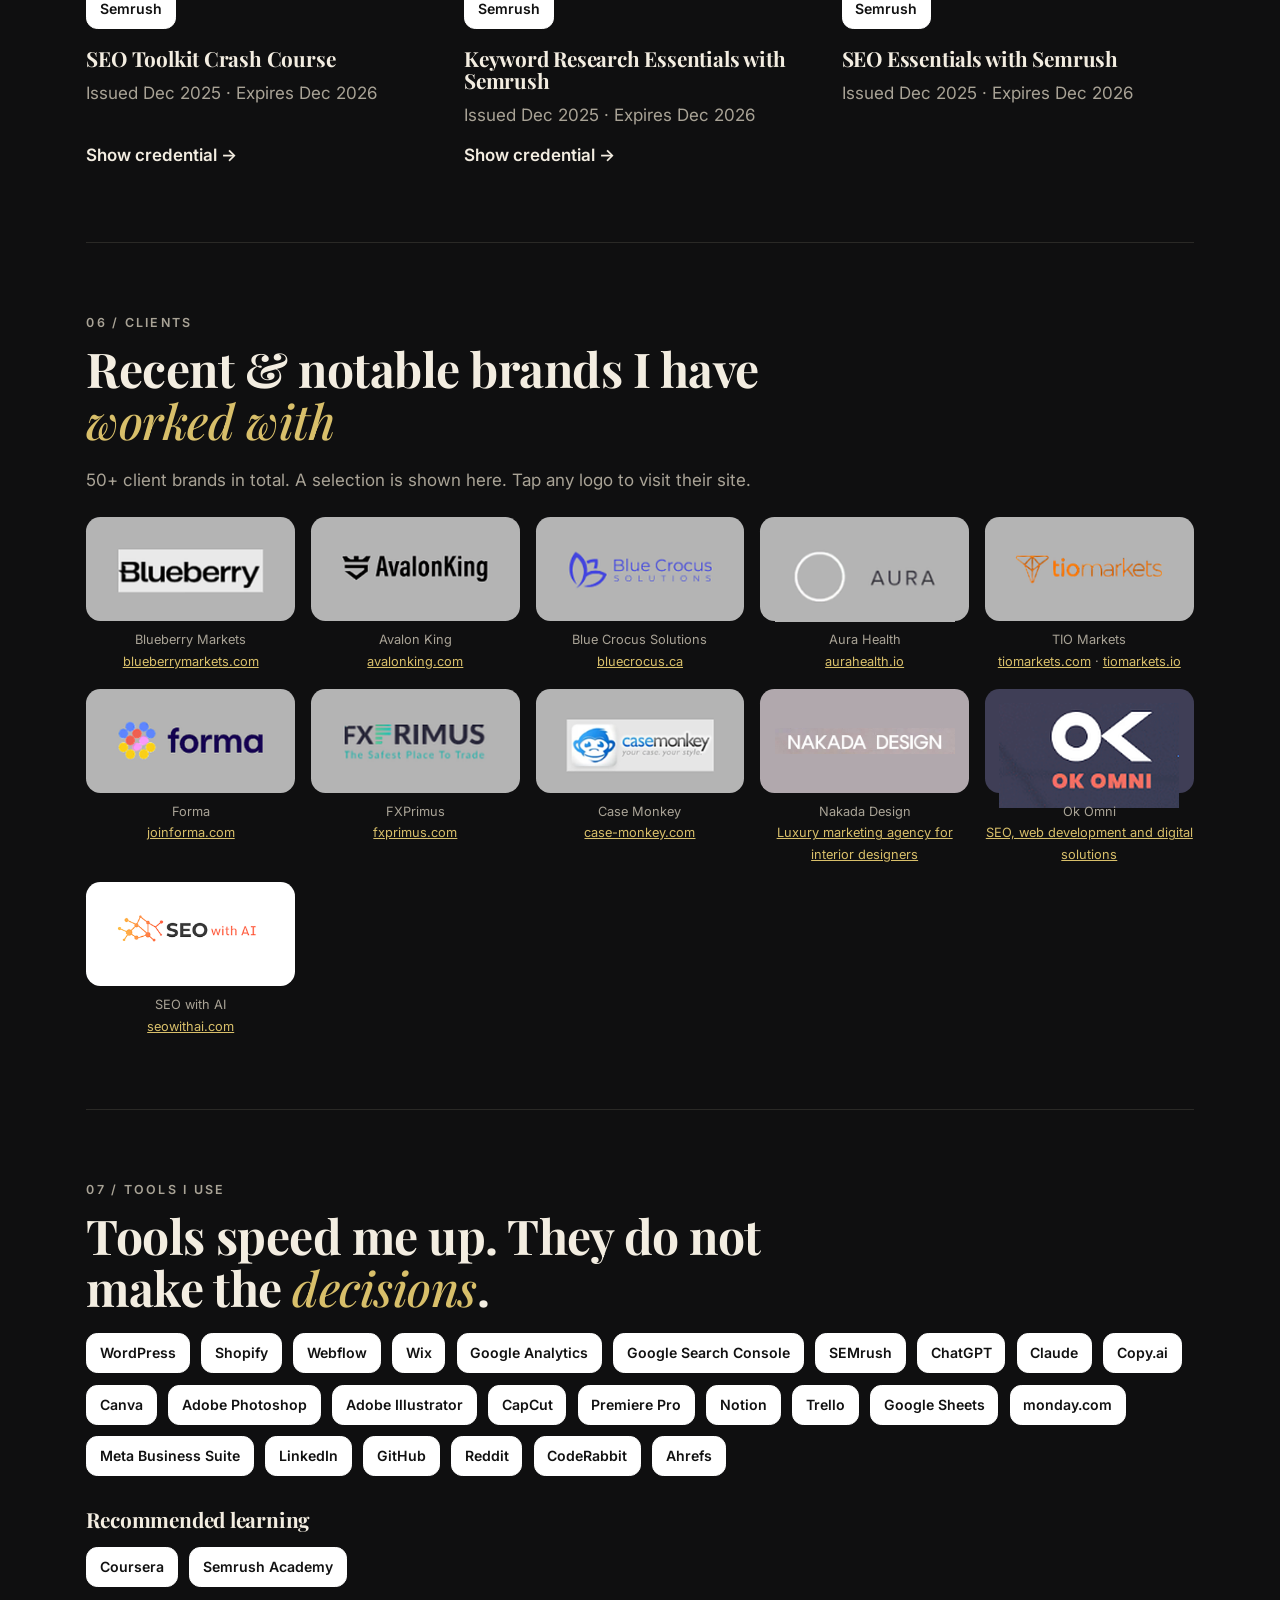
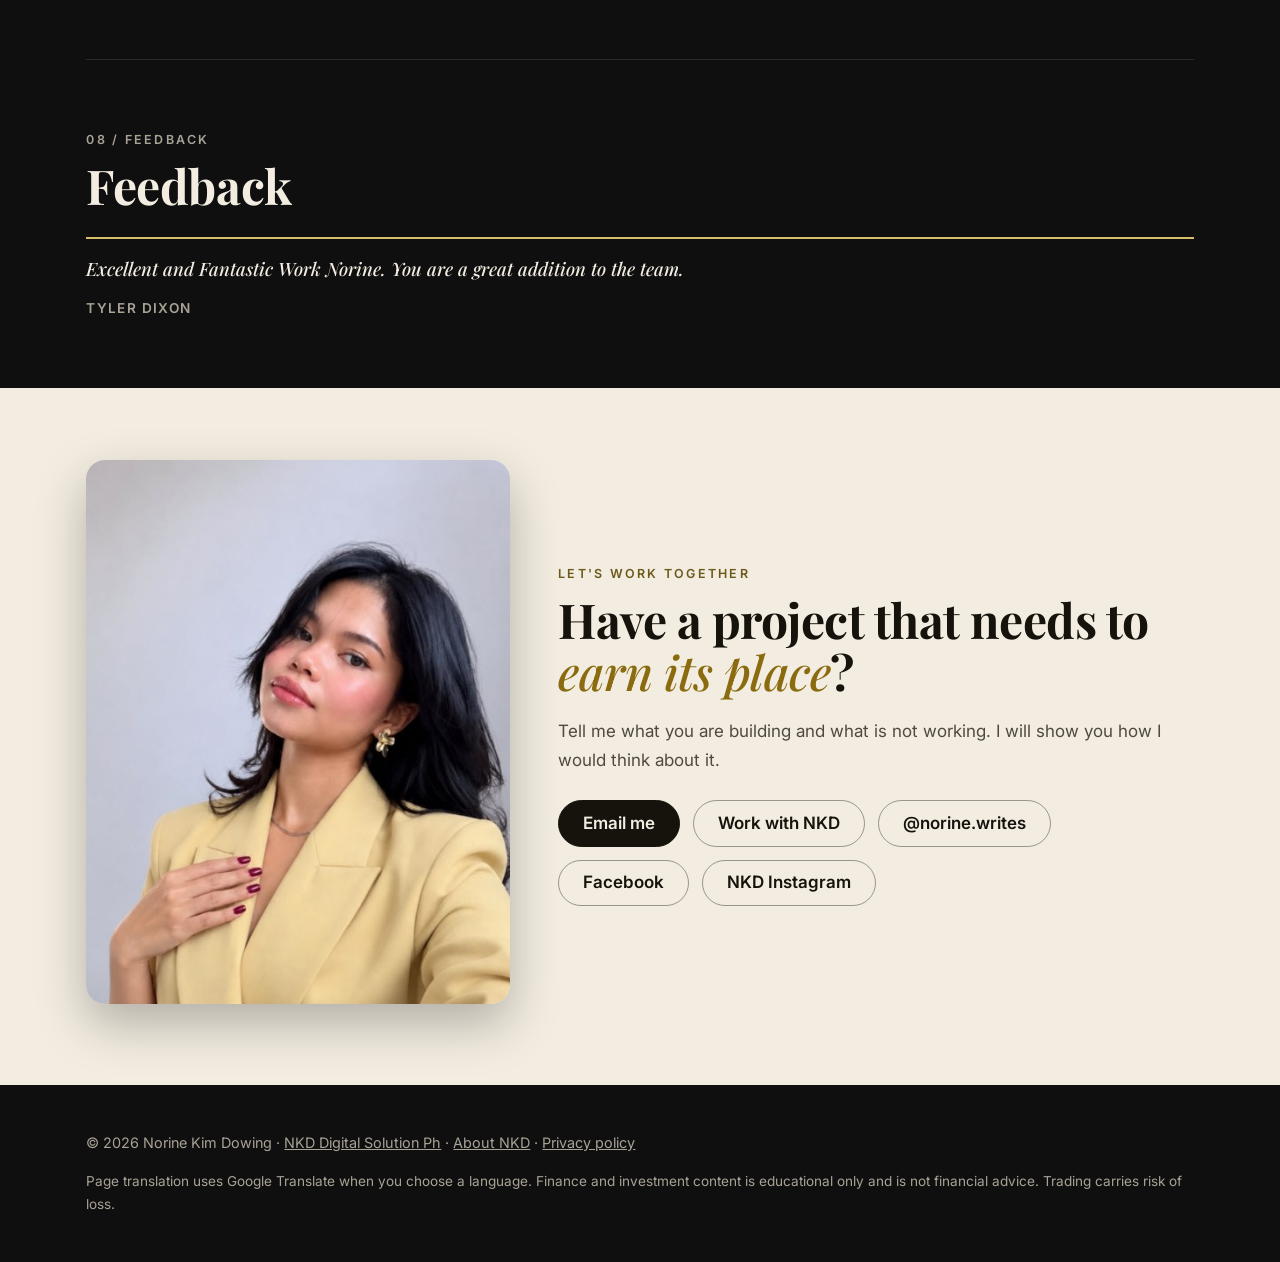
==== commit 436eba10: "Rename index (8).html to index.html" ====
--- a/index.html
+++ b/index.html
@@ -1,7 +1,7 @@
 <!doctype html><html lang="en"><head><meta charset="utf-8"><meta name="viewport" content="width=device-width,initial-scale=1"><meta name="theme-color" content="#0f0f10"><title>Norine Kim Dowing | SEO, Content and Digital Growth Strategist</title><meta name="description" content="Portfolio of Norine Kim Dowing, founder of NKD Digital Solution Ph: SEO, SEO content and copywriting, website and CMS management, content strategy and digital growth support."><link rel="canonical" href="https://founder.nkddigitalsolutions.com/"><link rel="icon" href="favicon.png" type="image/png"><meta property="og:url" content="https://founder.nkddigitalsolutions.com/"><meta property="og:title" content="Norine Kim Dowing | SEO, Content and Digital Growth"><meta property="og:image" content="https://nkddigitalsolutions.com/logo.png"><link rel="stylesheet" href="portfolio.css">
 <script type="application/ld+json">{"@context":"https://schema.org","@type":"Person","name":"Norine Kim Dowing","jobTitle":"Founder, SEO and content specialist","worksFor":{"@type":"Organization","name":"NKD Digital Solution Ph","url":"https://nkddigitalsolutions.com"},"url":"https://founder.nkddigitalsolutions.com/","sameAs":["https://instagram.com/norine.writes","https://www.facebook.com/profile.php?id=61594310072320","https://instagram.com/nkdds.media"]}</script></head><body><div id="pg"></div><div id="gte" style="position:absolute;left:-9999px"></div>
 <header><div class="w nav"><a class="brand" href="#top"><img src="logo-mark.png" alt="NKD mark" width="26" height="34"><span>Norine Kim Dowing</span></a><button id="mb" aria-expanded="false" type="button">Menu</button><nav id="nv"><a href="#background">Background</a><a href="#mission">Mission</a><a href="#skills">Skills</a><a href="#certs">Certificates</a><a href="#clients">Clients</a><a href="#impressions">Feedback</a><a href="#contact">Contact</a><a href="https://nkddigitalsolutions.com/about/">NKD</a></nav><span class="lw"><button id="lg" type="button" aria-label="Change language" aria-expanded="false"><svg width="20" height="20" viewBox="0 0 24 24" fill="none" stroke="currentColor" stroke-width="1.8"><circle cx="12" cy="12" r="9"/><path d="M3 12h18M12 3c3 3.2 3 14.8 0 18M12 3c-3 3.2-3 14.8 0 18"/></svg></button><ul id="lm" hidden></ul></span></div></header>
-<main id="top"><div class="w"><section class="hero"><div class="ht"><p class="eyebrow">Founder portfolio</p><h1>Norine<br>Kim Dowing</h1><p class="kicker">Your time | finance | leverage management and literacy partner you need!</p><p class="sub"><em>I help you decide what is worth building online, then build it.</em></p><p class="lead">I started as a virtual assistant and now run <a href="https://nkddigitalsolutions.com">NKD Digital Solutions PH</a>. Four-plus years of working with clients around the world taught me one thing: the businesses that win online are not the ones that publish the most. They are the ones that decide best.</p><p class="lead">I am passionate about helping business owners, and about helping young Filipina women and women around the world build skills in this industry.</p><div class="acts"><a class="btn" href="#clients">See my work</a><a class="btn o" href="https://instagram.com/norine.writes" target="_blank" rel="noopener">@norine.writes</a></div></div><div class="hp"><div class="arch"><img src="founder.jpg" alt="Portrait of Norine Kim Dowing, founder of NKD Digital Solution Ph" width="606" height="872"></div><span class="tag">Founder and CEO<br>NKD Digital Solutions</span></div></section></div>
+<main id="top"><div class="w"><section class="hero"><div class="ht"><p class="eyebrow">Founder portfolio</p><h1>Norine<br>Kim Dowing</h1><p class="kicker">Your Time | Finance | Leverage | AI in the Digital Marketing World | Literacy Partner</p><p class="sub"><em>I help you save time, learn finance, leverage and AI literacy, and manage what deserves your business&rsquo;s investment, then build it.</em></p><p class="lead">I started as a virtual assistant and now run <a href="https://nkddigitalsolutions.com">NKD Digital Solutions PH</a>. Four-plus years of working with clients around the world taught me one thing: the businesses that win online are not the ones that publish the most. They are the ones that decide best.</p><p class="lead">Beyond client work, I advocate for young Filipina women, and women worldwide, who are honing their skills in this industry. A skill is the one asset that keeps its value in any market, and I put my experience into helping them build theirs.</p><div class="acts"><a class="btn" href="#clients">See my work</a><a class="btn o" href="https://instagram.com/norine.writes" target="_blank" rel="noopener">@norine.writes</a></div></div><div class="hp"><div class="arch"><img src="founder.jpg" alt="Portrait of Norine Kim Dowing, founder of NKD Digital Solution Ph" width="606" height="872"></div><span class="tag">Founder and CEO<br>NKD Digital Solutions</span></div></section></div>
 <div class="tick" aria-hidden="true"><div><span>SEO</span><span>Content</span><span>Websites</span><span>Research</span><span>Analytics</span><span>Finance education</span><span>SEO</span><span>Content</span><span>Websites</span><span>Research</span><span>Analytics</span><span>Finance education</span></div></div>
 <div class="w"><section id="background"><p class="num">01 / Background</p><h2>Education and <em>experience</em></h2><div class="bgwrap"><figure class="bgfig"><img src="founder-bg.jpg" alt="Norine Kim Dowing looking to the side, wearing a yellow blazer" width="494" height="872" loading="lazy"></figure><div class="two"><div><h3>Education</h3><ul class="tl2"><li><b>BA Mass Communication, major in Journalism</b><span>2023</span></li><li><b>Humanities and Social Sciences</b><span>2018</span></li></ul></div><div><h3>Work and career experience</h3><ul class="tl2"><li><b>Founder and CEO, NKD Digital Solutions</b><span>Present</span></li><li><b>SEO specialist and writer</b><span>2023 to 2025</span></li><li><b>Executive assistant and virtual assistant</b><span>2022</span></li></ul></div></div></div></section>
 <section id="mission"><p class="num">02 / Mission and vision</p><h2>Easier to find. Easier to understand. <em>Easier to choose.</em></h2><div class="two"><div><h3>My mission</h3><p>To help businesses build a stronger digital presence, and to educate on finance flow, leverage, investment literacy and website traffic, through strategic SEO, meaningful content and thoughtful website optimization.</p><p>My mission is to turn ideas into digital experiences that are easier to find, easier to understand, and more valuable to the people they are meant to reach. I combine strategy, creativity, technology and continuous learning to create digital work that supports real business growth, not just visibility for the sake of visibility.</p></div><div><h3>My vision</h3><p>To become a trusted digital growth professional known for connecting SEO, content, websites and modern technology in smarter and more meaningful ways.</p><p>I envision a digital world where businesses, especially growing and emerging brands, can build an online presence that is visible, credible, useful and built to grow. I will keep evolving with the digital landscape, embracing new technologies and AI while keeping human creativity, strategy and purpose at the center of the work.</p></div></div></section>
@@ -13,4 +13,4 @@
 <section id="tools"><p class="num">07 / Tools I use</p><h2>Tools speed me up. They do not make the <em>decisions</em>.</h2><div class="pl" id="tl"></div><h3 class="mt">Recommended learning</h3><div class="pl" id="rl"></div></section>
 <section id="impressions"><p class="num">08 / Feedback</p><h2>Feedback</h2><div class="imps" id="imps"><figure class="imp"><blockquote>Excellent and Fantastic Work Norine. You are a great addition to the team.</blockquote><figcaption>Tyler Dixon</figcaption></figure></div></section></div>
 <section id="contact" class="dark"><div class="w cwrap"><div class="cph"><img src="founder-2.jpg" alt="Norine Kim Dowing in a yellow blazer" width="483" height="875" loading="lazy"></div><div><p class="num">Let's work together</p><h2>Have a project that needs to <em>earn its place</em>?</h2><p class="lead">Tell me what you are building and what is not working. I will show you how I would think about it.</p><div class="acts"><a class="btn y" id="em" href="#">Email me</a><a class="btn o2" href="https://nkddigitalsolutions.com/contact/">Work with NKD</a><a class="btn o2" id="ig2" href="https://instagram.com/norine.writes" target="_blank" rel="noopener">@norine.writes</a><a class="btn o2" id="fb" href="#" target="_blank" rel="noopener">Facebook</a><a class="btn o2" id="ig" href="#" target="_blank" rel="noopener">NKD Instagram</a></div></div></div></section></main>
-<footer><div class="w"><p>&copy; 2026 Norine Kim Dowing &middot; <a href="https://nkddigitalsolutions.com">NKD Digital Solution Ph</a> &middot; <a href="https://nkddigitalsolutions.com/about/">About NKD</a> &middot; <a href="https://nkddigitalsolutions.com/privacy/">Privacy policy</a></p><p class="note">Page translation uses Google Translate when you choose a language. Finance and investment content is educational only and is not financial advice. Trading carries risk of loss.</p></div></footer><script src="portfolio.js"></script></body></html>+<footer><div class="w"><p>&copy; 2026 Norine Kim Dowing &middot; <a href="https://nkddigitalsolutions.com">NKD Digital Solution Ph</a> &middot; <a href="https://nkddigitalsolutions.com/about/">About NKD</a> &middot; <a href="https://nkddigitalsolutions.com/privacy/">Privacy policy</a></p><p class="note">Page translation uses Google Translate when you choose a language. Finance and investment content is educational only and is not financial advice. Trading carries risk of loss.</p></div></footer><script src="portfolio.js"></script></body></html>
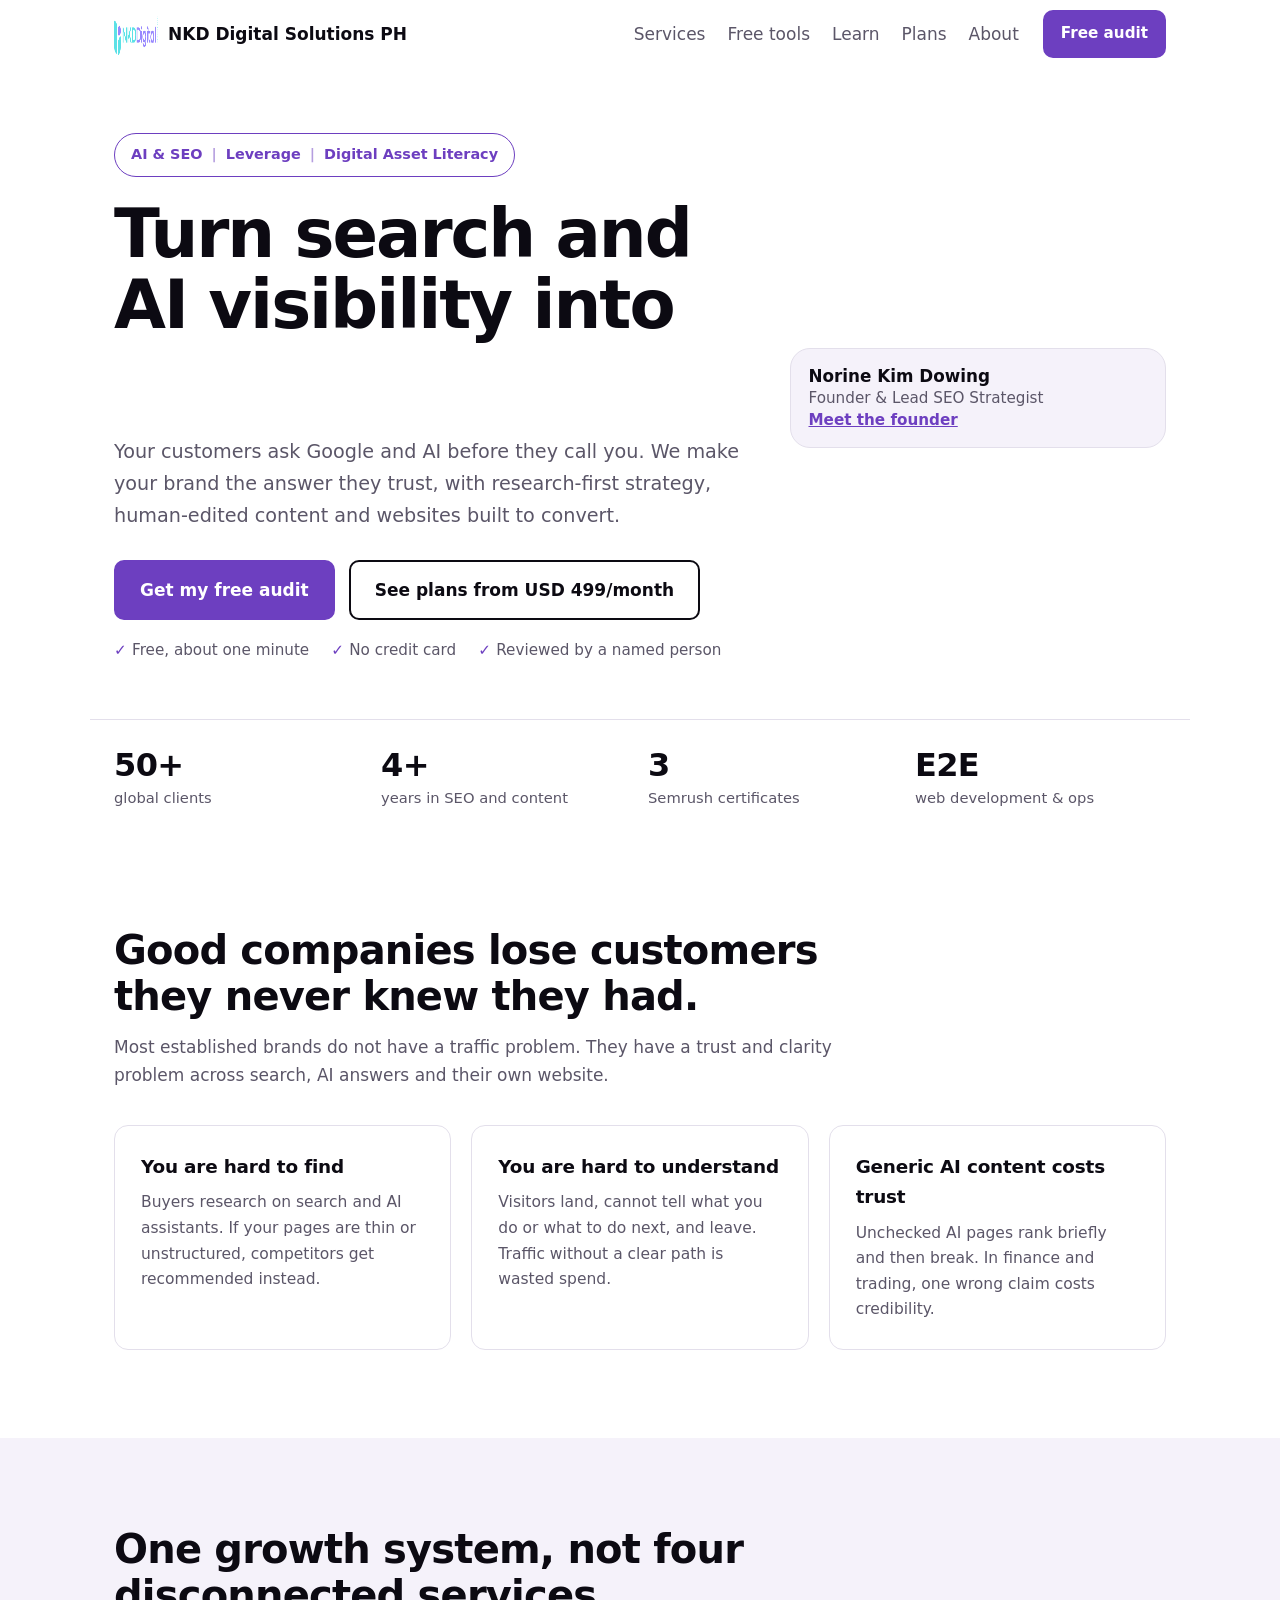
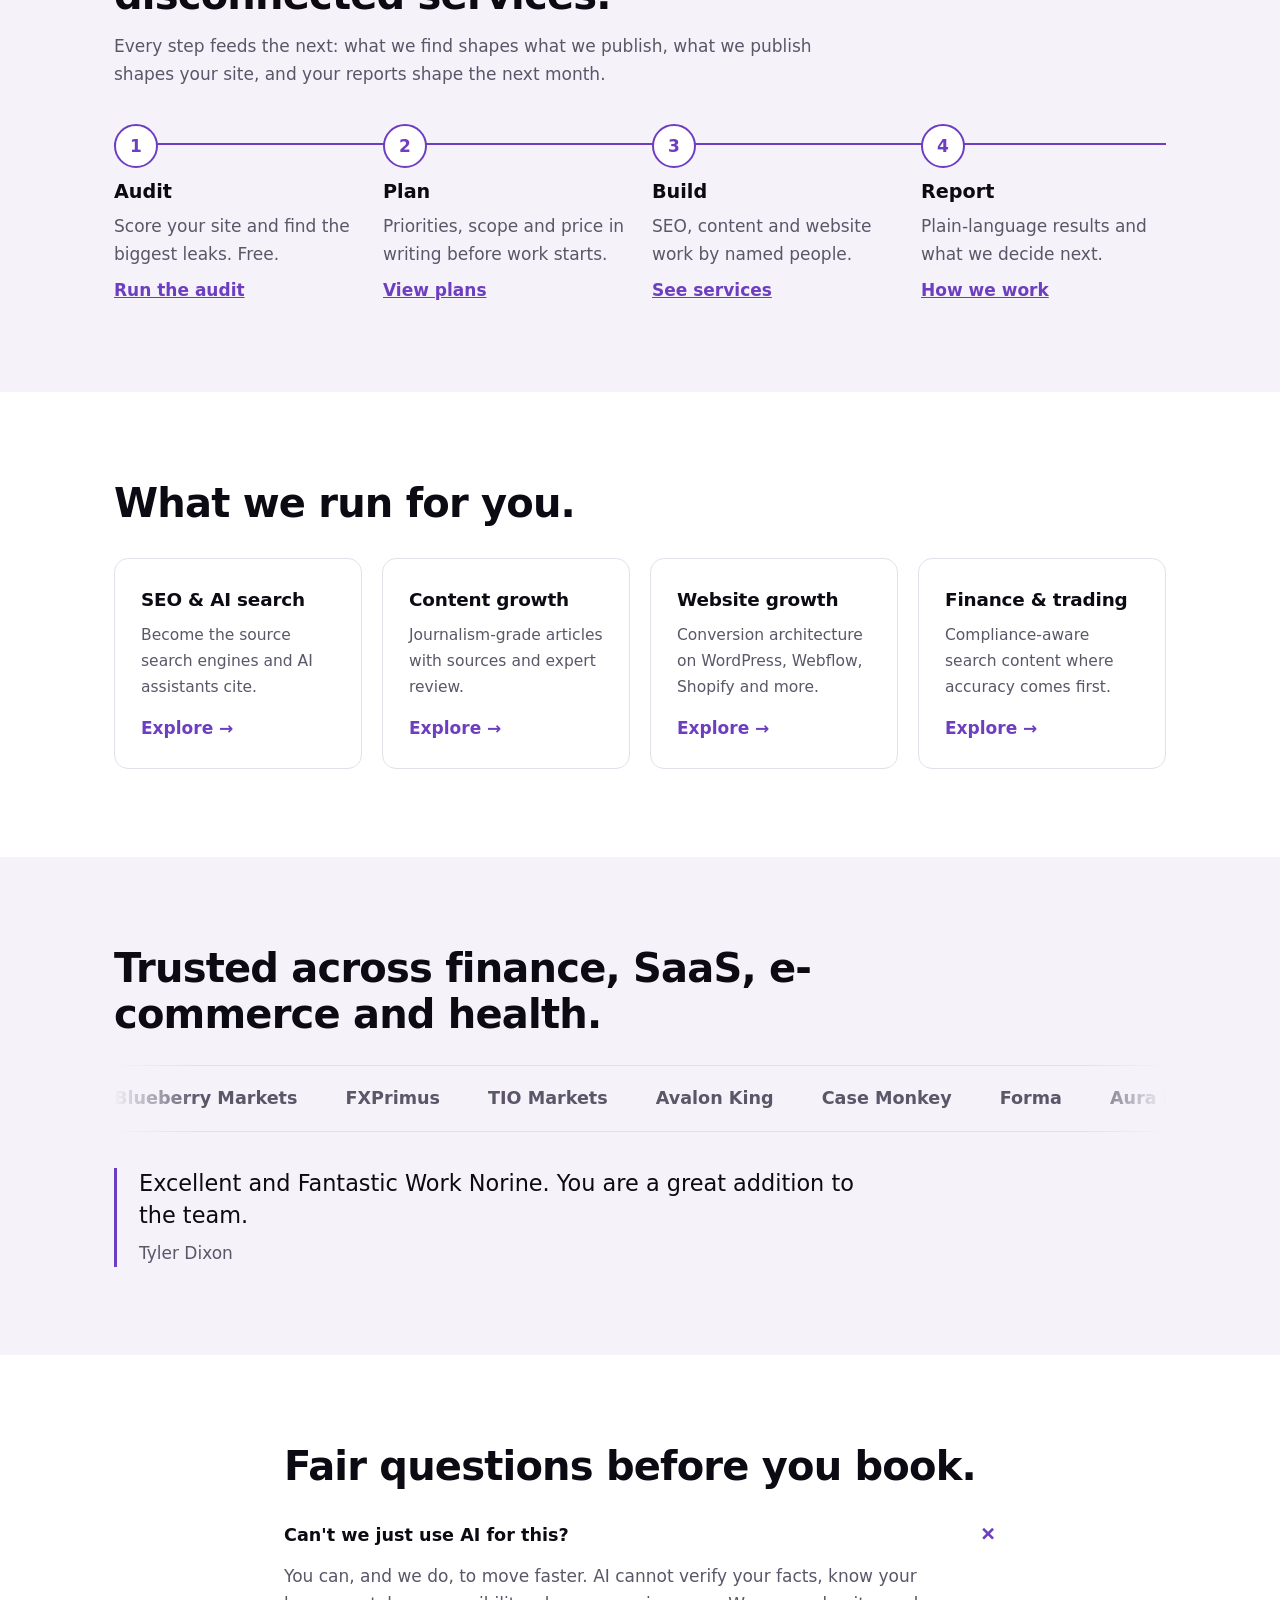
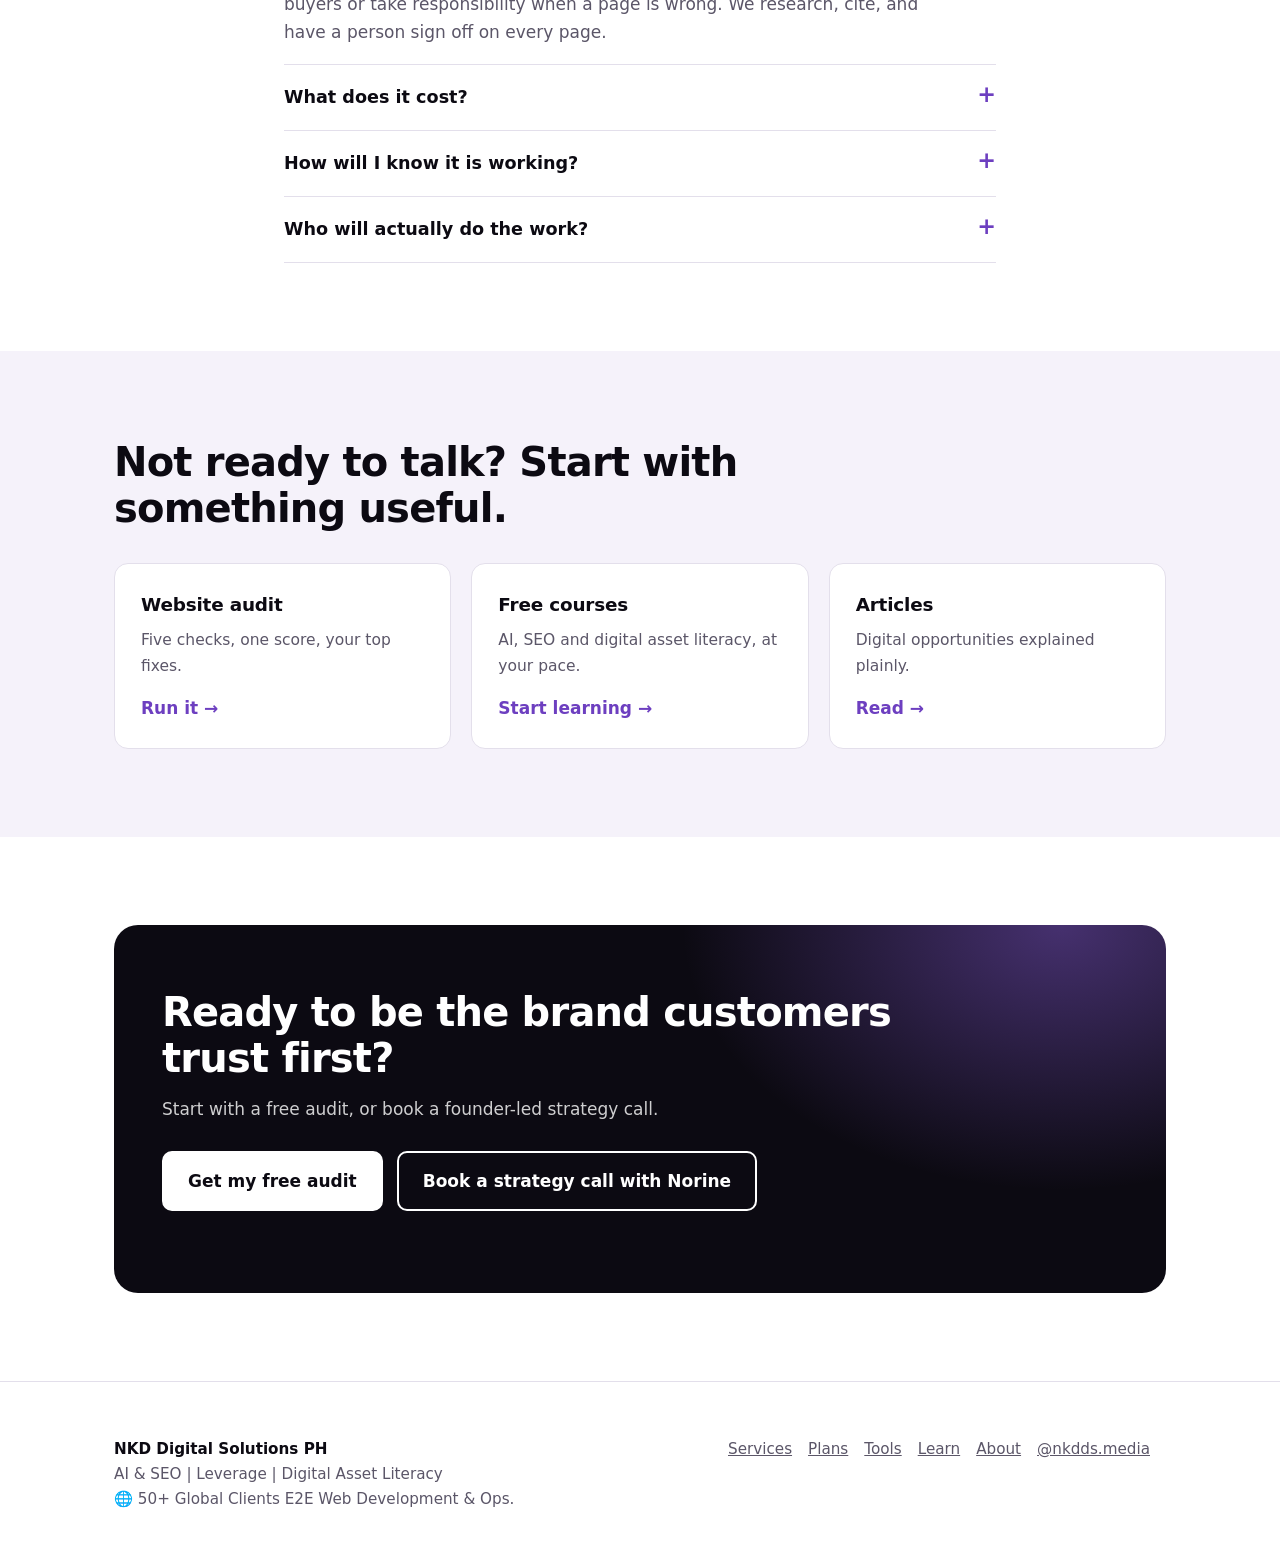
==== commit dbf91c95: "Add files via upload" ====
--- a/index.html
+++ b/index.html
@@ -1,16 +1,151 @@
-<!doctype html><html lang="en"><head><meta charset="utf-8"><meta name="viewport" content="width=device-width,initial-scale=1"><meta name="theme-color" content="#0f0f10"><title>Norine Kim Dowing | SEO, Content and Digital Growth Strategist</title><meta name="description" content="Portfolio of Norine Kim Dowing, founder of NKD Digital Solution Ph: SEO, SEO content and copywriting, website and CMS management, content strategy and digital growth support."><link rel="canonical" href="https://founder.nkddigitalsolutions.com/"><link rel="icon" href="favicon.png" type="image/png"><meta property="og:url" content="https://founder.nkddigitalsolutions.com/"><meta property="og:title" content="Norine Kim Dowing | SEO, Content and Digital Growth"><meta property="og:image" content="https://nkddigitalsolutions.com/logo.png"><link rel="stylesheet" href="portfolio.css">
-<script type="application/ld+json">{"@context":"https://schema.org","@type":"Person","name":"Norine Kim Dowing","jobTitle":"Founder, SEO and content specialist","worksFor":{"@type":"Organization","name":"NKD Digital Solution Ph","url":"https://nkddigitalsolutions.com"},"url":"https://founder.nkddigitalsolutions.com/","sameAs":["https://instagram.com/norine.writes","https://www.facebook.com/profile.php?id=61594310072320","https://instagram.com/nkdds.media"]}</script></head><body><div id="pg"></div><div id="gte" style="position:absolute;left:-9999px"></div>
-<header><div class="w nav"><a class="brand" href="#top"><img src="logo-mark.png" alt="NKD mark" width="26" height="34"><span>Norine Kim Dowing</span></a><button id="mb" aria-expanded="false" type="button">Menu</button><nav id="nv"><a href="#background">Background</a><a href="#mission">Mission</a><a href="#skills">Skills</a><a href="#certs">Certificates</a><a href="#clients">Clients</a><a href="#impressions">Feedback</a><a href="#contact">Contact</a><a href="https://nkddigitalsolutions.com/about/">NKD</a></nav><span class="lw"><button id="lg" type="button" aria-label="Change language" aria-expanded="false"><svg width="20" height="20" viewBox="0 0 24 24" fill="none" stroke="currentColor" stroke-width="1.8"><circle cx="12" cy="12" r="9"/><path d="M3 12h18M12 3c3 3.2 3 14.8 0 18M12 3c-3 3.2-3 14.8 0 18"/></svg></button><ul id="lm" hidden></ul></span></div></header>
-<main id="top"><div class="w"><section class="hero"><div class="ht"><p class="eyebrow">Founder portfolio</p><h1>Norine<br>Kim Dowing</h1><p class="kicker">Your Time | Finance | Leverage | AI in the Digital Marketing World | Literacy Partner</p><p class="sub"><em>I help you save time, learn finance, leverage and AI literacy, and manage what deserves your business&rsquo;s investment, then build it.</em></p><p class="lead">I started as a virtual assistant and now run <a href="https://nkddigitalsolutions.com">NKD Digital Solutions PH</a>. Four-plus years of working with clients around the world taught me one thing: the businesses that win online are not the ones that publish the most. They are the ones that decide best.</p><p class="lead">Beyond client work, I advocate for young Filipina women, and women worldwide, who are honing their skills in this industry. A skill is the one asset that keeps its value in any market, and I put my experience into helping them build theirs.</p><div class="acts"><a class="btn" href="#clients">See my work</a><a class="btn o" href="https://instagram.com/norine.writes" target="_blank" rel="noopener">@norine.writes</a></div></div><div class="hp"><div class="arch"><img src="founder.jpg" alt="Portrait of Norine Kim Dowing, founder of NKD Digital Solution Ph" width="606" height="872"></div><span class="tag">Founder and CEO<br>NKD Digital Solutions</span></div></section></div>
-<div class="tick" aria-hidden="true"><div><span>SEO</span><span>Content</span><span>Websites</span><span>Research</span><span>Analytics</span><span>Finance education</span><span>SEO</span><span>Content</span><span>Websites</span><span>Research</span><span>Analytics</span><span>Finance education</span></div></div>
-<div class="w"><section id="background"><p class="num">01 / Background</p><h2>Education and <em>experience</em></h2><div class="bgwrap"><figure class="bgfig"><img src="founder-bg.jpg" alt="Norine Kim Dowing looking to the side, wearing a yellow blazer" width="494" height="872" loading="lazy"></figure><div class="two"><div><h3>Education</h3><ul class="tl2"><li><b>BA Mass Communication, major in Journalism</b><span>2023</span></li><li><b>Humanities and Social Sciences</b><span>2018</span></li></ul></div><div><h3>Work and career experience</h3><ul class="tl2"><li><b>Founder and CEO, NKD Digital Solutions</b><span>Present</span></li><li><b>SEO specialist and writer</b><span>2023 to 2025</span></li><li><b>Executive assistant and virtual assistant</b><span>2022</span></li></ul></div></div></div></section>
-<section id="mission"><p class="num">02 / Mission and vision</p><h2>Easier to find. Easier to understand. <em>Easier to choose.</em></h2><div class="two"><div><h3>My mission</h3><p>To help businesses build a stronger digital presence, and to educate on finance flow, leverage, investment literacy and website traffic, through strategic SEO, meaningful content and thoughtful website optimization.</p><p>My mission is to turn ideas into digital experiences that are easier to find, easier to understand, and more valuable to the people they are meant to reach. I combine strategy, creativity, technology and continuous learning to create digital work that supports real business growth, not just visibility for the sake of visibility.</p></div><div><h3>My vision</h3><p>To become a trusted digital growth professional known for connecting SEO, content, websites and modern technology in smarter and more meaningful ways.</p><p>I envision a digital world where businesses, especially growing and emerging brands, can build an online presence that is visible, credible, useful and built to grow. I will keep evolving with the digital landscape, embracing new technologies and AI while keeping human creativity, strategy and purpose at the center of the work.</p></div></div></section>
-<section id="skills"><p class="num">03 / Skills</p><h2>Five skills, <em>one connected system</em></h2><p class="lead">I bring together SEO, content, website optimization, research and digital marketing to help business owners and start-ups build a stronger, more discoverable online presence, and to educate start-ups on finance flow, leverage, investment literacy and website traffic. My strength is seeing how these areas connect: turning research into strategy, strategy into content, and content into optimized digital experiences.</p><ol class="rows"><li><span class="n">01</span><h3>SEO and search optimization</h3><p>Keyword research, on-page SEO, metadata, search intent, internal linking, content optimization, and improving website visibility.</p></li><li><span class="n">02</span><h3>SEO content and copywriting</h3><p>Creating and refining clear, useful, search-focused content for blogs, websites, landing pages, and digital platforms.</p></li><li><span class="n">03</span><h3>Website and CMS management</h3><p>Managing and optimizing website content across WordPress, Shopify, Webflow, Wix, and other content management platforms.</p></li><li><span class="n">04</span><h3>Content strategy and research</h3><p>Identifying relevant topics, researching audiences and search behavior, organizing content, and building practical content directions.</p></li><li><span class="n">05</span><h3>Digital marketing and growth support</h3><p>Supporting businesses with content planning, online research, website presence, social media content, analytics, and day-to-day digital marketing execution.</p></li></ol></section>
-<section id="approach"><p class="num">04 / What I bring to the table</p><h2>I work where search, content, websites and ideas <em>meet</em></h2><p class="lead">I do not see SEO, writing and website management as separate tasks. I connect them to create digital work that has a reason to exist, and a purpose beyond simply being published. AI can do each task on its own. My job is deciding how they fit together and which ones your business needs right now.</p><div class="tabs" id="bt"></div><div class="panel" id="bp"></div></section></div>
-<section class="belief"><div class="w"><p class="num">My working belief</p><p class="bq">Don't just make noise online. Make every digital asset earn its place.</p></div></section>
-<div class="w"><section id="certs"><p class="num">05 / Certifications</p><h2>Keeping my SEO knowledge <em>current</em></h2><p class="lead">Tools change fast, so I keep learning. These three Semrush Academy certificates cover SEO fundamentals, keyword research and the Semrush SEO toolkit.</p><div class="grid" id="cc"></div></section>
-<section id="clients"><p class="num">06 / Clients</p><h2>Recent &amp; notable brands I have <em>worked with</em></h2><p class="lead">50+ client brands in total. A selection is shown here. Tap any logo to visit their site.</p><div id="cl"></div></section>
-<section id="tools"><p class="num">07 / Tools I use</p><h2>Tools speed me up. They do not make the <em>decisions</em>.</h2><div class="pl" id="tl"></div><h3 class="mt">Recommended learning</h3><div class="pl" id="rl"></div></section>
-<section id="impressions"><p class="num">08 / Feedback</p><h2>Feedback</h2><div class="imps" id="imps"><figure class="imp"><blockquote>Excellent and Fantastic Work Norine. You are a great addition to the team.</blockquote><figcaption>Tyler Dixon</figcaption></figure></div></section></div>
-<section id="contact" class="dark"><div class="w cwrap"><div class="cph"><img src="founder-2.jpg" alt="Norine Kim Dowing in a yellow blazer" width="483" height="875" loading="lazy"></div><div><p class="num">Let's work together</p><h2>Have a project that needs to <em>earn its place</em>?</h2><p class="lead">Tell me what you are building and what is not working. I will show you how I would think about it.</p><div class="acts"><a class="btn y" id="em" href="#">Email me</a><a class="btn o2" href="https://nkddigitalsolutions.com/contact/">Work with NKD</a><a class="btn o2" id="ig2" href="https://instagram.com/norine.writes" target="_blank" rel="noopener">@norine.writes</a><a class="btn o2" id="fb" href="#" target="_blank" rel="noopener">Facebook</a><a class="btn o2" id="ig" href="#" target="_blank" rel="noopener">NKD Instagram</a></div></div></div></section></main>
-<footer><div class="w"><p>&copy; 2026 Norine Kim Dowing &middot; <a href="https://nkddigitalsolutions.com">NKD Digital Solution Ph</a> &middot; <a href="https://nkddigitalsolutions.com/about/">About NKD</a> &middot; <a href="https://nkddigitalsolutions.com/privacy/">Privacy policy</a></p><p class="note">Page translation uses Google Translate when you choose a language. Finance and investment content is educational only and is not financial advice. Trading carries risk of loss.</p></div></footer><script src="portfolio.js"></script></body></html>
+<!DOCTYPE html>
+<html lang="en">
+<head>
+<meta charset="utf-8">
+<meta name="viewport" content="width=device-width,initial-scale=1">
+<title>NKD Digital Solutions PH | AI &amp; SEO Growth for Brands That Need to Be Trusted</title>
+<meta name="description" content="AI & SEO, leverage and digital asset literacy. 50+ global clients, end-to-end web development and operations. Research-first, human-edited.">
+<link rel="canonical" href="https://nkddigitalsolutions.com/">
+<meta property="og:image" content="https://nkddigitalsolutions.com/logo.png">
+<meta name="theme-color" content="#07070d">
+<link rel="stylesheet" href="/nkd-home.css">
+</head>
+<body>
+<a class="skip" href="#main">Skip to content</a>
+
+<header class="nav" id="nav">
+  <div class="wrap nav-in">
+    <a href="/" class="brand" aria-label="NKD Digital Solutions PH home"><img src="/logo.png" alt="NKD Digital Solutions PH" width="44" height="44"><span>NKD Digital Solutions PH</span></a>
+    <nav aria-label="Main">
+      <a href="/services/">Services</a><a href="/tools/">Free tools</a><a href="/learn/">Learn</a><a href="/pricing/">Plans</a><a href="/about/">About</a>
+    </nav>
+    <a class="btn sm" href="/tools/#audit">Free audit</a>
+  </div>
+</header>
+
+<main id="main">
+
+<!-- 1. HERO: one promise, one action -->
+<section class="hero">
+  <div class="wrap hero-grid">
+    <div>
+      <p class="pill">AI &amp; SEO <i>|</i> Leverage <i>|</i> Digital Asset Literacy</p>
+      <h1>Turn search and AI visibility into <span class="rot" aria-live="polite"><b class="on">qualified leads.</b><b>booked calls.</b><b>lasting authority.</b></span></h1>
+      <p class="lead">Your customers ask Google and AI before they call you. We make your brand the answer they trust, with research-first strategy, human-edited content and websites built to convert.</p>
+      <div class="btns">
+        <a class="btn" href="/tools/#audit">Get my free audit</a>
+        <a class="btn ghost" href="/pricing/">See plans from USD 499/month</a>
+      </div>
+      <ul class="ticks"><li>Free, about one minute</li><li>No credit card</li><li>Reviewed by a named person</li></ul>
+    </div>
+    <figure class="founder">
+      <img src="/assets/founder.jpg" alt="Norine Kim Dowing, founder of NKD Digital Solutions PH" onerror="this.parentNode.classList.add('nophoto')">
+      <figcaption><strong>Norine Kim Dowing</strong>Founder &amp; Lead SEO Strategist<br><a href="/about/">Meet the founder</a></figcaption>
+    </figure>
+  </div>
+  <div class="wrap stats">
+    <div><b data-n="50" data-s="+">0</b><span>global clients</span></div>
+    <div><b data-n="4" data-s="+">0</b><span>years in SEO and content</span></div>
+    <div><b data-n="3" data-s="">0</b><span>Semrush certificates</span></div>
+    <div><b>E2E</b><span>web development &amp; ops</span></div>
+  </div>
+</section>
+
+<!-- 2. PROBLEM -->
+<section class="sec">
+  <div class="wrap">
+    <h2 class="rv">Good companies lose customers they never knew they had.</h2>
+    <p class="sub rv">Most established brands do not have a traffic problem. They have a trust and clarity problem across search, AI answers and their own website.</p>
+    <div class="cards three">
+      <article class="card rv"><h3>You are hard to find</h3><p>Buyers research on search and AI assistants. If your pages are thin or unstructured, competitors get recommended instead.</p></article>
+      <article class="card rv"><h3>You are hard to understand</h3><p>Visitors land, cannot tell what you do or what to do next, and leave. Traffic without a clear path is wasted spend.</p></article>
+      <article class="card rv"><h3>Generic AI content costs trust</h3><p>Unchecked AI pages rank briefly and then break. In finance and trading, one wrong claim costs credibility.</p></article>
+    </div>
+  </div>
+</section>
+
+<!-- 3. SYSTEM -->
+<section class="sec alt">
+  <div class="wrap">
+    <h2 class="rv">One growth system, not four disconnected services.</h2>
+    <p class="sub rv">Every step feeds the next: what we find shapes what we publish, what we publish shapes your site, and your reports shape the next month.</p>
+    <ol class="flow">
+      <li class="rv"><span>Audit</span><p>Score your site and find the biggest leaks. Free.</p><a href="/tools/#audit">Run the audit</a></li>
+      <li class="rv"><span>Plan</span><p>Priorities, scope and price in writing before work starts.</p><a href="/pricing/">View plans</a></li>
+      <li class="rv"><span>Build</span><p>SEO, content and website work by named people.</p><a href="/services/">See services</a></li>
+      <li class="rv"><span>Report</span><p>Plain-language results and what we decide next.</p><a href="/about/">How we work</a></li>
+    </ol>
+  </div>
+</section>
+
+<!-- 4. SERVICES -->
+<section class="sec">
+  <div class="wrap">
+    <h2 class="rv">What we run for you.</h2>
+    <div class="cards four">
+      <a class="card link rv" href="/seo/"><h3>SEO &amp; AI search</h3><p>Become the source search engines and AI assistants cite.</p><span>Explore →</span></a>
+      <a class="card link rv" href="/content/"><h3>Content growth</h3><p>Journalism-grade articles with sources and expert review.</p><span>Explore →</span></a>
+      <a class="card link rv" href="/website/"><h3>Website growth</h3><p>Conversion architecture on WordPress, Webflow, Shopify and more.</p><span>Explore →</span></a>
+      <a class="card link rv" href="/finance/"><h3>Finance &amp; trading</h3><p>Compliance-aware search content where accuracy comes first.</p><span>Explore →</span></a>
+    </div>
+  </div>
+</section>
+
+<!-- 5. PROOF -->
+<section class="sec alt">
+  <div class="wrap">
+    <h2 class="rv">Trusted across finance, SaaS, e-commerce and health.</h2>
+    <div class="marquee" aria-label="Recent and notable brands">
+      <div class="track">
+        <span>Blueberry Markets</span><span>FXPrimus</span><span>TIO Markets</span><span>Avalon King</span><span>Case Monkey</span><span>Forma</span><span>Aura Health</span><span>Blue Crocus Solutions</span><span>Nakada Design</span><span>Ok Omni</span>
+        <span aria-hidden="true">Blueberry Markets</span><span aria-hidden="true">FXPrimus</span><span aria-hidden="true">TIO Markets</span><span aria-hidden="true">Avalon King</span><span aria-hidden="true">Case Monkey</span><span aria-hidden="true">Forma</span><span aria-hidden="true">Aura Health</span><span aria-hidden="true">Blue Crocus Solutions</span><span aria-hidden="true">Nakada Design</span><span aria-hidden="true">Ok Omni</span>
+      </div>
+    </div>
+    <blockquote class="rv"><p>Excellent and Fantastic Work Norine. You are a great addition to the team.</p><cite>Tyler Dixon</cite></blockquote>
+  </div>
+</section>
+
+<!-- 6. OBJECTIONS -->
+<section class="sec">
+  <div class="wrap narrow">
+    <h2 class="rv">Fair questions before you book.</h2>
+    <details class="rv" open><summary>Can't we just use AI for this?</summary><p>You can, and we do, to move faster. AI cannot verify your facts, know your buyers or take responsibility when a page is wrong. We research, cite, and have a person sign off on every page.</p></details>
+    <details class="rv"><summary>What does it cost?</summary><p>Plans start at USD 499/month. Scope and price are agreed in writing before work begins.</p></details>
+    <details class="rv"><summary>How will I know it is working?</summary><p>You get a plain-language monthly report: what changed, what moved, and what we do next.</p></details>
+    <details class="rv"><summary>Who will actually do the work?</summary><p>Named people, led by the founder. No anonymous handoffs.</p></details>
+  </div>
+</section>
+
+<!-- 7. SOFT ENTRY -->
+<section class="sec alt">
+  <div class="wrap">
+    <h2 class="rv">Not ready to talk? Start with something useful.</h2>
+    <div class="cards three">
+      <a class="card link rv" href="/tools/#audit"><h3>Website audit</h3><p>Five checks, one score, your top fixes.</p><span>Run it →</span></a>
+      <a class="card link rv" href="/learn/#courses"><h3>Free courses</h3><p>AI, SEO and digital asset literacy, at your pace.</p><span>Start learning →</span></a>
+      <a class="card link rv" href="/blog/"><h3>Articles</h3><p>Digital opportunities explained plainly.</p><span>Read →</span></a>
+    </div>
+  </div>
+</section>
+
+<!-- 8. FINAL CTA -->
+<section class="sec">
+  <div class="wrap">
+    <div class="cta rv">
+      <h2>Ready to be the brand customers trust first?</h2>
+      <p>Start with a free audit, or book a founder-led strategy call.</p>
+      <div class="btns"><a class="btn inv" href="/tools/#audit">Get my free audit</a><a class="btn ghost inv" href="/contact/">Book a strategy call with Norine</a></div>
+    </div>
+  </div>
+</section>
+</main>
+
+<footer>
+  <div class="wrap">
+    <p><strong>NKD Digital Solutions PH</strong><br>AI &amp; SEO | Leverage | Digital Asset Literacy<br>🌐 50+ Global Clients E2E Web Development &amp; Ops.</p>
+    <p><a href="/services/">Services</a><a href="/pricing/">Plans</a><a href="/tools/">Tools</a><a href="/learn/">Learn</a><a href="/about/">About</a><a href="https://www.instagram.com/nkdds.media">@nkdds.media</a></p>
+  </div>
+</footer>
+<script src="/nkd-home.js" defer></script>
+</body>
+</html>
--- a/nkd-home.css
+++ b/nkd-home.css
@@ -0,0 +1,92 @@
+:root{--bg:#fff;--ink:#0c0a12;--mute:#5b5668;--line:#e3dfeb;--soft:#f5f2fa;--p:#6d3fc0;--pd:#3f1f7a;--btn:#6d3fc0;--btnt:#fff;--sheen:linear-gradient(100deg,#3f1f7a,#8c5fe0 40%,#c9b3f5 52%,#7a4bd0 70%,#3f1f7a);--f:"DM Sans",system-ui,sans-serif}
+@media(prefers-color-scheme:dark){:root{--bg:#07070d;--ink:#f4f1fa;--mute:#a9a3b8;--line:#25202f;--soft:#100d18;--p:#a885ee;--pd:#c9b3f5;--btn:#7a4bd0}}
+*{box-sizing:border-box}html{scroll-behavior:smooth}
+body{margin:0;background:var(--bg);color:var(--ink);font:400 17px/1.65 var(--f);-webkit-font-smoothing:antialiased}
+a{color:inherit}img{max-width:100%;display:block}
+:focus-visible{outline:3px solid var(--p);outline-offset:3px}
+.skip{position:absolute;left:-999px}.skip:focus{left:12px;top:12px;background:var(--bg);padding:10px;z-index:99}
+.wrap{max-width:1100px;margin:0 auto;padding:0 24px}.narrow{max-width:760px}
+
+.nav{position:sticky;top:0;z-index:50;background:color-mix(in srgb,var(--bg) 82%,transparent);backdrop-filter:blur(14px);border-bottom:1px solid transparent;transition:border-color .3s}
+.nav.s{border-color:var(--line)}
+.nav-in{display:flex;align-items:center;gap:24px;height:68px}
+.brand{display:flex;align-items:center;gap:10px;text-decoration:none;font-weight:700}
+.brand img{border-radius:8px}
+.nav nav{margin-left:auto;display:flex;gap:22px}
+.nav nav a{text-decoration:none;color:var(--mute);font-weight:500}.nav nav a:hover{color:var(--ink)}
+
+.btn{display:inline-block;padding:14px 24px;border-radius:10px;background:var(--btn);color:var(--btnt);font-weight:700;text-decoration:none;border:2px solid var(--btn);transition:transform .2s,background .2s}
+.btn:hover{transform:translateY(-2px);background:var(--pd);border-color:var(--pd);color:#fff}
+.btn.sm{padding:9px 16px;font-size:.95rem}
+.btn.ghost{background:transparent;color:var(--ink);border-color:var(--ink)}.btn.ghost:hover{background:var(--soft);color:var(--ink);border-color:var(--ink)}
+.btns{display:flex;flex-wrap:wrap;gap:14px;margin:28px 0 18px}
+
+.hero{padding:64px 0 0}
+.hero-grid{display:grid;grid-template-columns:1.25fr .75fr;gap:48px;align-items:center}
+.pill{display:inline-block;margin:0 0 22px;padding:9px 16px;border:1px solid var(--p);border-radius:999px;color:var(--p);font-weight:700;font-size:.9rem}
+.pill i{font-style:normal;opacity:.5;margin:0 4px}
+h1{font:700 clamp(2.3rem,5.4vw,4.2rem)/1.06 var(--f);letter-spacing:-.03em;margin:0 0 20px}
+.rot{display:block;position:relative;height:1.12em;overflow:hidden;background:var(--sheen);background-size:220% 100%;-webkit-background-clip:text;background-clip:text;color:transparent;animation:sh 8s ease-in-out infinite alternate}
+.rot b{position:absolute;left:0;top:0;font-weight:700;opacity:0;transform:translateY(60%);transition:opacity .6s,transform .6s}
+.rot b.on{opacity:1;transform:none}.rot b.out{opacity:0;transform:translateY(-60%)}
+@keyframes sh{to{background-position:100% 0}}
+.lead{font-size:1.2rem;color:var(--mute);max-width:36em;margin:0}
+.ticks{list-style:none;display:flex;flex-wrap:wrap;gap:6px 22px;padding:0;margin:0;color:var(--mute);font-size:.95rem}
+.ticks li::before{content:"✓ ";color:var(--p);font-weight:700}
+.founder{margin:0;border-radius:20px;overflow:hidden;border:1px solid var(--line);background:var(--soft);position:relative}
+.founder img{width:100%;aspect-ratio:4/5;object-fit:cover}
+.founder figcaption{padding:16px 18px;font-size:.95rem;color:var(--mute);line-height:1.4}
+.founder strong{display:block;color:var(--ink);font-size:1.05rem}
+.founder figcaption a{color:var(--p);font-weight:700}
+.founder.nophoto img{display:none}
+.stats{display:grid;grid-template-columns:repeat(4,1fr);gap:16px;margin-top:56px;padding-top:28px;padding-bottom:28px;border-top:1px solid var(--line)}
+.stats b{display:block;font-size:2rem;line-height:1.1;letter-spacing:-.02em}
+.stats span{color:var(--mute);font-size:.92rem}
+
+.sec{padding:88px 0}.alt{background:var(--soft)}
+h2{font:700 clamp(1.7rem,3.4vw,2.5rem)/1.15 var(--f);letter-spacing:-.02em;margin:0 0 14px;max-width:20em}
+.sub{color:var(--mute);max-width:44em;margin:0 0 36px}
+.cards{display:grid;gap:20px;margin-top:32px}
+.three{grid-template-columns:repeat(3,1fr)}.four{grid-template-columns:repeat(4,1fr)}
+.card{background:var(--bg);border:1px solid var(--line);border-radius:14px;padding:26px;text-decoration:none;transition:border-color .2s,transform .2s}
+.alt .card{background:var(--bg)}
+.card h3{font-size:1.15rem;margin:0 0 8px;letter-spacing:-.01em}.card p{margin:0;color:var(--mute);font-size:.97rem}
+.card.link:hover{border-color:var(--p);transform:translateY(-3px)}
+.card.link span{display:inline-block;margin-top:14px;color:var(--p);font-weight:700}
+
+.flow{list-style:none;margin:36px 0 0;padding:0;display:grid;grid-template-columns:repeat(4,1fr);gap:24px;position:relative;counter-reset:s}
+.flow::before{content:"";position:absolute;top:19px;left:0;height:2px;width:100%;background:var(--p);transform-origin:left;transform:scaleX(0);transition:transform 1.4s ease}
+.flow.in::before{transform:scaleX(1)}
+.flow li{position:relative;padding-top:52px;counter-increment:s}
+.flow li::before{content:counter(s);position:absolute;top:0;left:0;width:40px;height:40px;border-radius:50%;background:var(--bg);border:2px solid var(--p);color:var(--p);font-weight:700;display:grid;place-items:center}
+.flow span{font-weight:700;font-size:1.2rem}.flow p{margin:4px 0 8px;color:var(--mute)}
+.flow a{color:var(--p);font-weight:700}
+
+.marquee{overflow:hidden;margin:28px 0 36px;border-block:1px solid var(--line);padding:18px 0;mask-image:linear-gradient(90deg,transparent,#000 8%,#000 92%,transparent)}
+.track{display:flex;gap:48px;width:max-content;animation:mq 38s linear infinite}
+.marquee:hover .track{animation-play-state:paused}
+.track span{font-weight:700;font-size:1.1rem;color:var(--mute);white-space:nowrap}
+@keyframes mq{to{transform:translateX(-50%)}}
+blockquote{margin:0;border-left:3px solid var(--p);padding-left:22px;max-width:46em}
+blockquote p{font-size:1.4rem;line-height:1.4;font-weight:500;margin:0 0 8px}blockquote cite{color:var(--mute);font-style:normal}
+
+details{border-bottom:1px solid var(--line);padding:18px 0}
+summary{cursor:pointer;font-weight:700;font-size:1.1rem;list-style:none;display:flex;justify-content:space-between;gap:16px}
+summary::after{content:"+";color:var(--p);font-size:1.4rem;line-height:1;transition:transform .25s}
+details[open] summary::after{transform:rotate(45deg)}
+details p{margin:12px 0 0;color:var(--mute);max-width:60ch}
+
+.cta{background:#0c0a12;color:#fff;border-radius:24px;padding:64px 48px;background-image:radial-gradient(60% 120% at 90% 0,rgba(140,95,224,.45),transparent 60%)}
+.cta h2{color:#fff}.cta p{opacity:.8;max-width:34em;margin:0}
+.btn.inv{background:#fff;color:#0c0a12;border-color:#fff}.btn.inv:hover{background:#c9b3f5;border-color:#c9b3f5;color:#0c0a12}
+.btn.ghost.inv{background:transparent;color:#fff;border-color:#fff}.btn.ghost.inv:hover{background:rgba(255,255,255,.12);color:#fff}
+
+footer{border-top:1px solid var(--line);padding:40px 0;color:var(--mute);font-size:.95rem}
+footer .wrap{display:flex;flex-wrap:wrap;justify-content:space-between;gap:24px}
+footer strong{color:var(--ink)}footer a{margin-right:16px}
+
+.rv{opacity:0;transform:translateY(10px);transition:opacity .7s,transform .7s}.rv.in{opacity:1;transform:none}
+
+@media(max-width:900px){.hero-grid{grid-template-columns:1fr}.founder{max-width:360px}.three,.four{grid-template-columns:1fr 1fr}.flow{grid-template-columns:1fr 1fr}.flow::before{display:none}.stats{grid-template-columns:1fr 1fr}}
+@media(max-width:620px){body{font-size:16px}.nav nav{display:none}.nav-in .btn{margin-left:auto}.three,.four,.flow{grid-template-columns:1fr}.sec{padding:64px 0}.cta{padding:40px 24px}.brand span{font-size:.9rem}.btn{width:100%;text-align:center}}
+@media(prefers-reduced-motion:reduce){*{animation:none!important;transition:none!important}.rv{opacity:1;transform:none}.rot b{position:static;opacity:1;transform:none;display:none}.rot b.on{display:block}.flow::before{transform:none}html{scroll-behavior:auto}}
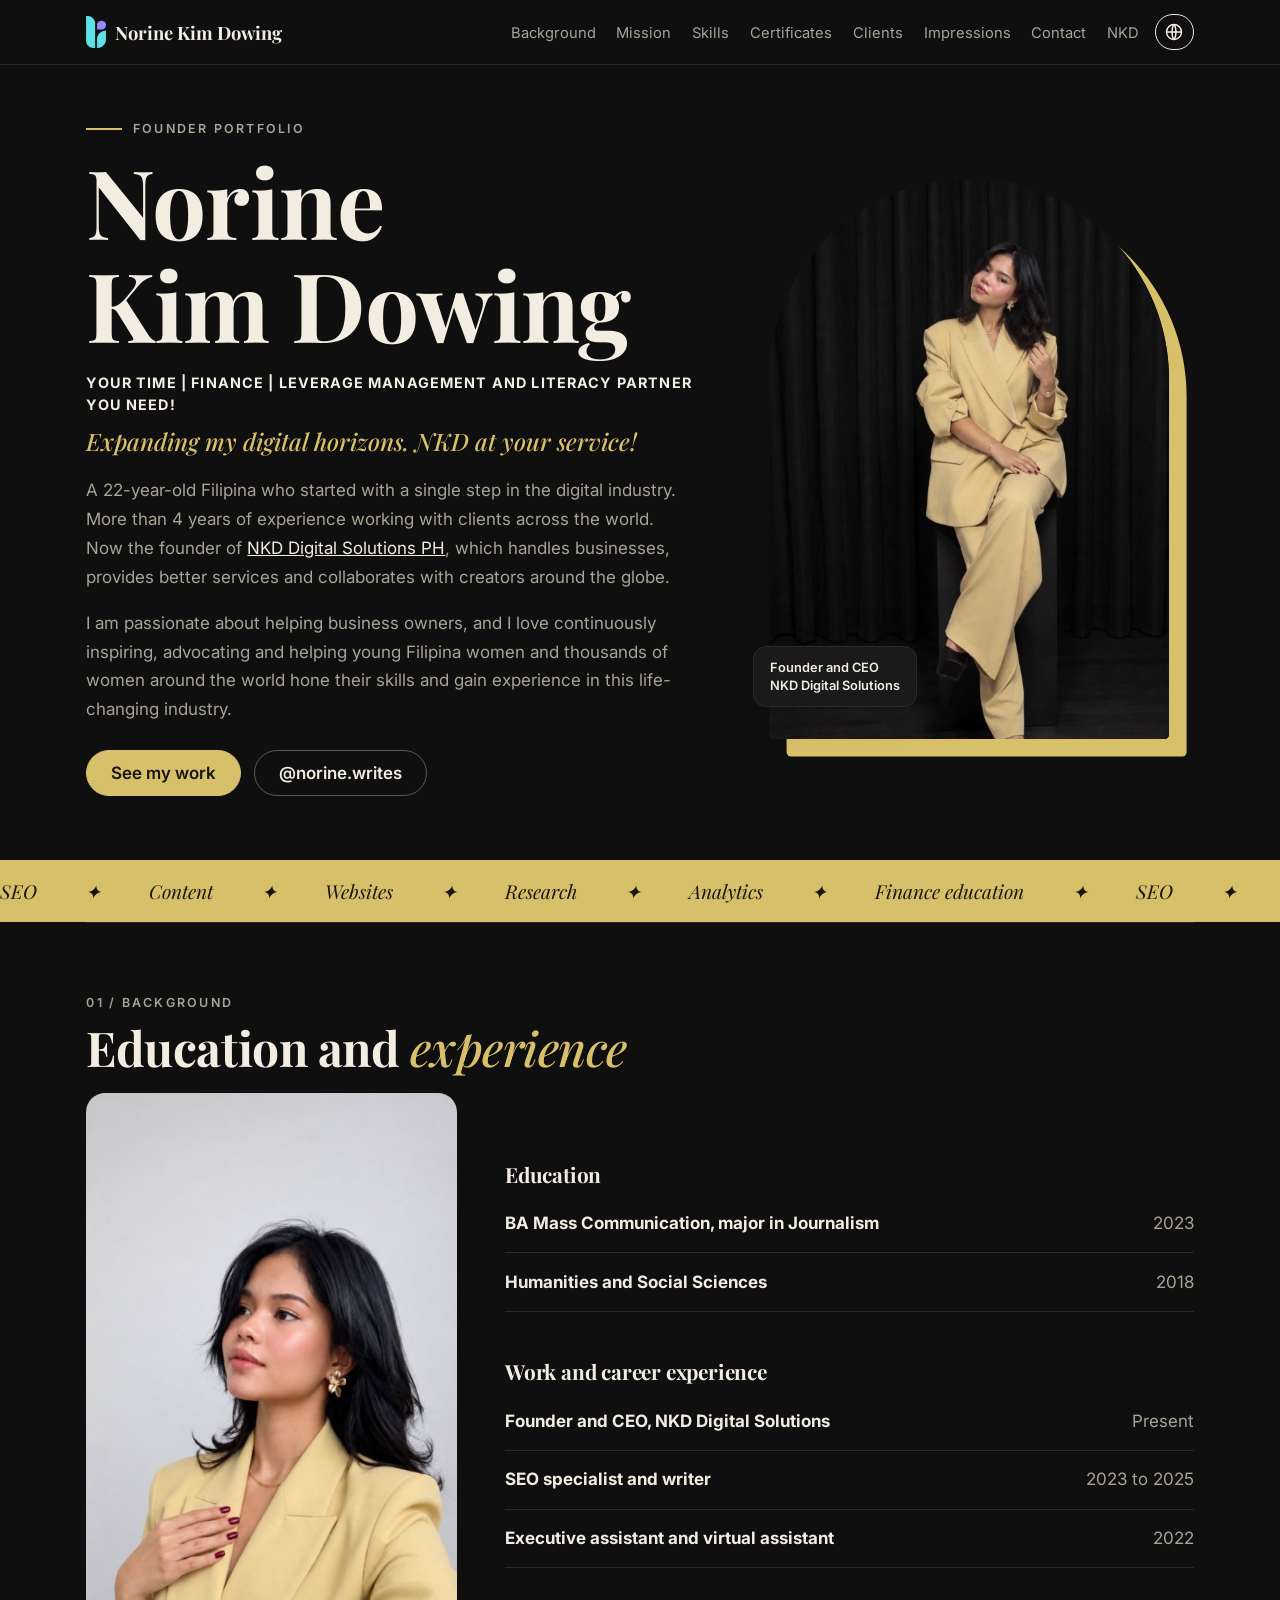
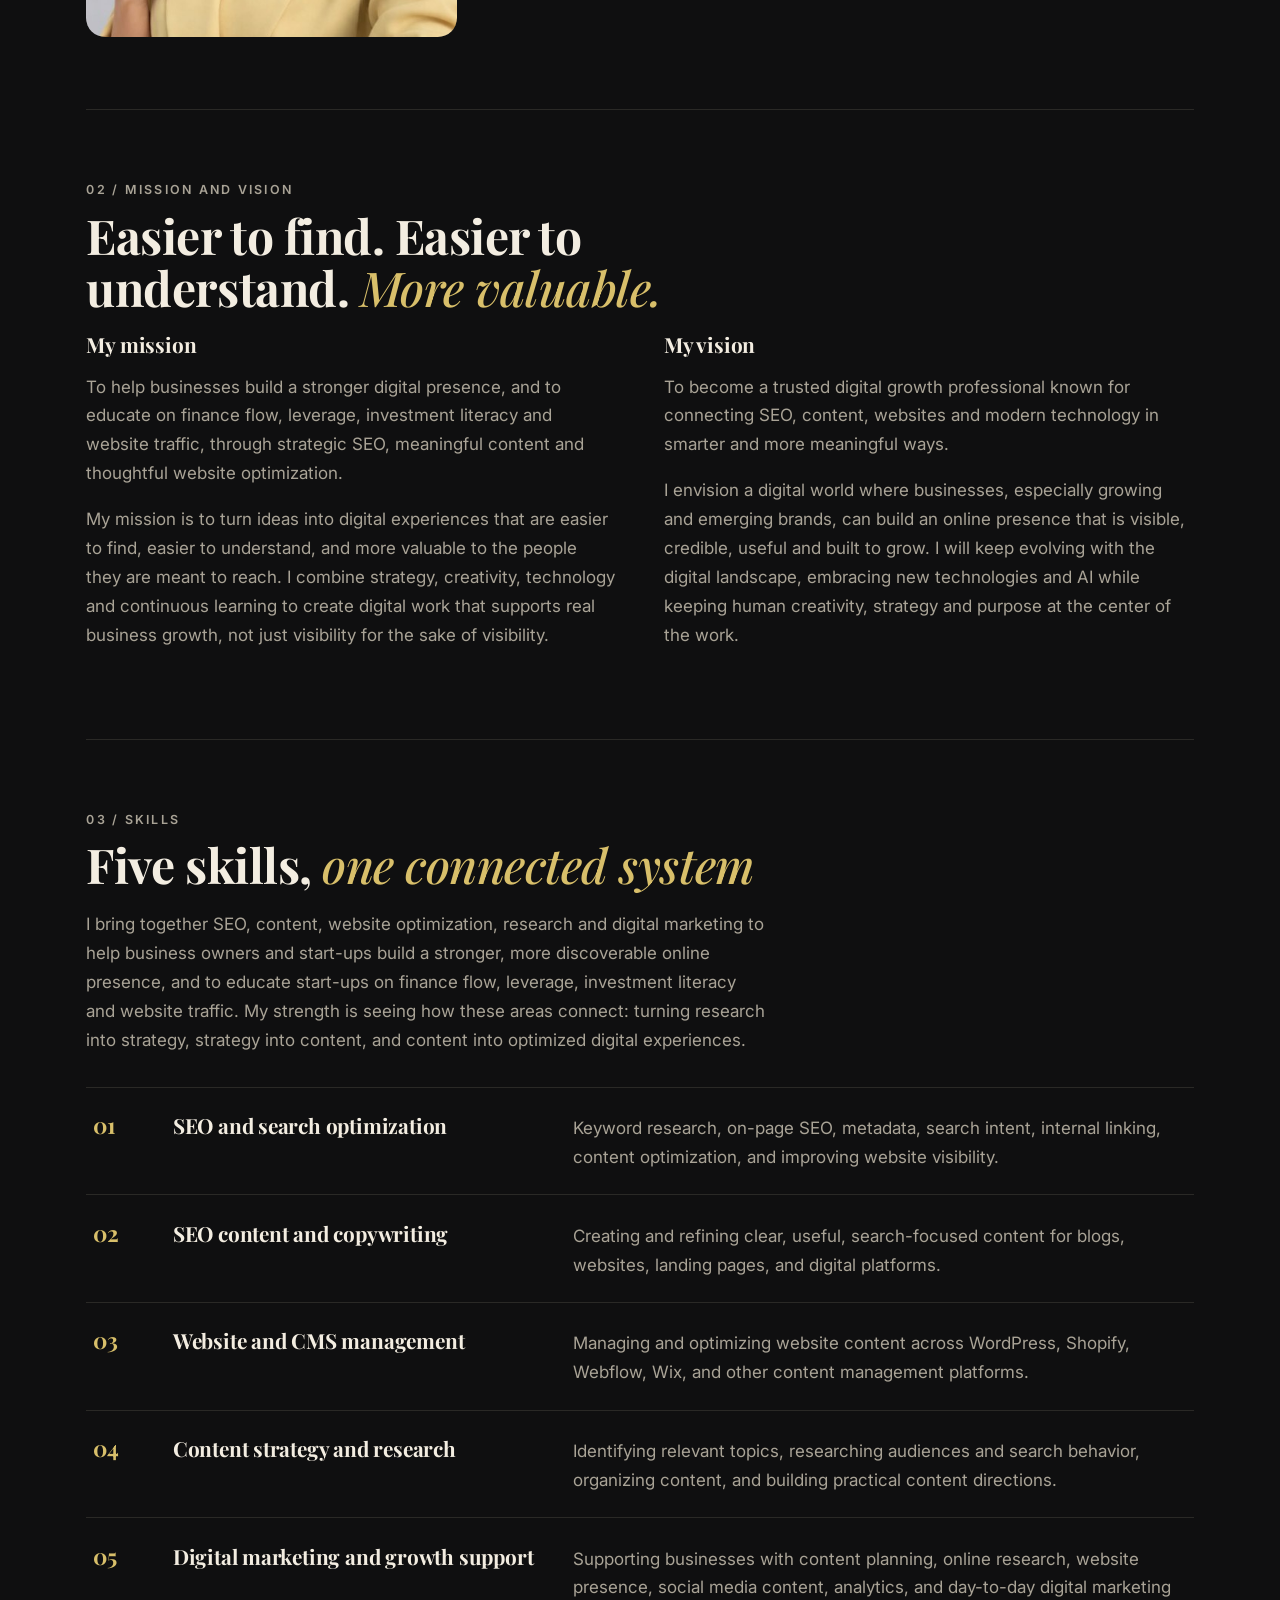
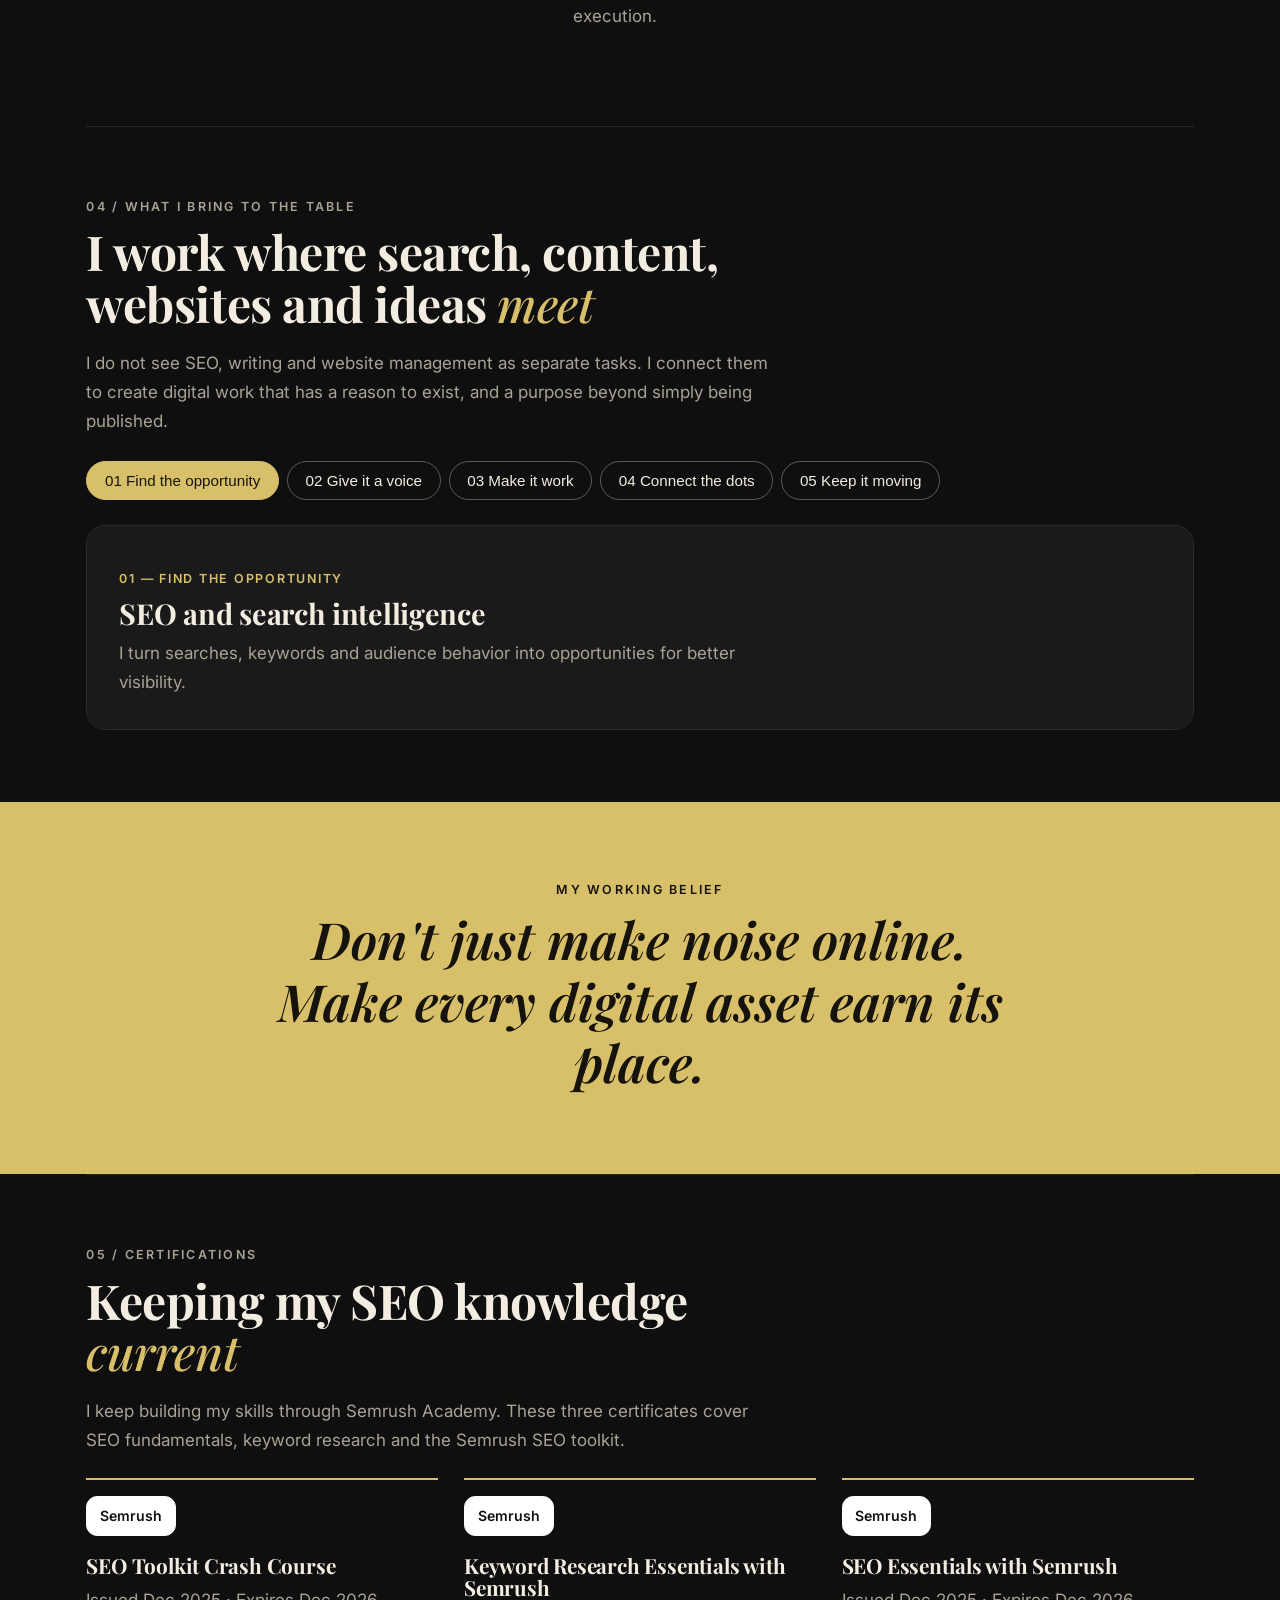
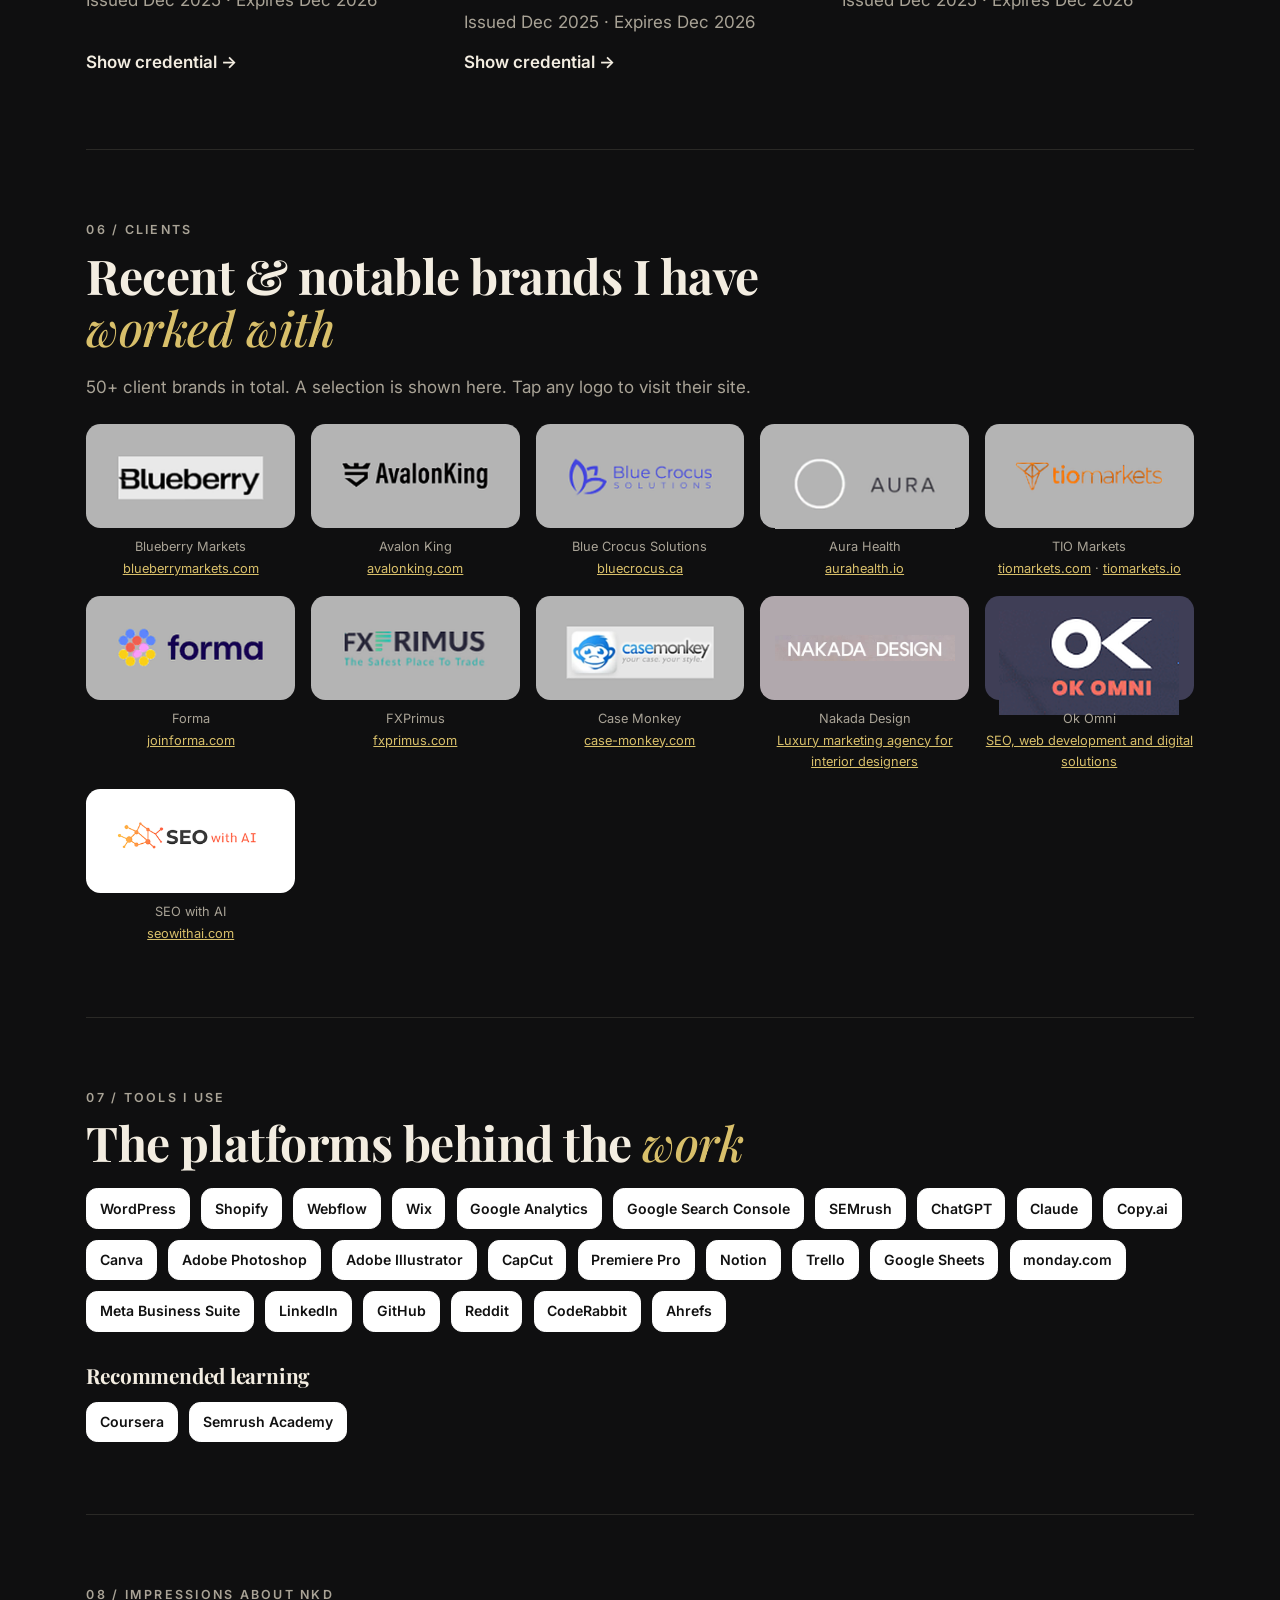
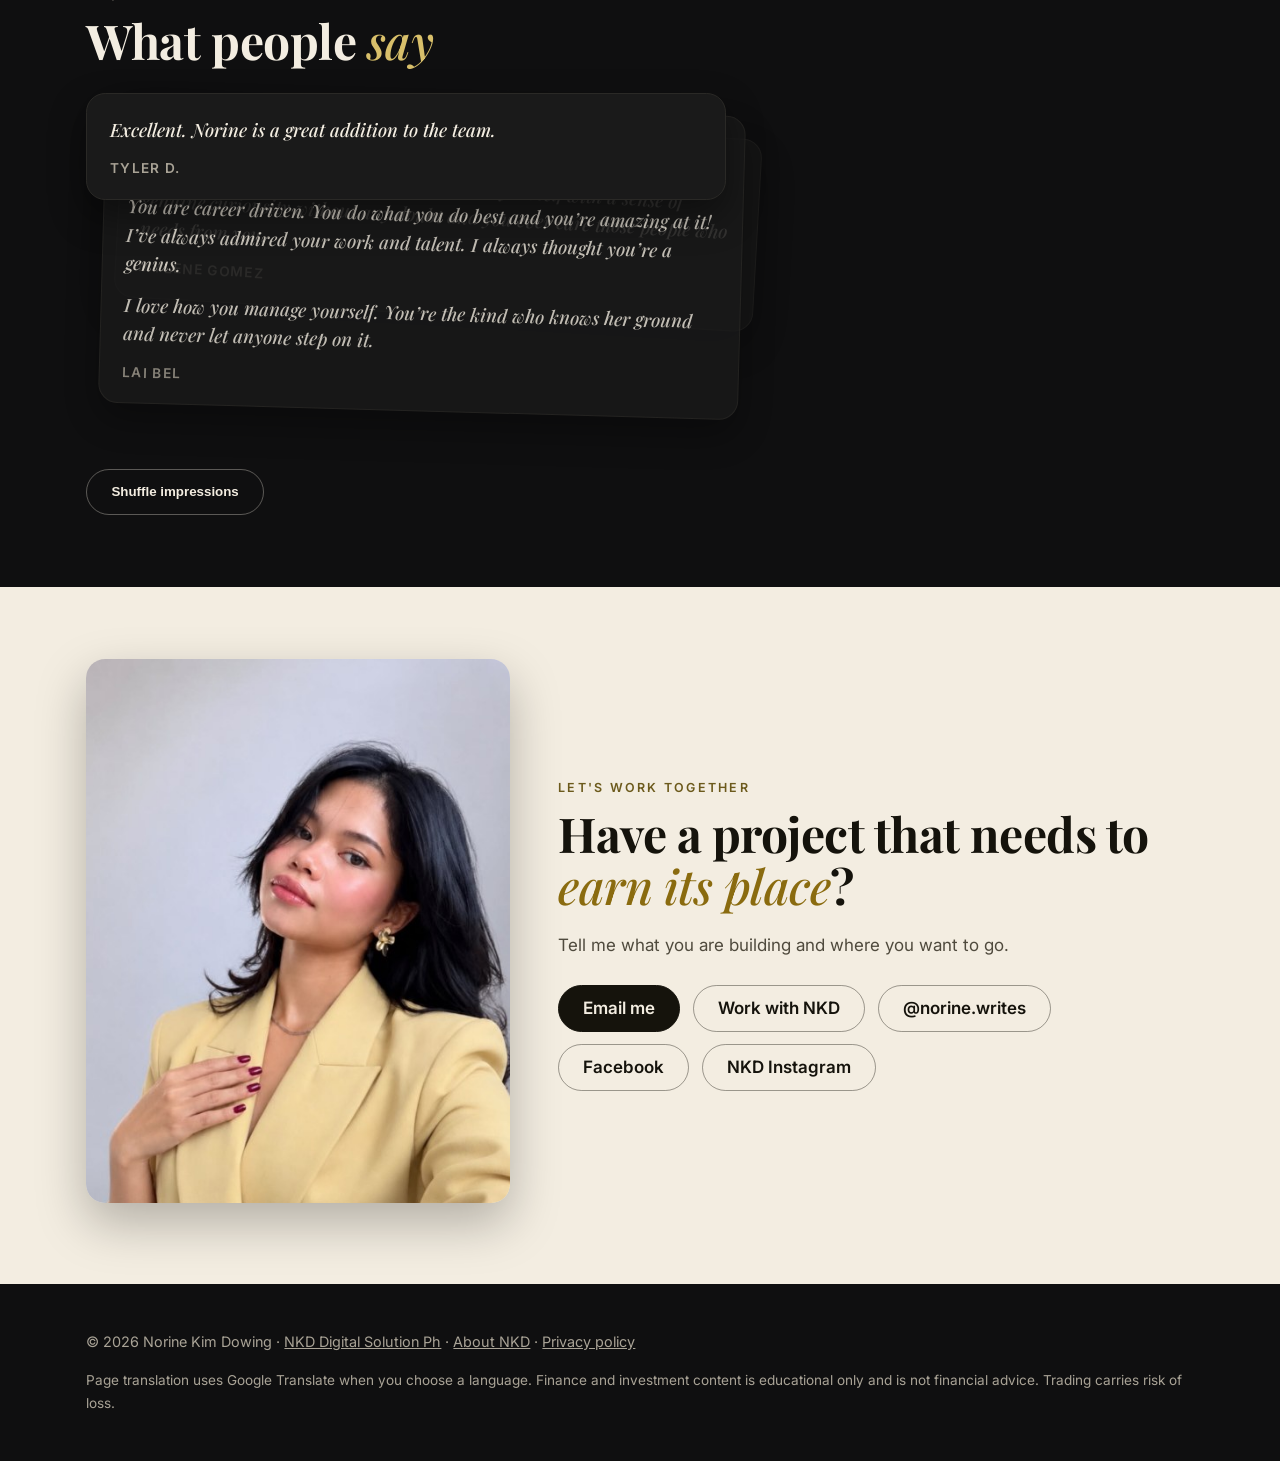
==== commit 21f748f5: "Add files via upload" ====
--- a/index.html
+++ b/index.html
@@ -1,151 +1,16 @@
-<!DOCTYPE html>
-<html lang="en">
-<head>
-<meta charset="utf-8">
-<meta name="viewport" content="width=device-width,initial-scale=1">
-<title>NKD Digital Solutions PH | AI &amp; SEO Growth for Brands That Need to Be Trusted</title>
-<meta name="description" content="AI & SEO, leverage and digital asset literacy. 50+ global clients, end-to-end web development and operations. Research-first, human-edited.">
-<link rel="canonical" href="https://nkddigitalsolutions.com/">
-<meta property="og:image" content="https://nkddigitalsolutions.com/logo.png">
-<meta name="theme-color" content="#07070d">
-<link rel="stylesheet" href="/nkd-home.css">
-</head>
-<body>
-<a class="skip" href="#main">Skip to content</a>
-
-<header class="nav" id="nav">
-  <div class="wrap nav-in">
-    <a href="/" class="brand" aria-label="NKD Digital Solutions PH home"><img src="/logo.png" alt="NKD Digital Solutions PH" width="44" height="44"><span>NKD Digital Solutions PH</span></a>
-    <nav aria-label="Main">
-      <a href="/services/">Services</a><a href="/tools/">Free tools</a><a href="/learn/">Learn</a><a href="/pricing/">Plans</a><a href="/about/">About</a>
-    </nav>
-    <a class="btn sm" href="/tools/#audit">Free audit</a>
-  </div>
-</header>
-
-<main id="main">
-
-<!-- 1. HERO: one promise, one action -->
-<section class="hero">
-  <div class="wrap hero-grid">
-    <div>
-      <p class="pill">AI &amp; SEO <i>|</i> Leverage <i>|</i> Digital Asset Literacy</p>
-      <h1>Turn search and AI visibility into <span class="rot" aria-live="polite"><b class="on">qualified leads.</b><b>booked calls.</b><b>lasting authority.</b></span></h1>
-      <p class="lead">Your customers ask Google and AI before they call you. We make your brand the answer they trust, with research-first strategy, human-edited content and websites built to convert.</p>
-      <div class="btns">
-        <a class="btn" href="/tools/#audit">Get my free audit</a>
-        <a class="btn ghost" href="/pricing/">See plans from USD 499/month</a>
-      </div>
-      <ul class="ticks"><li>Free, about one minute</li><li>No credit card</li><li>Reviewed by a named person</li></ul>
-    </div>
-    <figure class="founder">
-      <img src="/assets/founder.jpg" alt="Norine Kim Dowing, founder of NKD Digital Solutions PH" onerror="this.parentNode.classList.add('nophoto')">
-      <figcaption><strong>Norine Kim Dowing</strong>Founder &amp; Lead SEO Strategist<br><a href="/about/">Meet the founder</a></figcaption>
-    </figure>
-  </div>
-  <div class="wrap stats">
-    <div><b data-n="50" data-s="+">0</b><span>global clients</span></div>
-    <div><b data-n="4" data-s="+">0</b><span>years in SEO and content</span></div>
-    <div><b data-n="3" data-s="">0</b><span>Semrush certificates</span></div>
-    <div><b>E2E</b><span>web development &amp; ops</span></div>
-  </div>
-</section>
-
-<!-- 2. PROBLEM -->
-<section class="sec">
-  <div class="wrap">
-    <h2 class="rv">Good companies lose customers they never knew they had.</h2>
-    <p class="sub rv">Most established brands do not have a traffic problem. They have a trust and clarity problem across search, AI answers and their own website.</p>
-    <div class="cards three">
-      <article class="card rv"><h3>You are hard to find</h3><p>Buyers research on search and AI assistants. If your pages are thin or unstructured, competitors get recommended instead.</p></article>
-      <article class="card rv"><h3>You are hard to understand</h3><p>Visitors land, cannot tell what you do or what to do next, and leave. Traffic without a clear path is wasted spend.</p></article>
-      <article class="card rv"><h3>Generic AI content costs trust</h3><p>Unchecked AI pages rank briefly and then break. In finance and trading, one wrong claim costs credibility.</p></article>
-    </div>
-  </div>
-</section>
-
-<!-- 3. SYSTEM -->
-<section class="sec alt">
-  <div class="wrap">
-    <h2 class="rv">One growth system, not four disconnected services.</h2>
-    <p class="sub rv">Every step feeds the next: what we find shapes what we publish, what we publish shapes your site, and your reports shape the next month.</p>
-    <ol class="flow">
-      <li class="rv"><span>Audit</span><p>Score your site and find the biggest leaks. Free.</p><a href="/tools/#audit">Run the audit</a></li>
-      <li class="rv"><span>Plan</span><p>Priorities, scope and price in writing before work starts.</p><a href="/pricing/">View plans</a></li>
-      <li class="rv"><span>Build</span><p>SEO, content and website work by named people.</p><a href="/services/">See services</a></li>
-      <li class="rv"><span>Report</span><p>Plain-language results and what we decide next.</p><a href="/about/">How we work</a></li>
-    </ol>
-  </div>
-</section>
-
-<!-- 4. SERVICES -->
-<section class="sec">
-  <div class="wrap">
-    <h2 class="rv">What we run for you.</h2>
-    <div class="cards four">
-      <a class="card link rv" href="/seo/"><h3>SEO &amp; AI search</h3><p>Become the source search engines and AI assistants cite.</p><span>Explore →</span></a>
-      <a class="card link rv" href="/content/"><h3>Content growth</h3><p>Journalism-grade articles with sources and expert review.</p><span>Explore →</span></a>
-      <a class="card link rv" href="/website/"><h3>Website growth</h3><p>Conversion architecture on WordPress, Webflow, Shopify and more.</p><span>Explore →</span></a>
-      <a class="card link rv" href="/finance/"><h3>Finance &amp; trading</h3><p>Compliance-aware search content where accuracy comes first.</p><span>Explore →</span></a>
-    </div>
-  </div>
-</section>
-
-<!-- 5. PROOF -->
-<section class="sec alt">
-  <div class="wrap">
-    <h2 class="rv">Trusted across finance, SaaS, e-commerce and health.</h2>
-    <div class="marquee" aria-label="Recent and notable brands">
-      <div class="track">
-        <span>Blueberry Markets</span><span>FXPrimus</span><span>TIO Markets</span><span>Avalon King</span><span>Case Monkey</span><span>Forma</span><span>Aura Health</span><span>Blue Crocus Solutions</span><span>Nakada Design</span><span>Ok Omni</span>
-        <span aria-hidden="true">Blueberry Markets</span><span aria-hidden="true">FXPrimus</span><span aria-hidden="true">TIO Markets</span><span aria-hidden="true">Avalon King</span><span aria-hidden="true">Case Monkey</span><span aria-hidden="true">Forma</span><span aria-hidden="true">Aura Health</span><span aria-hidden="true">Blue Crocus Solutions</span><span aria-hidden="true">Nakada Design</span><span aria-hidden="true">Ok Omni</span>
-      </div>
-    </div>
-    <blockquote class="rv"><p>Excellent and Fantastic Work Norine. You are a great addition to the team.</p><cite>Tyler Dixon</cite></blockquote>
-  </div>
-</section>
-
-<!-- 6. OBJECTIONS -->
-<section class="sec">
-  <div class="wrap narrow">
-    <h2 class="rv">Fair questions before you book.</h2>
-    <details class="rv" open><summary>Can't we just use AI for this?</summary><p>You can, and we do, to move faster. AI cannot verify your facts, know your buyers or take responsibility when a page is wrong. We research, cite, and have a person sign off on every page.</p></details>
-    <details class="rv"><summary>What does it cost?</summary><p>Plans start at USD 499/month. Scope and price are agreed in writing before work begins.</p></details>
-    <details class="rv"><summary>How will I know it is working?</summary><p>You get a plain-language monthly report: what changed, what moved, and what we do next.</p></details>
-    <details class="rv"><summary>Who will actually do the work?</summary><p>Named people, led by the founder. No anonymous handoffs.</p></details>
-  </div>
-</section>
-
-<!-- 7. SOFT ENTRY -->
-<section class="sec alt">
-  <div class="wrap">
-    <h2 class="rv">Not ready to talk? Start with something useful.</h2>
-    <div class="cards three">
-      <a class="card link rv" href="/tools/#audit"><h3>Website audit</h3><p>Five checks, one score, your top fixes.</p><span>Run it →</span></a>
-      <a class="card link rv" href="/learn/#courses"><h3>Free courses</h3><p>AI, SEO and digital asset literacy, at your pace.</p><span>Start learning →</span></a>
-      <a class="card link rv" href="/blog/"><h3>Articles</h3><p>Digital opportunities explained plainly.</p><span>Read →</span></a>
-    </div>
-  </div>
-</section>
-
-<!-- 8. FINAL CTA -->
-<section class="sec">
-  <div class="wrap">
-    <div class="cta rv">
-      <h2>Ready to be the brand customers trust first?</h2>
-      <p>Start with a free audit, or book a founder-led strategy call.</p>
-      <div class="btns"><a class="btn inv" href="/tools/#audit">Get my free audit</a><a class="btn ghost inv" href="/contact/">Book a strategy call with Norine</a></div>
-    </div>
-  </div>
-</section>
-</main>
-
-<footer>
-  <div class="wrap">
-    <p><strong>NKD Digital Solutions PH</strong><br>AI &amp; SEO | Leverage | Digital Asset Literacy<br>🌐 50+ Global Clients E2E Web Development &amp; Ops.</p>
-    <p><a href="/services/">Services</a><a href="/pricing/">Plans</a><a href="/tools/">Tools</a><a href="/learn/">Learn</a><a href="/about/">About</a><a href="https://www.instagram.com/nkdds.media">@nkdds.media</a></p>
-  </div>
-</footer>
-<script src="/nkd-home.js" defer></script>
-</body>
-</html>
+<!doctype html><html lang="en"><head><meta charset="utf-8"><meta name="viewport" content="width=device-width,initial-scale=1"><meta name="theme-color" content="#0f0f10"><title>Norine Kim Dowing | SEO, Content and Digital Growth Portfolio</title><meta name="description" content="Portfolio of Norine Kim Dowing, founder of NKD Digital Solution Ph: SEO, SEO content and copywriting, website and CMS management, content strategy and digital growth support."><link rel="canonical" href="https://founder.nkddigitalsolutions.com/"><link rel="icon" href="favicon.png" type="image/png"><meta property="og:url" content="https://founder.nkddigitalsolutions.com/"><meta property="og:title" content="Norine Kim Dowing | SEO, Content and Digital Growth"><meta property="og:image" content="https://nkddigitalsolutions.com/logo.png"><link rel="stylesheet" href="portfolio.css">
+<script type="application/ld+json">{"@context":"https://schema.org","@type":"Person","name":"Norine Kim Dowing","jobTitle":"Founder, SEO and content specialist","worksFor":{"@type":"Organization","name":"NKD Digital Solution Ph","url":"https://nkddigitalsolutions.com"},"url":"https://founder.nkddigitalsolutions.com/","sameAs":["https://instagram.com/norine.writes","https://www.facebook.com/profile.php?id=61594310072320","https://instagram.com/nkdds.media"]}</script></head><body><div id="pg"></div><div id="gte" style="position:absolute;left:-9999px"></div>
+<header><div class="w nav"><a class="brand" href="#top"><img src="logo-mark.png" alt="NKD mark" width="26" height="34"><span>Norine Kim Dowing</span></a><button id="mb" aria-expanded="false" type="button">Menu</button><nav id="nv"><a href="#background">Background</a><a href="#mission">Mission</a><a href="#skills">Skills</a><a href="#certs">Certificates</a><a href="#clients">Clients</a><a href="#impressions">Impressions</a><a href="#contact">Contact</a><a href="https://nkddigitalsolutions.com/about/">NKD</a></nav><span class="lw"><button id="lg" type="button" aria-label="Change language" aria-expanded="false"><svg width="20" height="20" viewBox="0 0 24 24" fill="none" stroke="currentColor" stroke-width="1.8"><circle cx="12" cy="12" r="9"/><path d="M3 12h18M12 3c3 3.2 3 14.8 0 18M12 3c-3 3.2-3 14.8 0 18"/></svg></button><ul id="lm" hidden></ul></span></div></header>
+<main id="top"><div class="w"><section class="hero"><div class="ht"><p class="eyebrow">Founder portfolio</p><h1>Norine<br>Kim Dowing</h1><p class="kicker">Your time | finance | leverage management and literacy partner you need!</p><p class="sub"><em>Expanding my digital horizons. NKD at your service!</em></p><p class="lead">A 22-year-old Filipina who started with a single step in the digital industry. More than 4 years of experience working with clients across the world. Now the founder of <a href="https://nkddigitalsolutions.com">NKD Digital Solutions PH</a>, which handles businesses, provides better services and collaborates with creators around the globe.</p><p class="lead">I am passionate about helping business owners, and I love continuously inspiring, advocating and helping young Filipina women and thousands of women around the world hone their skills and gain experience in this life-changing industry.</p><div class="acts"><a class="btn" href="#clients">See my work</a><a class="btn o" href="https://instagram.com/norine.writes" target="_blank" rel="noopener">@norine.writes</a></div></div><div class="hp"><div class="arch"><img src="founder.jpg" alt="Portrait of Norine Kim Dowing, founder of NKD Digital Solution Ph" width="606" height="872"></div><span class="tag">Founder and CEO<br>NKD Digital Solutions</span></div></section></div>
+<div class="tick" aria-hidden="true"><div><span>SEO</span><span>Content</span><span>Websites</span><span>Research</span><span>Analytics</span><span>Finance education</span><span>SEO</span><span>Content</span><span>Websites</span><span>Research</span><span>Analytics</span><span>Finance education</span></div></div>
+<div class="w"><section id="background"><p class="num">01 / Background</p><h2>Education and <em>experience</em></h2><div class="bgwrap"><figure class="bgfig"><img src="founder-bg.jpg" alt="Norine Kim Dowing looking to the side, wearing a yellow blazer" width="494" height="872" loading="lazy"></figure><div class="two"><div><h3>Education</h3><ul class="tl2"><li><b>BA Mass Communication, major in Journalism</b><span>2023</span></li><li><b>Humanities and Social Sciences</b><span>2018</span></li></ul></div><div><h3>Work and career experience</h3><ul class="tl2"><li><b>Founder and CEO, NKD Digital Solutions</b><span>Present</span></li><li><b>SEO specialist and writer</b><span>2023 to 2025</span></li><li><b>Executive assistant and virtual assistant</b><span>2022</span></li></ul></div></div></div></section>
+<section id="mission"><p class="num">02 / Mission and vision</p><h2>Easier to find. Easier to understand. <em>More valuable.</em></h2><div class="two"><div><h3>My mission</h3><p>To help businesses build a stronger digital presence, and to educate on finance flow, leverage, investment literacy and website traffic, through strategic SEO, meaningful content and thoughtful website optimization.</p><p>My mission is to turn ideas into digital experiences that are easier to find, easier to understand, and more valuable to the people they are meant to reach. I combine strategy, creativity, technology and continuous learning to create digital work that supports real business growth, not just visibility for the sake of visibility.</p></div><div><h3>My vision</h3><p>To become a trusted digital growth professional known for connecting SEO, content, websites and modern technology in smarter and more meaningful ways.</p><p>I envision a digital world where businesses, especially growing and emerging brands, can build an online presence that is visible, credible, useful and built to grow. I will keep evolving with the digital landscape, embracing new technologies and AI while keeping human creativity, strategy and purpose at the center of the work.</p></div></div></section>
+<section id="skills"><p class="num">03 / Skills</p><h2>Five skills, <em>one connected system</em></h2><p class="lead">I bring together SEO, content, website optimization, research and digital marketing to help business owners and start-ups build a stronger, more discoverable online presence, and to educate start-ups on finance flow, leverage, investment literacy and website traffic. My strength is seeing how these areas connect: turning research into strategy, strategy into content, and content into optimized digital experiences.</p><ol class="rows"><li><span class="n">01</span><h3>SEO and search optimization</h3><p>Keyword research, on-page SEO, metadata, search intent, internal linking, content optimization, and improving website visibility.</p></li><li><span class="n">02</span><h3>SEO content and copywriting</h3><p>Creating and refining clear, useful, search-focused content for blogs, websites, landing pages, and digital platforms.</p></li><li><span class="n">03</span><h3>Website and CMS management</h3><p>Managing and optimizing website content across WordPress, Shopify, Webflow, Wix, and other content management platforms.</p></li><li><span class="n">04</span><h3>Content strategy and research</h3><p>Identifying relevant topics, researching audiences and search behavior, organizing content, and building practical content directions.</p></li><li><span class="n">05</span><h3>Digital marketing and growth support</h3><p>Supporting businesses with content planning, online research, website presence, social media content, analytics, and day-to-day digital marketing execution.</p></li></ol></section>
+<section id="approach"><p class="num">04 / What I bring to the table</p><h2>I work where search, content, websites and ideas <em>meet</em></h2><p class="lead">I do not see SEO, writing and website management as separate tasks. I connect them to create digital work that has a reason to exist, and a purpose beyond simply being published.</p><div class="tabs" id="bt"></div><div class="panel" id="bp"></div></section></div>
+<section class="belief"><div class="w"><p class="num">My working belief</p><p class="bq">Don't just make noise online. Make every digital asset earn its place.</p></div></section>
+<div class="w"><section id="certs"><p class="num">05 / Certifications</p><h2>Keeping my SEO knowledge <em>current</em></h2><p class="lead">I keep building my skills through Semrush Academy. These three certificates cover SEO fundamentals, keyword research and the Semrush SEO toolkit.</p><div class="grid" id="cc"></div></section>
+<section id="clients"><p class="num">06 / Clients</p><h2>Recent &amp; notable brands I have <em>worked with</em></h2><p class="lead">50+ client brands in total. A selection is shown here. Tap any logo to visit their site.</p><div id="cl"></div></section>
+<section id="tools"><p class="num">07 / Tools I use</p><h2>The platforms behind the <em>work</em></h2><div class="pl" id="tl"></div><h3 class="mt">Recommended learning</h3><div class="pl" id="rl"></div></section>
+<section id="impressions"><p class="num">08 / Impressions about NKD</p><h2>What people <em>say</em></h2><div class="imps" id="imps"><figure class="imp"><blockquote>Excellent. Norine is a great addition to the team.</blockquote><figcaption>Tyler D.</figcaption></figure><figure class="imp"><blockquote><p>I love how confident you are - you seem very secure on yourself and looks like in your life too.</p><p>You are career driven. You do what you do best and you&rsquo;re amazing at it! I&rsquo;ve always admired your work and talent. I always thought you&rsquo;re a genius.</p><p>I love how you manage yourself. You&rsquo;re the kind who knows her ground and never let anyone step on it.</p></blockquote><figcaption>Lai Bel</figcaption></figure><figure class="imp"><blockquote>All I can say you is SALUTE! I&rsquo;m really beyond grateful to know you. you&rsquo;re absolutely good influence you express yourself with a sense of genuine curiousity without any doubt and you ever care those people who needs from you.</blockquote><figcaption>Mylene Gomez</figcaption></figure></div></section></div>
+<section id="contact" class="dark"><div class="w cwrap"><div class="cph"><img src="founder-2.jpg" alt="Norine Kim Dowing in a yellow blazer" width="483" height="875" loading="lazy"></div><div><p class="num">Let's work together</p><h2>Have a project that needs to <em>earn its place</em>?</h2><p class="lead">Tell me what you are building and where you want to go.</p><div class="acts"><a class="btn y" id="em" href="#">Email me</a><a class="btn o2" href="https://nkddigitalsolutions.com/contact/">Work with NKD</a><a class="btn o2" id="ig2" href="https://instagram.com/norine.writes" target="_blank" rel="noopener">@norine.writes</a><a class="btn o2" id="fb" href="#" target="_blank" rel="noopener">Facebook</a><a class="btn o2" id="ig" href="#" target="_blank" rel="noopener">NKD Instagram</a></div></div></div></section></main>
+<footer><div class="w"><p>&copy; 2026 Norine Kim Dowing &middot; <a href="https://nkddigitalsolutions.com">NKD Digital Solution Ph</a> &middot; <a href="https://nkddigitalsolutions.com/about/">About NKD</a> &middot; <a href="https://nkddigitalsolutions.com/privacy/">Privacy policy</a></p><p class="note">Page translation uses Google Translate when you choose a language. Finance and investment content is educational only and is not financial advice. Trading carries risk of loss.</p></div></footer><script src="portfolio.js"></script></body></html>
--- a/portfolio.css
+++ b/portfolio.css
@@ -0,0 +1,52 @@
+@import url("https://fonts.googleapis.com/css2?family=Inter:wght@400;600&family=Playfair+Display:ital,wght@0,500;0,700;1,500&display=swap");
+:root{--bg:#f4efe6;--ink:#1a1916;--m:#5f5b50;--ln:#d9d0bd;--y:#c9a53b;--y2:#e6cf86;--w:#fff}
+*{box-sizing:border-box}html{scroll-behavior:smooth;font-size:clamp(16px,.62vw + 8px,26px)}body{margin:0;background:var(--bg);color:var(--ink);font:1.0625rem/1.7 Inter,system-ui,sans-serif;overflow-x:hidden}
+a{color:var(--ink)}img{max-width:100%;height:auto}.w{max-width:72rem;margin:auto;padding:0 1.4rem}
+#pg{position:fixed;top:0;left:0;height:3px;width:0;background:var(--y);z-index:30}
+header{position:sticky;top:0;z-index:20;background:#f4efe6ee;backdrop-filter:blur(8px);border-bottom:1px solid var(--ln)}.nav{display:flex;align-items:center;gap:1rem;height:4rem}
+.brand{display:flex;align-items:center;gap:.6rem;text-decoration:none;font:700 1.15rem "Playfair Display",serif}.brand img{height:2rem;width:auto}
+nav{margin-left:auto}nav a{text-decoration:none;margin-left:1.3rem;font-size:.92rem;color:var(--m)}nav a:hover{color:var(--ink)}
+#mb{display:none;margin-left:auto;background:none;border:1px solid var(--ink);color:var(--ink);border-radius:999px;padding:.4rem 1rem;font-size:.95rem}
+@media(max-width:900px){#mb{display:block}nav{display:none;position:absolute;left:0;right:0;top:4rem;background:var(--bg);padding:.4rem 1.4rem 1rem;border-bottom:1px solid var(--ln);margin:0}nav.o{display:block}nav a{display:block;margin:0;padding:.8rem 0;border-bottom:1px solid var(--ln)}}
+.lw{position:relative}#lg{width:2.4rem;height:2.2rem;border-radius:999px;border:1px solid var(--ink);background:none;color:var(--ink);cursor:pointer;display:grid;place-items:center}#lg:hover{background:var(--y)}
+#lm{position:absolute;right:0;top:2.8rem;background:var(--w);border:1px solid var(--ln);border-radius:12px;padding:6px;list-style:none;margin:0;max-height:300px;overflow:auto;z-index:40;min-width:11rem;box-shadow:0 14px 40px #0002}#lm button{display:block;width:100%;text-align:left;background:none;border:0;color:var(--ink);padding:.5rem .7rem;border-radius:8px;cursor:pointer;font-size:.95rem}#lm button:hover,#lm button.on{background:var(--y2)}
+h1,h2,h3{font-family:"Playfair Display",Georgia,serif;font-weight:700;letter-spacing:-.01em;line-height:1.08}em{font-style:italic;color:#8a6b0f;font-weight:500}
+.eyebrow,.num{font:600 .78rem Inter;letter-spacing:.18em;text-transform:uppercase;color:var(--m);margin:0 0 .8rem;display:flex;align-items:center;gap:.7rem}.eyebrow:before{content:"";width:2.2rem;height:2px;background:var(--y)}
+section{padding:4.5rem 0;border-top:1px solid var(--ln)}.hero{border:0;display:grid;grid-template-columns:1.15fr .85fr;gap:3rem;align-items:center;padding:3.5rem 0 4rem}@media(max-width:860px){.hero{grid-template-columns:1fr;gap:2rem}.hp{order:-1}}
+h1{font-size:clamp(3rem,8vw,6rem);margin:0 0 1rem}h2{font-size:clamp(1.8rem,4.4vw,3rem);margin:0 0 1.2rem;max-width:22ch}h3{font-size:1.3rem;margin:0 0 .6rem}.mt{margin-top:2rem}
+.kicker{font:700 .9rem/1.5 Inter;letter-spacing:.08em;text-transform:uppercase;margin:0 0 .6rem}.sub{font:1.5rem "Playfair Display",serif;margin:0 0 1.2rem}.lead{color:var(--m);max-width:62ch}
+.acts{display:flex;flex-wrap:wrap;gap:.8rem;margin-top:1.6rem}.btn{display:inline-flex;align-items:center;justify-content:center;min-height:2.9rem;padding:0 1.5rem;border-radius:999px;background:var(--ink);color:var(--bg);border:1px solid var(--ink);text-decoration:none;font-weight:600;transition:transform .2s,background .2s}.btn:hover{transform:translateY(-2px);background:#37342b}.btn.o{background:none;color:var(--ink)}.btn.o:hover{background:var(--y2)}
+.hp{position:relative;justify-self:center;width:min(100%,25rem)}.arch{border-radius:999px 999px 1.4rem 1.4rem;overflow:hidden;background:var(--y2);aspect-ratio:3/4.2;box-shadow:1.1rem 1.1rem 0 var(--y)}.arch img{width:100%;height:100%;object-fit:cover;object-position:top}.tag{position:absolute;left:-1rem;bottom:2rem;background:var(--w);padding:.7rem 1rem;border-radius:.8rem;font-size:.8rem;line-height:1.4;box-shadow:0 12px 30px #0002;font-weight:600}
+.tick{overflow:hidden;background:var(--ink);color:var(--bg)}.tick div{display:flex;gap:3rem;width:max-content;padding:.9rem 0;animation:tk 34s linear infinite;font-family:"Playfair Display",serif;font-style:italic;font-size:1.2rem}.tick span:after{content:"\2726";margin-left:3rem;color:var(--y)}@keyframes tk{to{transform:translateX(-50%)}}
+.two{display:grid;grid-template-columns:1fr 1fr;gap:3rem}@media(max-width:760px){.two{grid-template-columns:1fr;gap:1.5rem}}.two p{color:var(--m)}
+.tl2{list-style:none;padding:0;margin:0}.tl2 li{display:flex;justify-content:space-between;gap:1rem;padding:.9rem 0;border-bottom:1px solid var(--ln)}.tl2 span{color:var(--m);white-space:nowrap}
+.rows{list-style:none;padding:0;margin:2rem 0 0;counter-reset:r}.rows li{display:grid;grid-template-columns:4rem 1fr 1.6fr;gap:1rem;padding:1.4rem .4rem;border-top:1px solid var(--ln);align-items:baseline;transition:background .25s,padding .25s}.rows li:hover{background:#fff8;padding-left:1rem}.rows .n{font:700 1.4rem "Playfair Display",serif;color:#8a6b0f}.rows h3{margin:0}.rows p{margin:0;color:var(--m)}@media(max-width:760px){.rows li{grid-template-columns:2.6rem 1fr}.rows p{grid-column:2}}
+.tabs{display:flex;flex-wrap:wrap;gap:.5rem;margin:1.6rem 0}.tabs button{padding:.6rem 1.1rem;border-radius:999px;border:1px solid var(--ink);background:none;color:var(--ink);cursor:pointer;font-size:.95rem}.tabs button[aria-pressed=true]{background:var(--ink);color:var(--bg)}
+.panel{background:var(--w);border-radius:1.2rem;padding:2rem;border:1px solid var(--ln);min-height:9rem}.panel h3{font-size:1.8rem}.panel .nm{font:600 .78rem Inter;letter-spacing:.14em;text-transform:uppercase;color:#8a6b0f}.panel .lead{margin:0}
+.belief{background:var(--y);border:0;padding:5rem 0;text-align:center}.belief .num{justify-content:center;color:var(--ink)}.bq{font:italic 600 clamp(1.7rem,4.6vw,3.2rem)/1.2 "Playfair Display",serif;margin:0 auto;max-width:24ch}
+.grid{display:grid;grid-template-columns:repeat(auto-fit,minmax(16rem,1fr));gap:1.6rem;margin-top:1.4rem}.cw{display:flex;flex-direction:column;gap:.7rem;position:relative}.card{border-top:2px solid var(--ink);padding-top:1rem;flex:1}.card h3{margin-top:.5rem}.card p{color:var(--m);margin:0}.go{font-weight:600;text-decoration:none;align-self:flex-start}.go:hover{color:#8a6b0f}.cw .go::after{content:"";position:absolute;inset:0}
+a.tl{display:inline-flex;align-items:center;gap:.5rem;padding:.45rem .8rem;border-radius:.7rem;background:var(--w);border:1px solid var(--ln);font-weight:600;font-size:.88rem;text-decoration:none;color:var(--ink);transition:transform .2s,box-shadow .2s}a.tl:hover{transform:translateY(-2px);box-shadow:0 8px 20px #0002}a.tl img{width:1.2rem;height:1.2rem}.pl{display:flex;flex-wrap:wrap;gap:.7rem;margin-top:1rem}
+.logos{display:grid;grid-template-columns:repeat(auto-fit,minmax(11rem,1fr));gap:1rem;margin-top:1.4rem}.lgt{margin:0}.lgl{display:grid;place-items:center;height:6.5rem;border-radius:.9rem;background:var(--b,#b4b4b4);padding:.9rem;transition:transform .25s,box-shadow .25s}.lgl:hover{transform:translateY(-4px);box-shadow:0 14px 30px #0003}.lgl img{max-width:100%;max-height:100%;object-fit:contain}.lgt figcaption{font-size:.8rem;text-align:center;margin-top:.5rem;color:var(--m)}.lgt figcaption a{color:#8a6b0f}
+.imps{display:grid;grid-template-columns:repeat(auto-fit,minmax(18rem,1fr));gap:2rem;margin-top:1.6rem}.imp{margin:0;padding-top:1rem;border-top:2px solid var(--y)}.imp blockquote{margin:0;font:italic 500 1.15rem/1.55 "Playfair Display",serif}.imp blockquote p{margin:0 0 .8rem}.imp figcaption{margin-top:1rem;font:600 .85rem Inter;letter-spacing:.1em;text-transform:uppercase;color:var(--m)}
+.dark{background:var(--ink);color:var(--bg);border:0}.dark .num{color:var(--y2)}.dark h2{color:var(--bg)}.dark em{color:var(--y)}.dark .lead{color:#cfc8b6}.cwrap{display:grid;grid-template-columns:.8fr 1.2fr;gap:3rem;align-items:center}@media(max-width:760px){.cwrap{grid-template-columns:1fr}}.cph img{border-radius:1.2rem;width:100%;max-height:34rem;object-fit:cover}
+.btn.y{background:var(--y);border-color:var(--y);color:var(--ink)}.btn.y:hover{background:var(--y2)}.btn.o2{background:none;color:var(--bg);border-color:#fff6}.btn.o2:hover{background:#fff2}
+footer{padding:2rem 0;color:var(--m);font-size:.9rem}footer a{color:var(--m)}.note{font-size:.85rem;color:var(--m)}
+.rv{opacity:0;transform:translateY(22px);transition:opacity .6s,transform .6s}.rv.in{opacity:1;transform:none}:focus-visible{outline:2px solid var(--y);outline-offset:3px}
+@media(prefers-reduced-motion:reduce){*{animation:none!important;transition:none!important}}.skiptranslate iframe{display:none!important}body{top:0!important}
+
+:root{--bg:#0f0f10;--ink:#f3ede1;--m:#a9a396;--ln:#2a2926;--y:#d8bf6a;--y2:#ead9a0;--w:#1a1a1a}
+body{background:var(--bg);color:var(--ink)}a{color:var(--ink)}
+header{background:#0f0f10ee}#mb{color:var(--ink);border-color:var(--ink)}#lg{color:var(--ink);border-color:var(--ink)}#lg:hover{background:var(--y);color:#111}#lm{background:#1a1a1a;border-color:var(--ln)}#lm button{color:var(--ink)}#lm button:hover,#lm button.on{background:#2c2a22}
+@media(max-width:900px){nav{background:var(--bg)}}
+em{color:var(--y)}.rows .n{color:var(--y)}.rows li:hover{background:#ffffff0a}.lgt figcaption a{color:var(--y)}.go:hover{color:var(--y)}
+.btn{background:var(--y);color:#17150e;border-color:var(--y)}.btn:hover{background:var(--y2)}.btn.o{background:none;color:var(--ink);border-color:#f3ede155}.btn.o:hover{background:#ffffff12}
+.tick{background:var(--y);color:#17150e}.tick span:after{color:#17150e}
+.arch{background:#1d1b14;box-shadow:1.1rem 1.1rem 0 var(--y)}.tag{background:var(--w);color:var(--ink);border:1px solid var(--ln)}
+.panel{background:var(--w);border-color:var(--ln)}.panel .nm{color:var(--y)}.tabs button{border-color:#f3ede155;color:var(--ink)}.tabs button[aria-pressed=true]{background:var(--y);color:#17150e;border-color:var(--y)}
+.belief{background:var(--y);color:#15130c}.belief .num{color:#15130c}
+a.tl{background:#fff;color:#111;border-color:#fff}.card{border-top-color:var(--y)}.imp{border-top-color:var(--y)}
+.dark{background:#f3ede1;color:#15130c}.dark .num{color:#6c5a1c}.dark h2{color:#15130c}.dark em{color:#8a6b0f}.dark .lead{color:#4f4a3d}.btn.y{background:#15130c;color:#f3ede1;border-color:#15130c}.btn.y:hover{background:#2b2820}.btn.o2{color:#15130c;border-color:#15130c66}.btn.o2:hover{background:#15130c12}.cph img{box-shadow:0 20px 50px #0004}
+footer a{color:var(--m)}.eyebrow:before{background:var(--y)}
+
+.bgwrap{display:grid;grid-template-columns:.7fr 1.3fr;gap:3rem;align-items:center}@media(max-width:760px){.bgwrap{grid-template-columns:1fr;gap:1.5rem}}.bgfig{margin:0}.bgfig img{width:100%;border-radius:1.2rem;display:block;max-height:34rem;object-fit:cover;object-position:top}.bgwrap .two{grid-template-columns:1fr}
+.imps.stack{display:block;position:relative}.stack .imp{position:absolute;left:0;top:0;width:min(100%,40rem);background:var(--w);border:1px solid var(--ln);border-radius:1.2rem;padding:1.4rem;box-shadow:0 16px 36px #0006;transform:translate(calc(var(--o,0)*1rem),calc(var(--o,0)*.9rem)) rotate(calc(var(--o,0)*1.6deg));z-index:calc(10 - var(--o,0));opacity:calc(1 - var(--o,0)*.22);transition:transform .8s cubic-bezier(.3,1.3,.4,1),opacity .6s;pointer-events:none}.stack .imp[style*="--o: 0"]{pointer-events:auto}.shf{margin-top:1rem}
